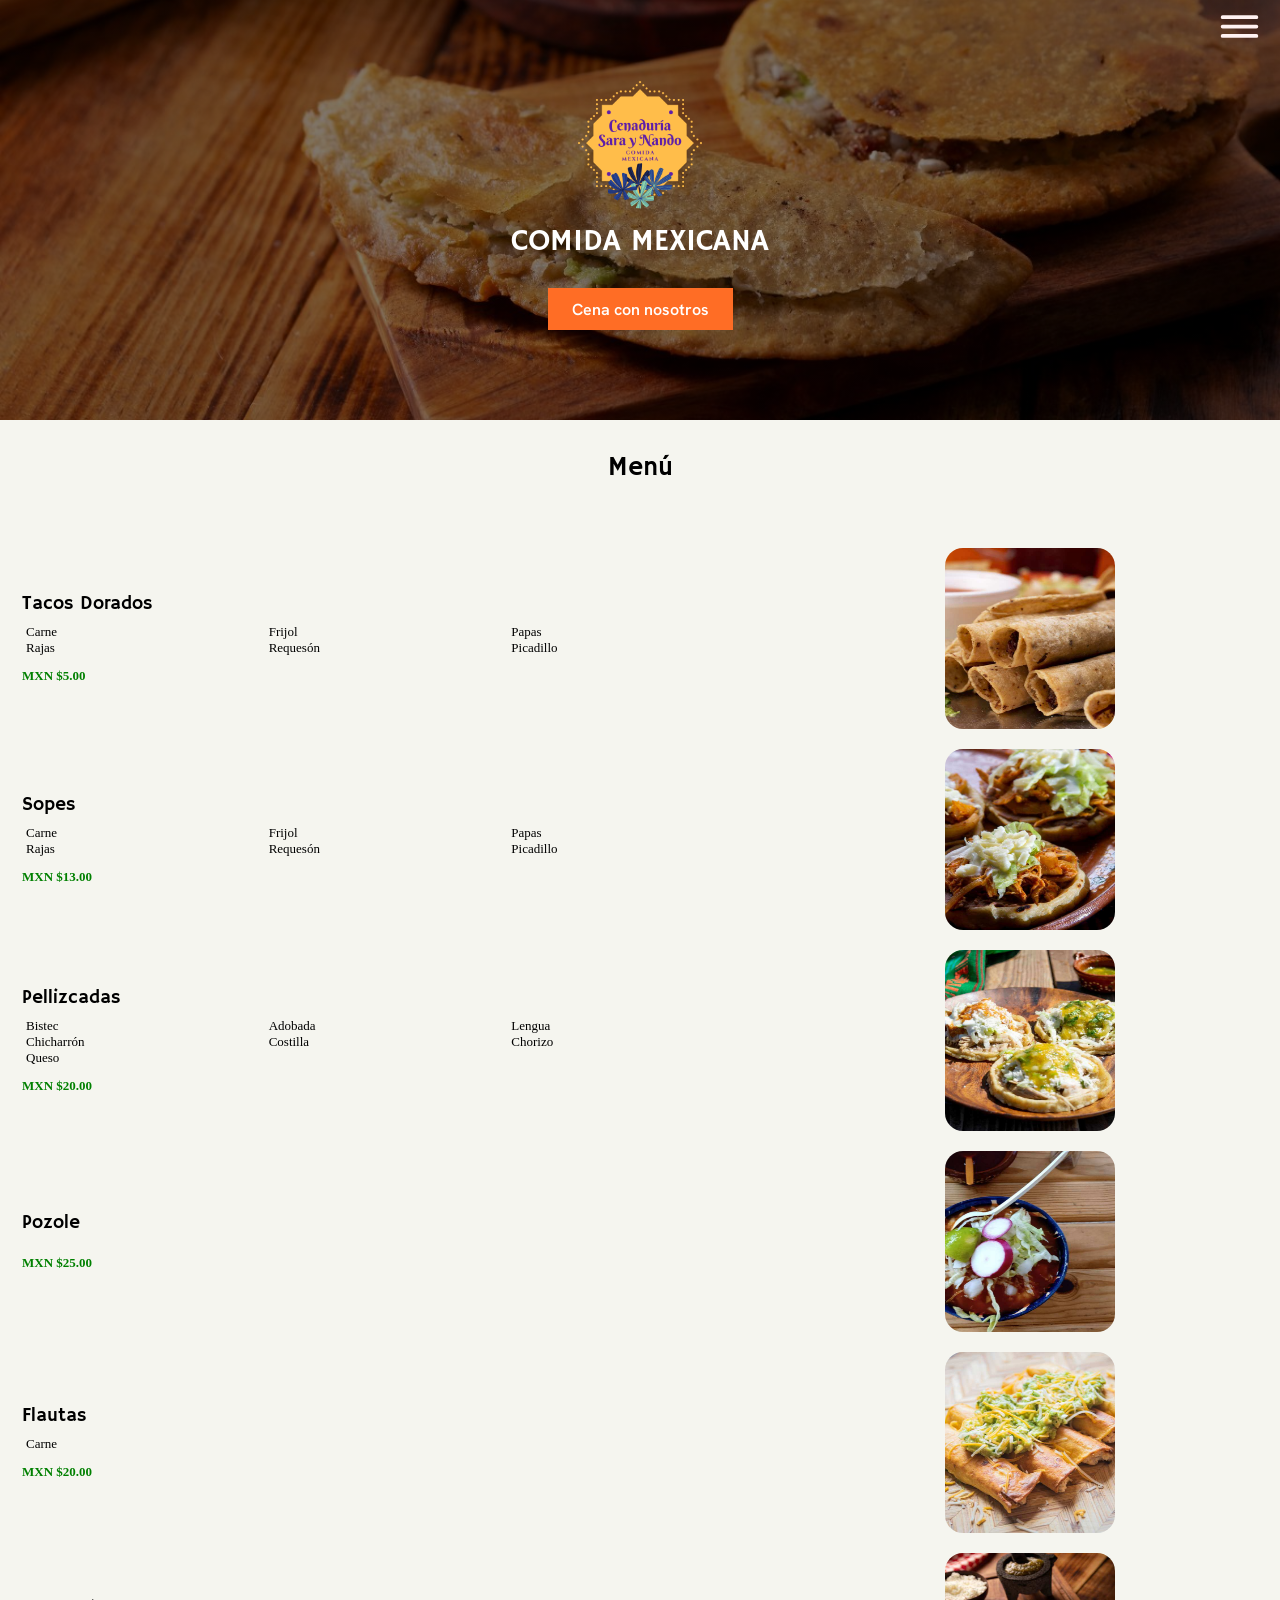
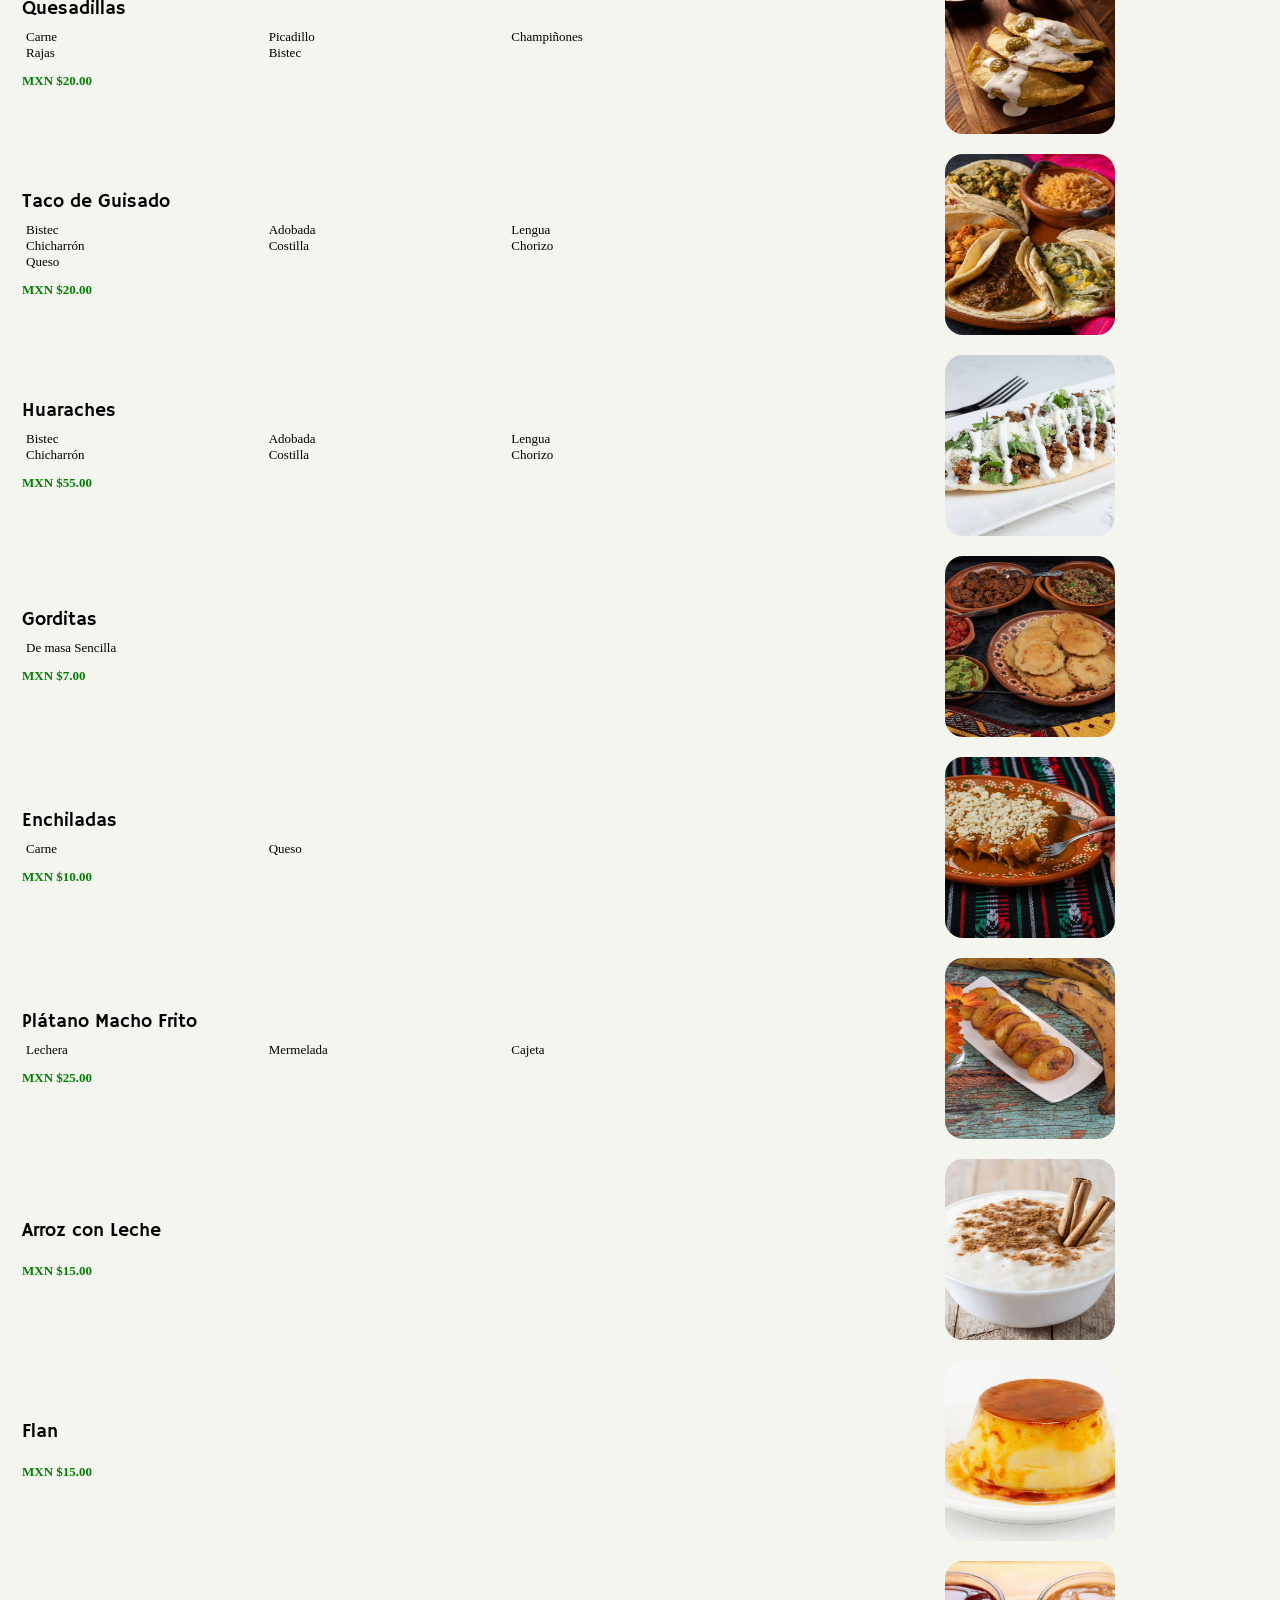
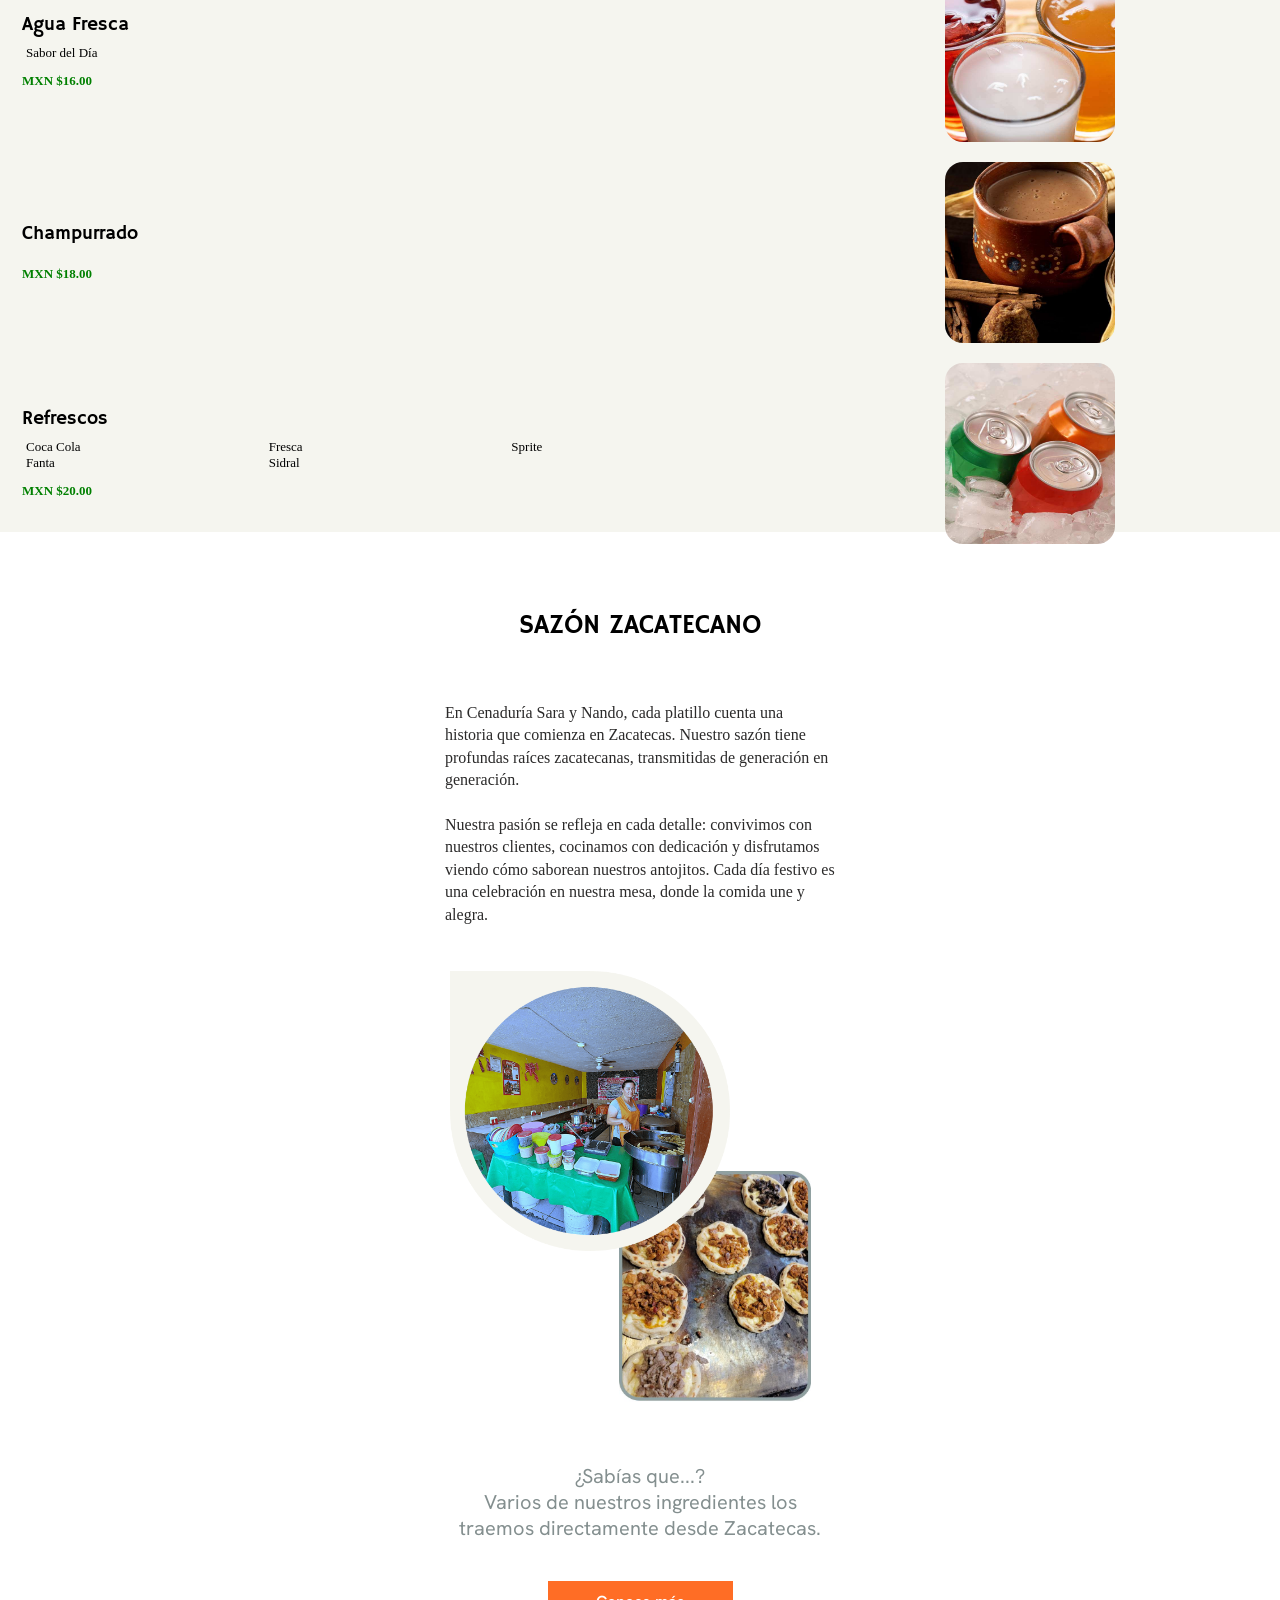
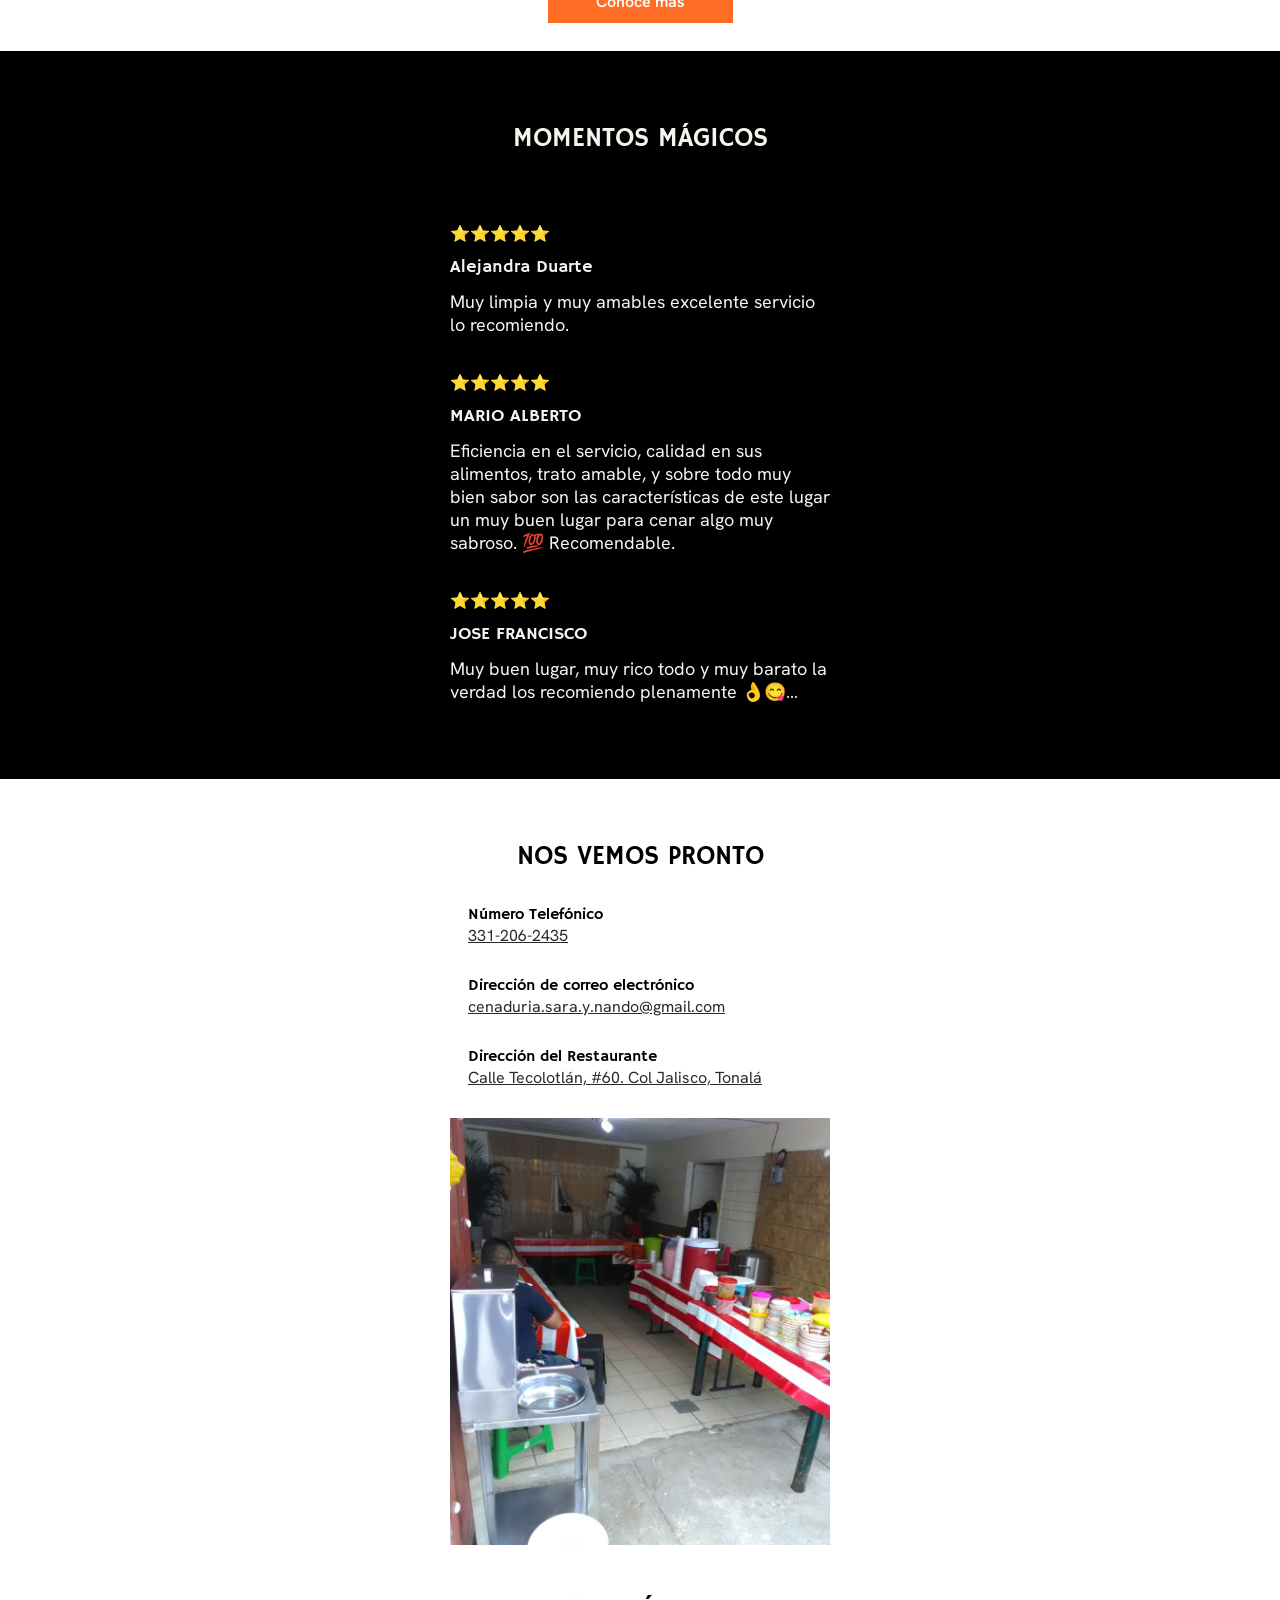
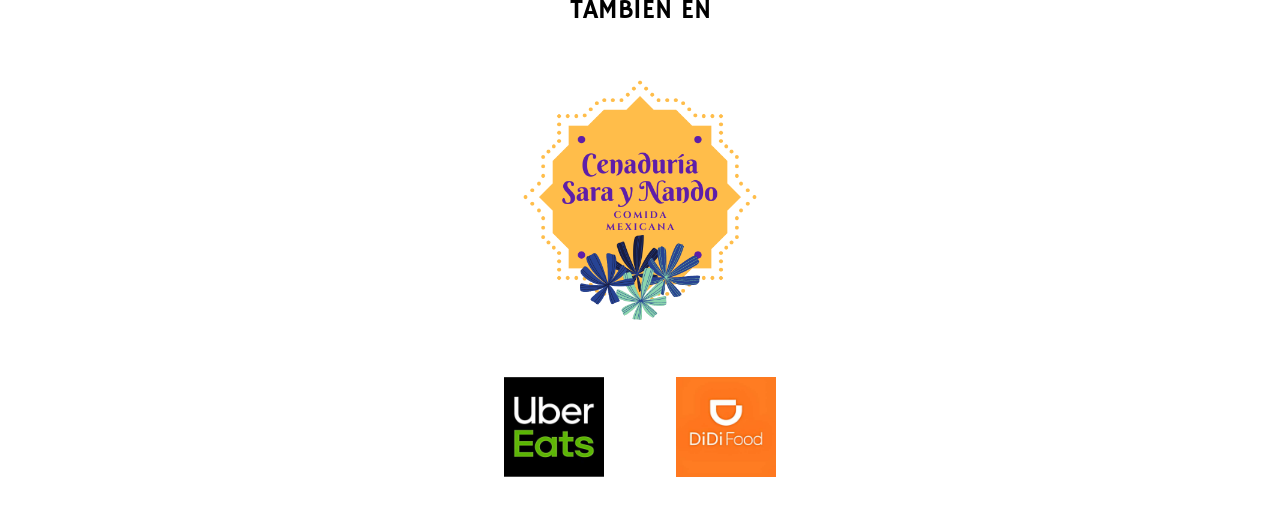
==== index.html @ bc046e80 "seccion de delibery terminada fix del bug de hierbinculos" ====
<!DOCTYPE html>
<html lang="es">
  <head>
    <meta charset="UTF-8" />
    <meta name="viewport" content="width=device-width, initial-scale=1.0" />
    <meta name="description" content="Disfruta de la mejor comida mexicana en Cenaduría Sara y Nando. ¡Haz tu pedido en línea ahora!">
    <title>Cenaduría Sara y Nando</title>
    <link rel="stylesheet" href="./index.css" />
  </head>
  <body>
    <header>
      <nav id="desktop-nav">
        <figure>
          <img id="ham-btn" src="./assets/menu.svg" alt="Menú de navegación" />
        </figure>
      </nav>
      <nav id="mobile-nav">
        <section id="drop-down-menu" class="none-visibility drop-down-menu">
          <figure class="logo">
            <img
              src="./assets/PNG/logo-sin-fondo.png"
              alt="Logo de Cenaduría Sara y Nando"
            />
          </figure>
          <div class="menu-content">
            <div>
              <menu>
                <li><a href="/">Inicio</a></li>
                <li><a href="/">Menú</a></li>
                <li><a href="/">Nuestra historia</a></li>
                <li><a href="/">Opiniones</a></li>
                <li><a href="/">Dirección</a></li>
                <li><a href="/">Has tu pedido</a></li>
              </menu>
            </div>
            <div class="rate-us-container">
              <a href="/">¡Califíquenos! 👍</a>
            </div>
          </div>
        </section>
      </nav>
    </header>
    <main>
      <section class="main-section">
        <div class="main-section-container">
          <img
            class="main-section-img"
            src="./assets/PNG/logo-sin-fondo.png"
            alt="Logo de Cenaduría Sara y Nando"
          />
          <h1 class="main-section-title">COMIDA MEXICANA</h1>
          
          <a href="/" class="button">Cena con nosotros</a>
        </div>
      </section>
      
        <section class="menu-container" id="cards-menu-container">
          <h2>Menú</h2>
        </section>
        <section class="about-us">
          <div class="about-us-text-container">
            <h2 class="about-us-title">SAZÓN ZACATECANO</h2>
            <p>
              En Cenaduría Sara y Nando, cada platillo cuenta una historia que comienza en Zacatecas. Nuestro sazón tiene profundas raíces zacatecanas, transmitidas de generación en generación. <br>

              <br>Nuestra pasión se refleja en cada detalle: convivimos con nuestros clientes, cocinamos con dedicación y disfrutamos viendo cómo saborean nuestros antojitos. Cada día festivo es una celebración en nuestra mesa, donde la comida une y alegra.
            </p>
          </div>
          <div class="images-container">
            <figure >
              <img class="cocinera" src="./assets/PNG/sara-marco.png" alt="imagen de la cocinera del restaurante">
              <img class="comal" src="./assets/JPG/muchas-pellizcadas.jpg" alt="Imagen de un comal lleno de pellizcadas de sabores">
            </figure>
          </div>
          <div class="about-us-know-more">
            <p>¿Sabías que...?<br>
              Varios de nuestros ingredientes los traemos directamente desde Zacatecas.</p>
            <a href="/" class="button">Conoce más</a>
          </div>
        </section>
        <section id="opinions-section">
          <div class="title-container">
            <h2>MOMENTOS MÁGICOS</h2>
          </div>
          <div class="opinions-container">
            <div class="opinion-card">
              <span>⭐⭐⭐⭐⭐</span>
              <p class="opinion-own">
                Alejandra Duarte
              </p>
              <p class="opinion">
                Muy limpia y muy amables excelente servicio lo recomiendo.
              </p>
            </div>
            <div class="opinion-card">
              <span>⭐⭐⭐⭐⭐</span>
              <p class="opinion-own">
                MARIO ALBERTO
              </p>
              <p class="opinion">
                Eficiencia en el servicio, calidad en sus alimentos, trato amable, y sobre todo muy bien sabor son las características de este lugar un muy buen lugar para cenar algo muy sabroso. 💯 Recomendable.
              </p>
            </div>
            <div class="opinion-card">
              <span>⭐⭐⭐⭐⭐</span>
              <p class="opinion-own">
                JOSE FRANCISCO
              </p>
              <p class="opinion">
                Muy buen lugar, muy rico todo y muy barato la verdad los recomiendo plenamente 👌😋…
              </p>
            </div>
          </div>
        </section>
        <section class="seeYouSoon-section">
          <div class="seeYouSoon-content">
            <div class="seeYouSoon-title">
            <h2>NOS VEMOS PRONTO</h2>
            </div>
            <div class="seeYouSoon-data-container">
              <div class="seeYouSoon-content">
                <p>Número Telefónico</p>
                <a href="tel:+523312062435" aria-label="Llamar al número 331-206-2435">331-206-2435</a>
              </div>
              <div class="seeYouSoon-content">
                <p>Dirección de correo electrónico</p>
                <a href="mailto:cenaduria.sara.y.nando@gmail.com" aria-label="Enviar correo a cenaduria.sara.y.nando@gmail.com">cenaduria.sara.y.nando@gmail.com</a>
              </div>
              <div class="seeYouSoon-content">
                <p>Dirección del Restaurante</p>
                <a href="https://maps.app.goo.gl/JztrTj99JqebKVq89" aria-label="Ver la dirección Calle Tecolotlán, #60. Col Jalisco, Tonalá en Google Maps">Calle Tecolotlán, #60. Col Jalisco, Tonalá</a>
              </div>
            </div>
            <figure>
              <img src="./assets/JPG/restaurant.jpg" alt="Imagen de la vista del restaurante por fuera">
            </figure>
          </div>
        </section>
        <section class="delivery-section">
          <h2>TAMBIÉN EN</h2>
          <figure class="delivery-section-logo-container">
              <img src="./assets/PNG/logo-sin-fondo.png" alt="Imagen del logo de Cenaduría Sara y Nando">
          </figure>
          <figure class="delivery-section-apps-container">
              <a href="/"><img src="./assets/JPG/uber.jpg" alt="Imagen del logo de Uber Eats"></a>
              <a href="/"><img src="./assets/JPG/didi.jpg" alt="Imagen del logo de DiDi Food"></a>
          </figure>
      </section>
      </main>
    <script src="./data.js"></script>
    <script src="index.js"></script>
  </body>
</html>
---- index.css ----
@import url('https://fonts.googleapis.com/css2?family=Hammersmith+One&family=Hanken+Grotesk:ital,wght@0,100..900;1,100..900&family=Roboto:ital,wght@0,100;0,300;0,400;0,500;0,700;0,900;1,100;1,300;1,400;1,500;1,700;1,900&family=Vollkorn:ital,wght@0,400..900;1,400..900&display=swap');

:root {
  --orange: #FF6D25;
  --pastel-yellow: #FFBD4A;
  --soft-black: #2B2A2A;
  --just-black: #000000;
  --pastel-pink: #FFF2F2;
  --pastel-green: #F5F5EF;
  --white: #FFFFFF;
  --main-font: "Hammersmith One", sans-serif;
  --secondary-font: font-family: "Roboto", sans-serif;
  --tertiary-font: font-family: "Vollkorn", serif;
  --catenary-font: "Hanken Grotesk", sans-serif;
}

*{
  padding: 0;
  margin: 0;
  box-sizing: border-box;
}
html{
  font-size: 62.5%;
}
.none-visibility{
  display: none;
}
header{
  position: fixed;
  z-index: 1000;
}
#mobile-nav{
  position: absolute;
  display: flex;
  top: 50px;
  flex-direction: column;
  justify-content: end;
  align-items: end;
  width: 100vw;
  height: 95vh;
}
#mobile-nav .drop-down-menu{
  width: 300px;
  height: 95vh;
  font-size: 1.6rem;
  font-family: var(--main-font);
  line-height: 44px;
  background-color: var(--pastel-pink);
}
.drop-down-menu .logo{
  display: flex;
  justify-content: center;
  margin: 8px 0 16px 0;
}
.drop-down-menu img{
  width: 80px;
}
#mobile-nav .drop-down-menu .menu-content{
  display: flex;
  flex-direction: column;
  justify-content: space-between;
  height: 80vh;
}
.drop-down-menu .menu-content menu{
  margin-left: 16px;
}
.drop-down-menu .menu-content li{
  list-style: none;
}
.menu-content li a{
  text-decoration: none;
  color: var(--soft-black);
  cursor: pointer;
}
.rate-us-container{
  width: 100%;
  height: 20px;
  margin-bottom: 85px;
  text-align: center;
}
.rate-us-container a{
  text-decoration: none;
  color: green;
  cursor: pointer;
}
#desktop-nav{
  display: flex;
  justify-content: end;
  width: 100vw;
  height: 10vh;
}
#desktop-nav figure{  
  height: 10vh;
}
#desktop-nav #ham-btn{
  position: relative;
  margin: 4px 18px 0 0;
  width: 45px;
}
main .main-section {
  width: 100vw;
  height: 420px;
  background-image: linear-gradient(rgba(0, 0, 0, 0.5), rgba(0, 0, 0, 0.5)), url("./assets/JPG/fondo-principal.jpg");
  background-size: cover;
  background-position: center;
}
.main-section .main-section-container {
  display: flex;
  flex-direction: column;
  width: 100%;
  height: 100%;
  justify-content: start;
  align-items: center;
}
.main-section-container .main-section-img{
  margin-top: 7vh;
  width: 160px;
}
.main-section-container .main-section-title{
  font-size: 3rem;
  color: var(--white);
  font-weight: 500;
  font-family: var(--main-font);
}
.button{
  display: flex;
  justify-content: center;
  align-items: center;
  margin: 28px 0;
  width: 185px;
  height: 42px;
  color: var(--white);
  background-color: var(--orange);
  font-family: var(--catenary-font);
  font-size: 1.6rem;
  font-weight: 600;
  text-decoration: none;
  cursor: pointer;
  z-index: 1001;
}

/* Menú cards section */
.menu-container{
  display: flex;
  flex-direction: column;
  width: 100Vw;
  height: 100%;
  justify-content: center;
  align-items: center;
  background-color: var(--pastel-green);
}
h2{
  margin: 32px 0;
  text-align: center;
  font-family: var(--main-font);
  font-size: 2.6rem;
  font-weight: 400;
}
.card{
  display: grid;
  grid-template-columns: 3fr 2fr;
  margin: 16px 0 0 12px;
  width: 100%;
  height: 185px;
}
.card .card-left-side{
  display: flex;
  flex-direction: column;
  justify-content: center;
  margin: 0 16px;
}
.card .card-left-side p{
  font-family: var(--main-font);
  font-size: 1.9rem;
  font-weight: 500;;
}
.card .card-left-side ul{
  margin: 4px 4px;
  padding: 4px 0;
  display: grid;
  grid-template-columns: 1fr 1fr 1fr;

}
.card .card-left-side li{
  font-size: 1.3rem;
  text-decoration: none;
  list-style: none;
}
.card .card-left-side span{
  margin-top: 4px;
  font-size: 1.3rem;
  font-weight: 600;
  color: green;
}
.card .card-right-side{
  display: flex;
  justify-content: center;
  align-items: center;
}
.card .card-right-side img{
  width: 80%;
  max-width: 170px;
  height: 85%;
  border-radius: 18px;
}

/* about us section */

.about-us{
  margin-top: 36px;
  width: 100%;
  
}
.about-us .images-container{
  display: flex;
  justify-content: center;
  width: 100%;
}
.about-us figure {
 
  margin: 45px 0 80px 0;
  width: 100%;
  max-width: 500px;
  height: 400px;
  position: relative;
}

.about-us figure .cocinera {
  width: 70%;
  height:70%;
  right: 25%;
  position: absolute;
  object-fit: contain;
  z-index: 2;
}

.about-us figure .comal {
  width: 60%;
  height: 60%;
  top: 50%;
  left: 35%;
  position: absolute;
  object-fit:contain;
  z-index: 1;
}
.about-us .about-us-text-container{
  width: 100%;
  height: 100%;
  display: flex;
  flex-direction: column;
  align-items: center;
}
.about-us-text-container h2{
  padding: 10px 8px 28px 8px;
  font-family: var(--main-font);
  font-size: 2.6rem;
  font-weight: 400;
}
.about-us-text-container p{
  max-width: 390px;
  margin: 0 10px 0 10px;
  font-family: var(--tertiary-font);
  font-size: 1.6rem;
  line-height: 1.4;
  color: var(--soft-black);
}

.about-us-know-more{
  display: flex;
  flex-direction: column;
  align-items: center;
  width: 100%;
}
.about-us-know-more p{
  max-width: 390px;
  padding: 12px;
  text-align: center;
  color: #848f8f;
  font-family: var(--catenary-font);
  font-size: 2rem;
}

/* Opinions section */

#opinions-section{
  display: flex;
  flex-direction: column;
  justify-content: center;
  align-items: center;
  padding: 40px 18px;
  width: 100%;
  height: 100%;
  color: var(--pastel-green);
  background-color: var(--just-black);
}

.opinion-card{
  max-width: 380px;
  height: 100%;
  margin: 36px 20px;
  font-size: 1.8rem;
}
.opinion-card span{
  font-size: 1.6rem;
}
.opinion-own{
  margin: 12px 0;
  font-family: var(--main-font);
  font-weight: 500;
}
.opinion{
  font-family: var(--catenary-font);
}

/* Nos vemos pronto section */

.seeYouSoon-section{
  display: flex;
  flex-direction: column;
  align-items: center;
  width: 100%;
  height: 100%;
}

.seeYouSoon-title{
  text-align: center;
}
.seeYouSoon-content{
  max-width: 380px;
  margin: 30px 18px;
  font-size: 1.6rem;
}
.seeYouSoon-content p {
  font-family: var(--main-font);
}
.seeYouSoon-content a{
  position: relative;
  color: var(--soft-black);
  font-family: var(--catenary-font);
  z-index: 1010;
  cursor: pointer;
}
.seeYouSoon-section figure{
  display: flex;
  justify-content: center;
  max-width: 385px;
}
.seeYouSoon-section figure img{
  width: 100%;
}

/* Delivery section */

.delivery-section {
  width: 100%;
  height: 100%;
  display: flex;
  flex-direction: column;
  justify-content: center;
}
.delivery-section h2 {
  margin: 20px 0;
}
.delivery-section-logo-container {
  display: flex;
  justify-content: center;
  width: 100%;
  margin-bottom: 18px;
}
.delivery-section-logo-container img {
  max-width: 300px;
}
.delivery-section-apps-container {
  display: flex;
  justify-content: center;
  width: 100%;
  margin-bottom: 18px;
}
.delivery-section-apps-container img {
  max-width: 100px;
  margin: 12px 36px;
}
.delivery-section-apps-container a {
  cursor: pointer;
  z-index: 1003;
}
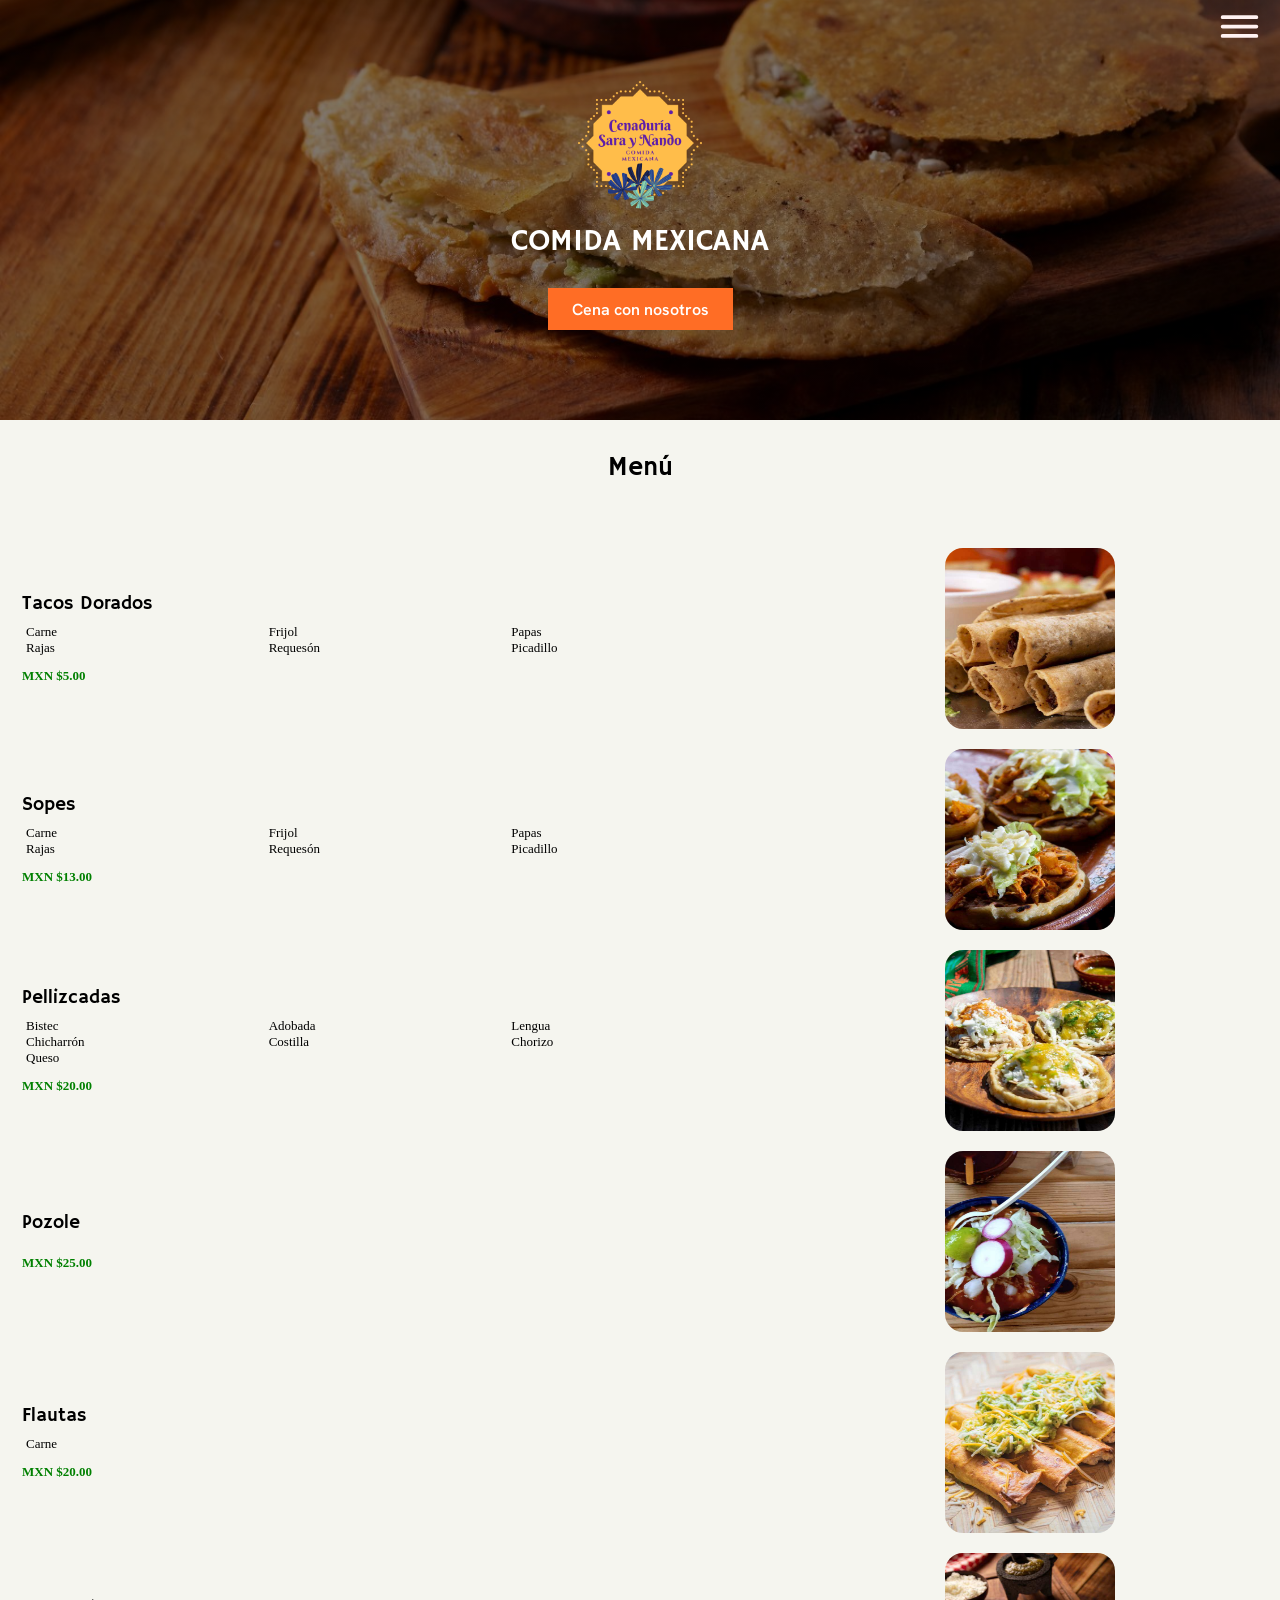
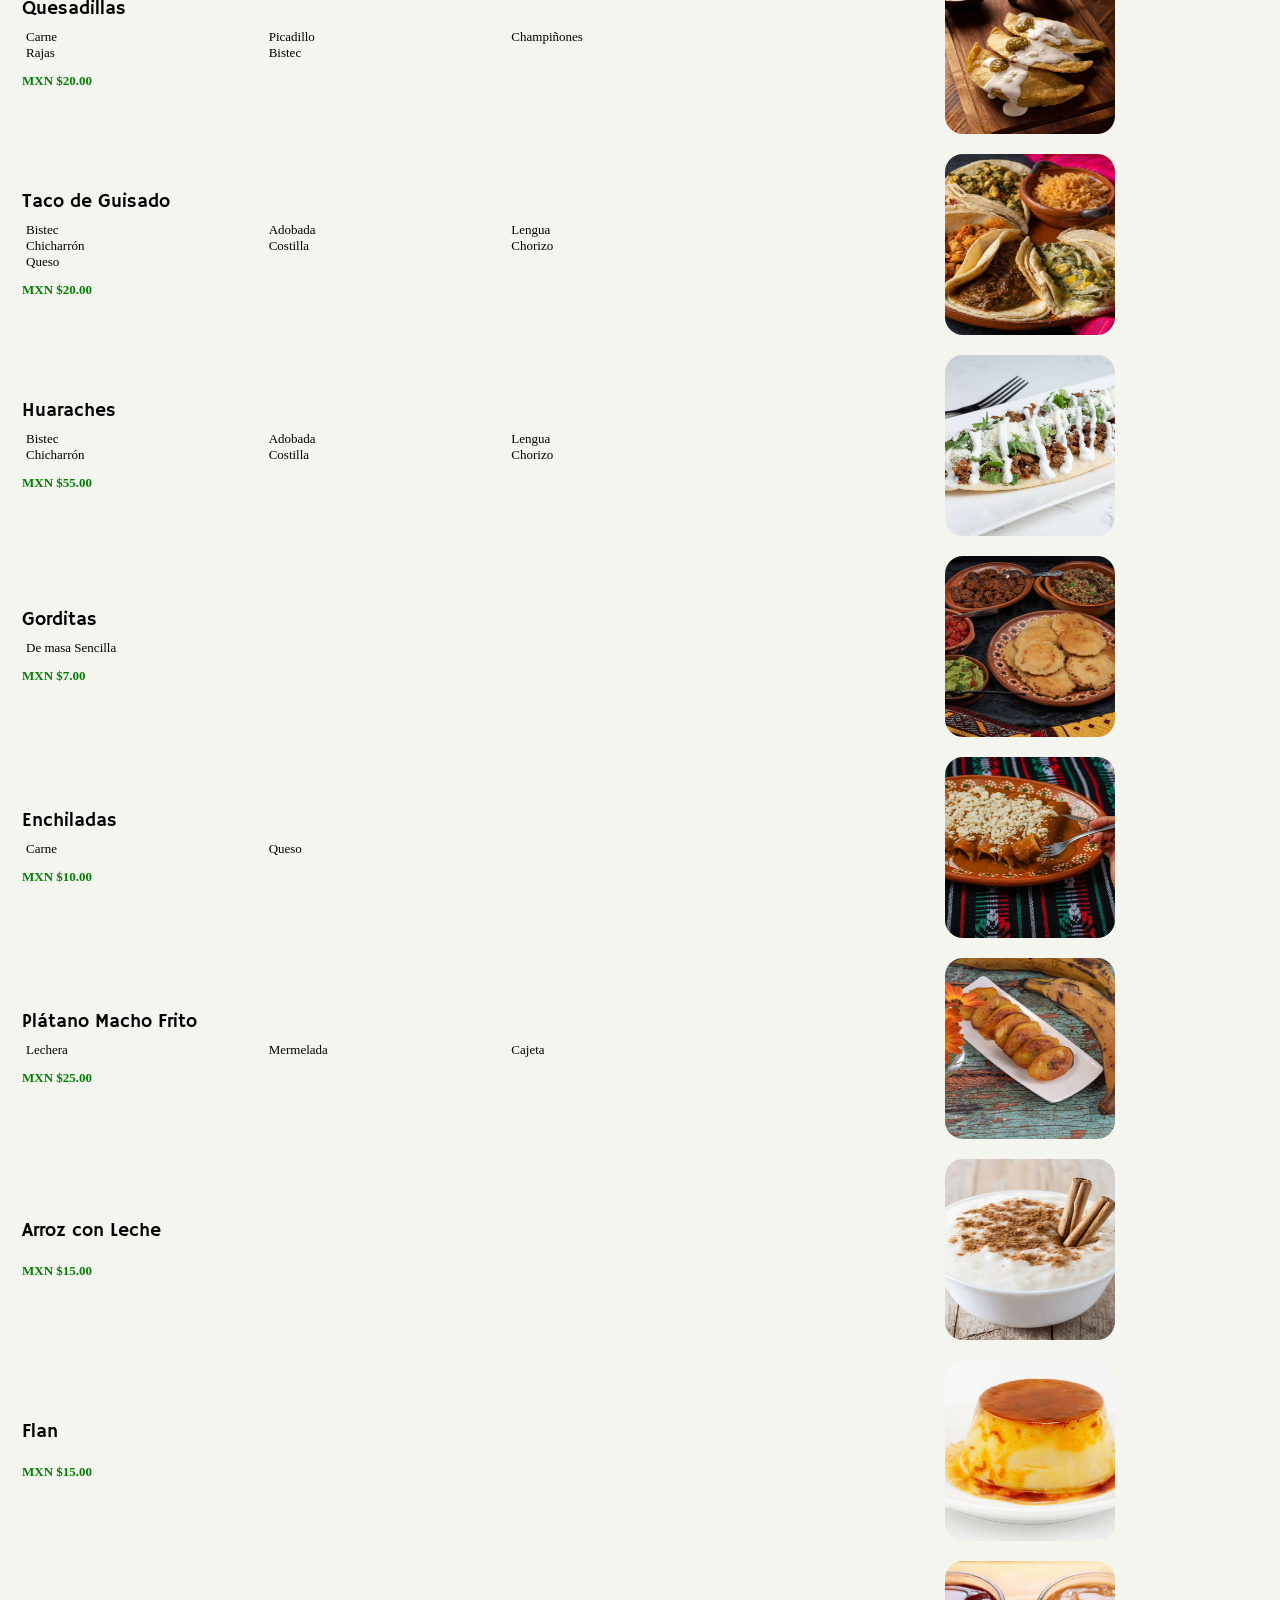
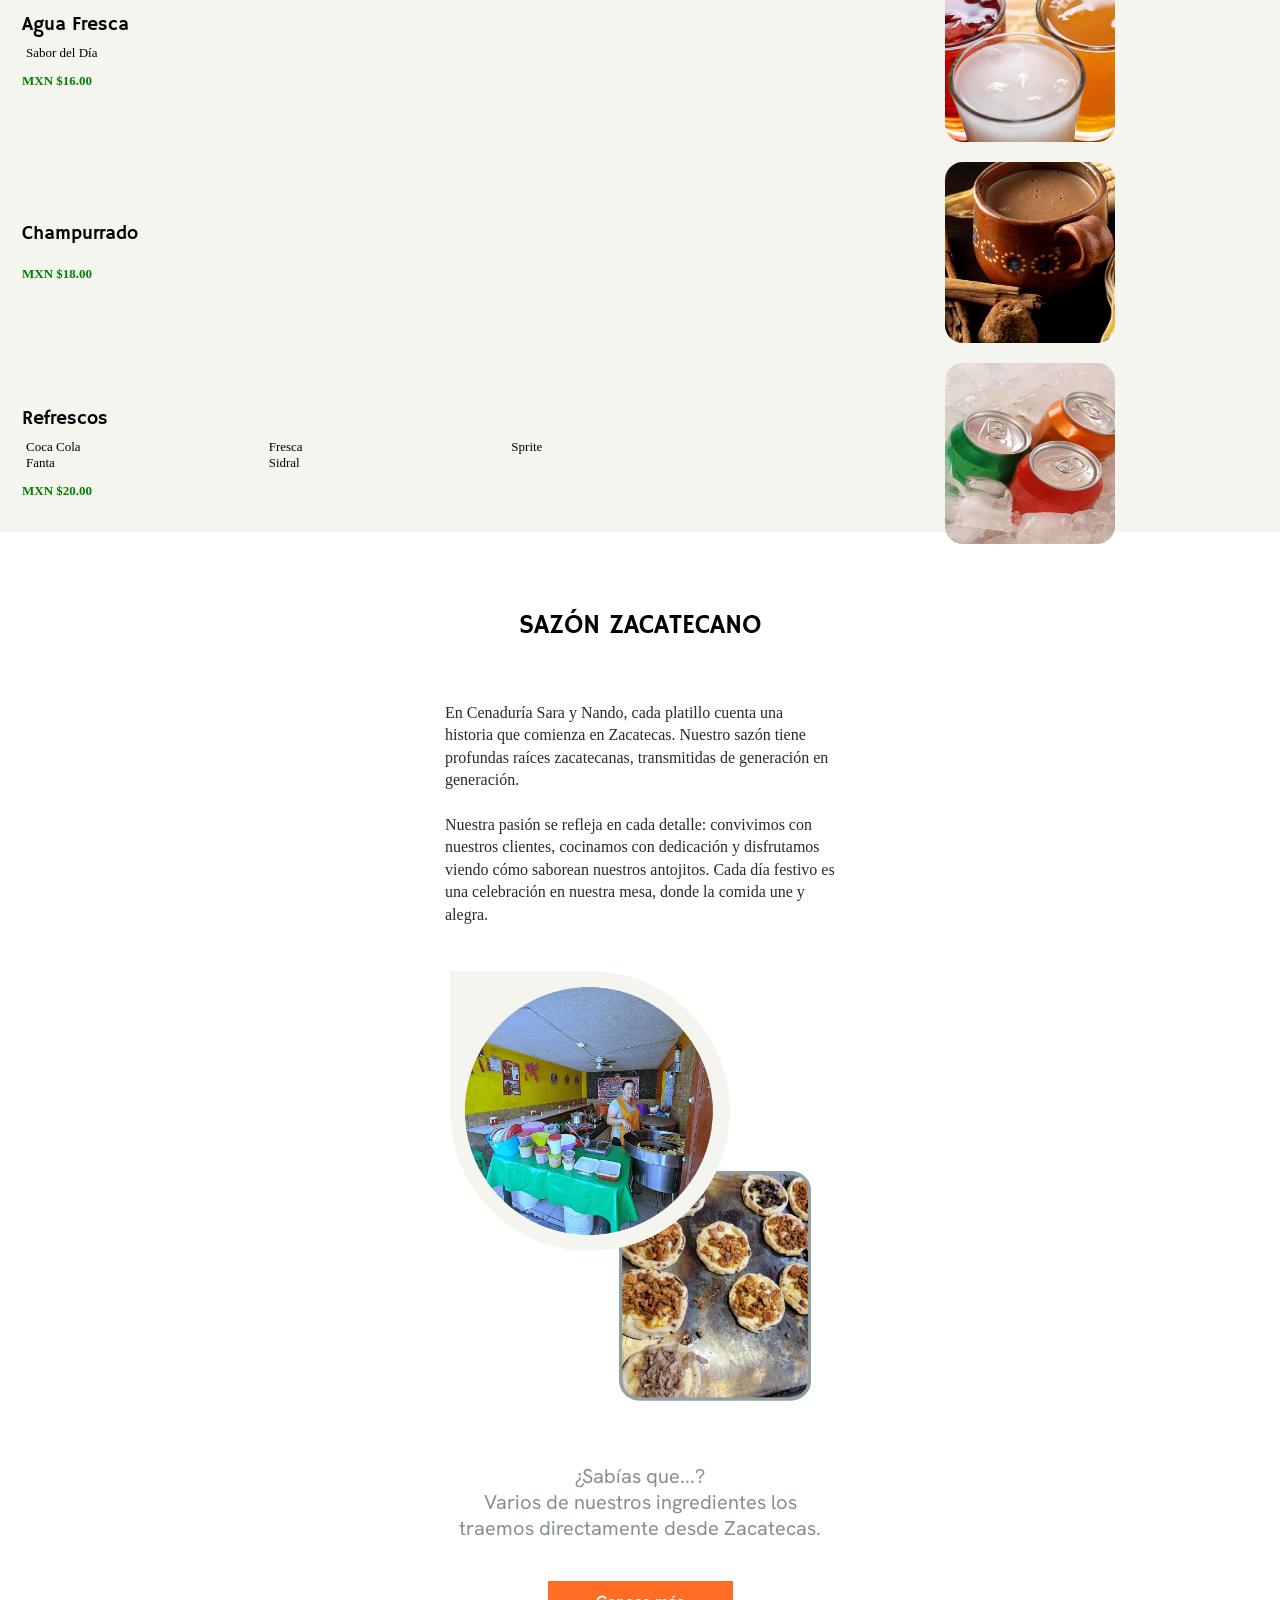
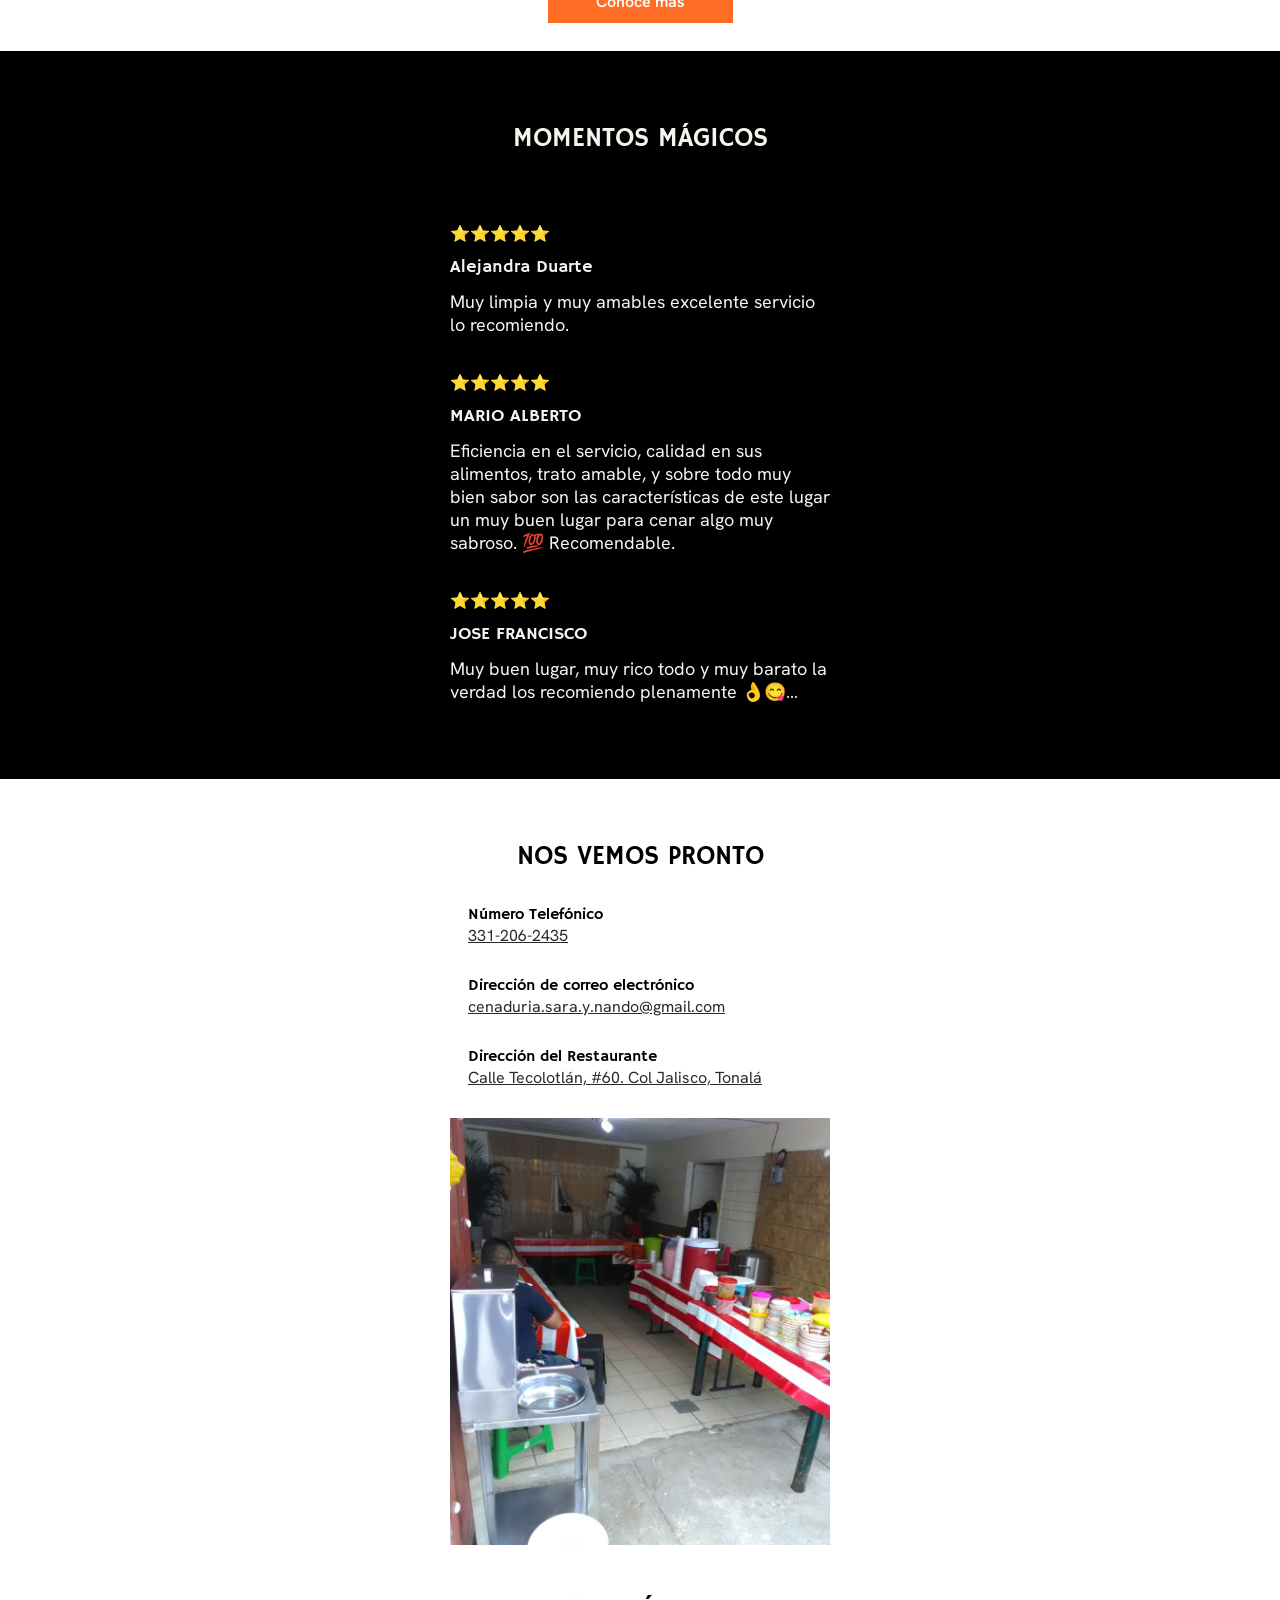
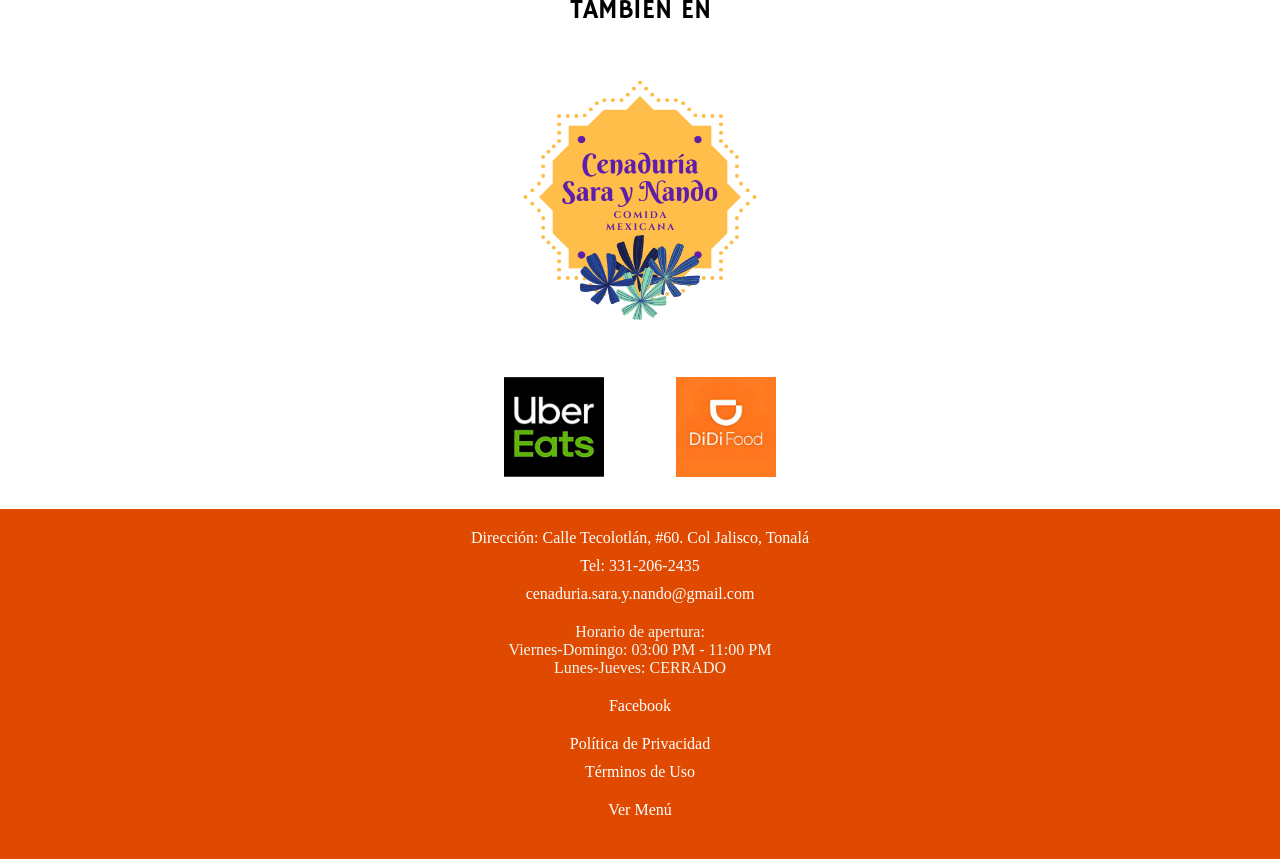
==== commit fc7ad233: "footer terminado" ====
--- a/index.html
+++ b/index.html
@@ -25,23 +25,23 @@
           <div class="menu-content">
             <div>
               <menu>
-                <li><a href="/">Inicio</a></li>
-                <li><a href="/">Menú</a></li>
-                <li><a href="/">Nuestra historia</a></li>
-                <li><a href="/">Opiniones</a></li>
-                <li><a href="/">Dirección</a></li>
-                <li><a href="/">Has tu pedido</a></li>
+                <li><a href="#main">Inicio</a></li>
+                <li><a href="#cards-menu-container">Menú</a></li>
+                <li><a href="#about-us-section">Nuestra historia</a></li>
+                <li><a href="#opinions-section">Opiniones</a></li>
+                <li><a href="#seeYouSoon-section-id">Dirección</a></li>
+                <li><a href="#delivery-section-id">Has tu pedido</a></li>
               </menu>
             </div>
             <div class="rate-us-container">
-              <a href="/">¡Califíquenos! 👍</a>
+              <a href="https://www.bing.com/maps?q=cenaduria+sara+y+nando&FORM=HDRSC6&cp=20.680532%7E-103.257592&lvl=15.3" target="_blank">¡Califíquenos! 👍</a>
             </div>
           </div>
         </section>
       </nav>
     </header>
     <main>
-      <section class="main-section">
+      <section id="main" class="main-section">
         <div class="main-section-container">
           <img
             class="main-section-img"
@@ -50,14 +50,14 @@
           />
           <h1 class="main-section-title">COMIDA MEXICANA</h1>
           
-          <a href="/" class="button">Cena con nosotros</a>
+          <a href="https://www.ubereats.com/store/cenaduria-sara-y-nando/OI2ti3tSSXq_OIJmreAa1A?diningMode=DELIVERY&pl=[base64]&utm_source=instagram" class="button">Cena con nosotros</a>
         </div>
       </section>
       
         <section class="menu-container" id="cards-menu-container">
           <h2>Menú</h2>
         </section>
-        <section class="about-us">
+        <section id="about-us-section" class="about-us">
           <div class="about-us-text-container">
             <h2 class="about-us-title">SAZÓN ZACATECANO</h2>
             <p>
@@ -75,7 +75,7 @@
           <div class="about-us-know-more">
             <p>¿Sabías que...?<br>
               Varios de nuestros ingredientes los traemos directamente desde Zacatecas.</p>
-            <a href="/" class="button">Conoce más</a>
+            <a href="./ourStory.html" class="button">Conoce más</a>
           </div>
         </section>
         <section id="opinions-section">
@@ -112,7 +112,7 @@
             </div>
           </div>
         </section>
-        <section class="seeYouSoon-section">
+        <section id="seeYouSoon-section-id" class="seeYouSoon-section">
           <div class="seeYouSoon-content">
             <div class="seeYouSoon-title">
             <h2>NOS VEMOS PRONTO</h2>
@@ -136,17 +136,38 @@
             </figure>
           </div>
         </section>
-        <section class="delivery-section">
+        <section id="delivery-section-id" class="delivery-section">
           <h2>TAMBIÉN EN</h2>
           <figure class="delivery-section-logo-container">
               <img src="./assets/PNG/logo-sin-fondo.png" alt="Imagen del logo de Cenaduría Sara y Nando">
           </figure>
           <figure class="delivery-section-apps-container">
-              <a href="/"><img src="./assets/JPG/uber.jpg" alt="Imagen del logo de Uber Eats"></a>
+              <a href="https://www.ubereats.com/store/cenaduria-sara-y-nando/OI2ti3tSSXq_OIJmreAa1A?diningMode=DELIVERY&pl=[base64]&utm_source=instagram"><img src="./assets/JPG/uber.jpg" alt="Imagen del logo de Uber Eats"></a>
               <a href="/"><img src="./assets/JPG/didi.jpg" alt="Imagen del logo de DiDi Food"></a>
           </figure>
       </section>
       </main>
+      <footer>
+        <div class="footer-contacto">
+          <a href="https://maps.app.goo.gl/JztrTj99JqebKVq89" aria-label="Ver la dirección Calle Tecolotlán, #60. Col Jalisco, Tonalá en Google Maps">Dirección: Calle Tecolotlán, #60. Col Jalisco, Tonalá</a>
+          <a href="tel:+523312062435" aria-label="Llamar al número 331-206-2435">Tel: 331-206-2435</a>
+          <a href="mailto:cenaduria.sara.y.nando@gmail.com" aria-label="Enviar correo a cenaduria.sara.y.nando@gmail.com">cenaduria.sara.y.nando@gmail.com</a>
+        </div>
+        <div class="footer-horario">
+          <p>Horario de apertura:</p>
+          <p>Viernes-Domingo: 03:00 PM - 11:00 PM</p>
+          <p>Lunes-Jueves: CERRADO</p>
+        </div>
+        <div class="footer-redes">
+          <a href="https://www.facebook.com/cenaduriasaraynando" target="_blank">Facebook</a>
+        </div>
+        <div class="footer-legales">
+          <a href="/politica-de-privacidad">Política de Privacidad</a>
+          <a href="/terminos-de-uso">Términos de Uso</a>
+        </div>
+        <div class="footer-menu">
+          <a href="#cards-menu-container">Ver Menú</a>
+        </div>
     <script src="./data.js"></script>
     <script src="index.js"></script>
   </body>
--- a/index.css
+++ b/index.css
@@ -24,10 +24,11 @@
 }
 .none-visibility{
   display: none;
+  z-index: 900;
 }
 header{
   position: fixed;
-  z-index: 1000;
+  
 }
 #mobile-nav{
   position: absolute;
@@ -38,6 +39,7 @@
   align-items: end;
   width: 100vw;
   height: 95vh;
+ 
 }
 #mobile-nav .drop-down-menu{
   width: 300px;
@@ -136,7 +138,7 @@
   font-weight: 600;
   text-decoration: none;
   cursor: pointer;
-  z-index: 1001;
+  z-index: 1000;
 }
 
 /* Menú cards section */
@@ -383,4 +385,35 @@
 .delivery-section-apps-container a {
   cursor: pointer;
   z-index: 1003;
+}
+
+/* footer */
+footer {
+  position: relative;
+  background-color: #df4a00;
+  color: var(--pastel-green);
+  padding: 20px;
+  text-align: center;
+  font-size: 1.6rem;
+  font-family: var(--secondary-font);
+  font-weight: 400;
+  z-index: 1010;
+}
+footer a{
+  cursor: pointer;
+  
+}
+.footer-contacto, .footer-horario, .footer-redes, .footer-legales, .footer-menu {
+  margin-bottom: 20px;
+}
+
+.footer-contacto a, .footer-redes a, .footer-legales a, .footer-menu a {
+  color: #fff;
+  text-decoration: none;
+  display: block;
+  margin-bottom: 10px;
+}
+
+.footer-contacto a:hover, .footer-redes a:hover, .footer-legales a:hover, .footer-menu a:hover {
+  text-decoration: underline;
 }
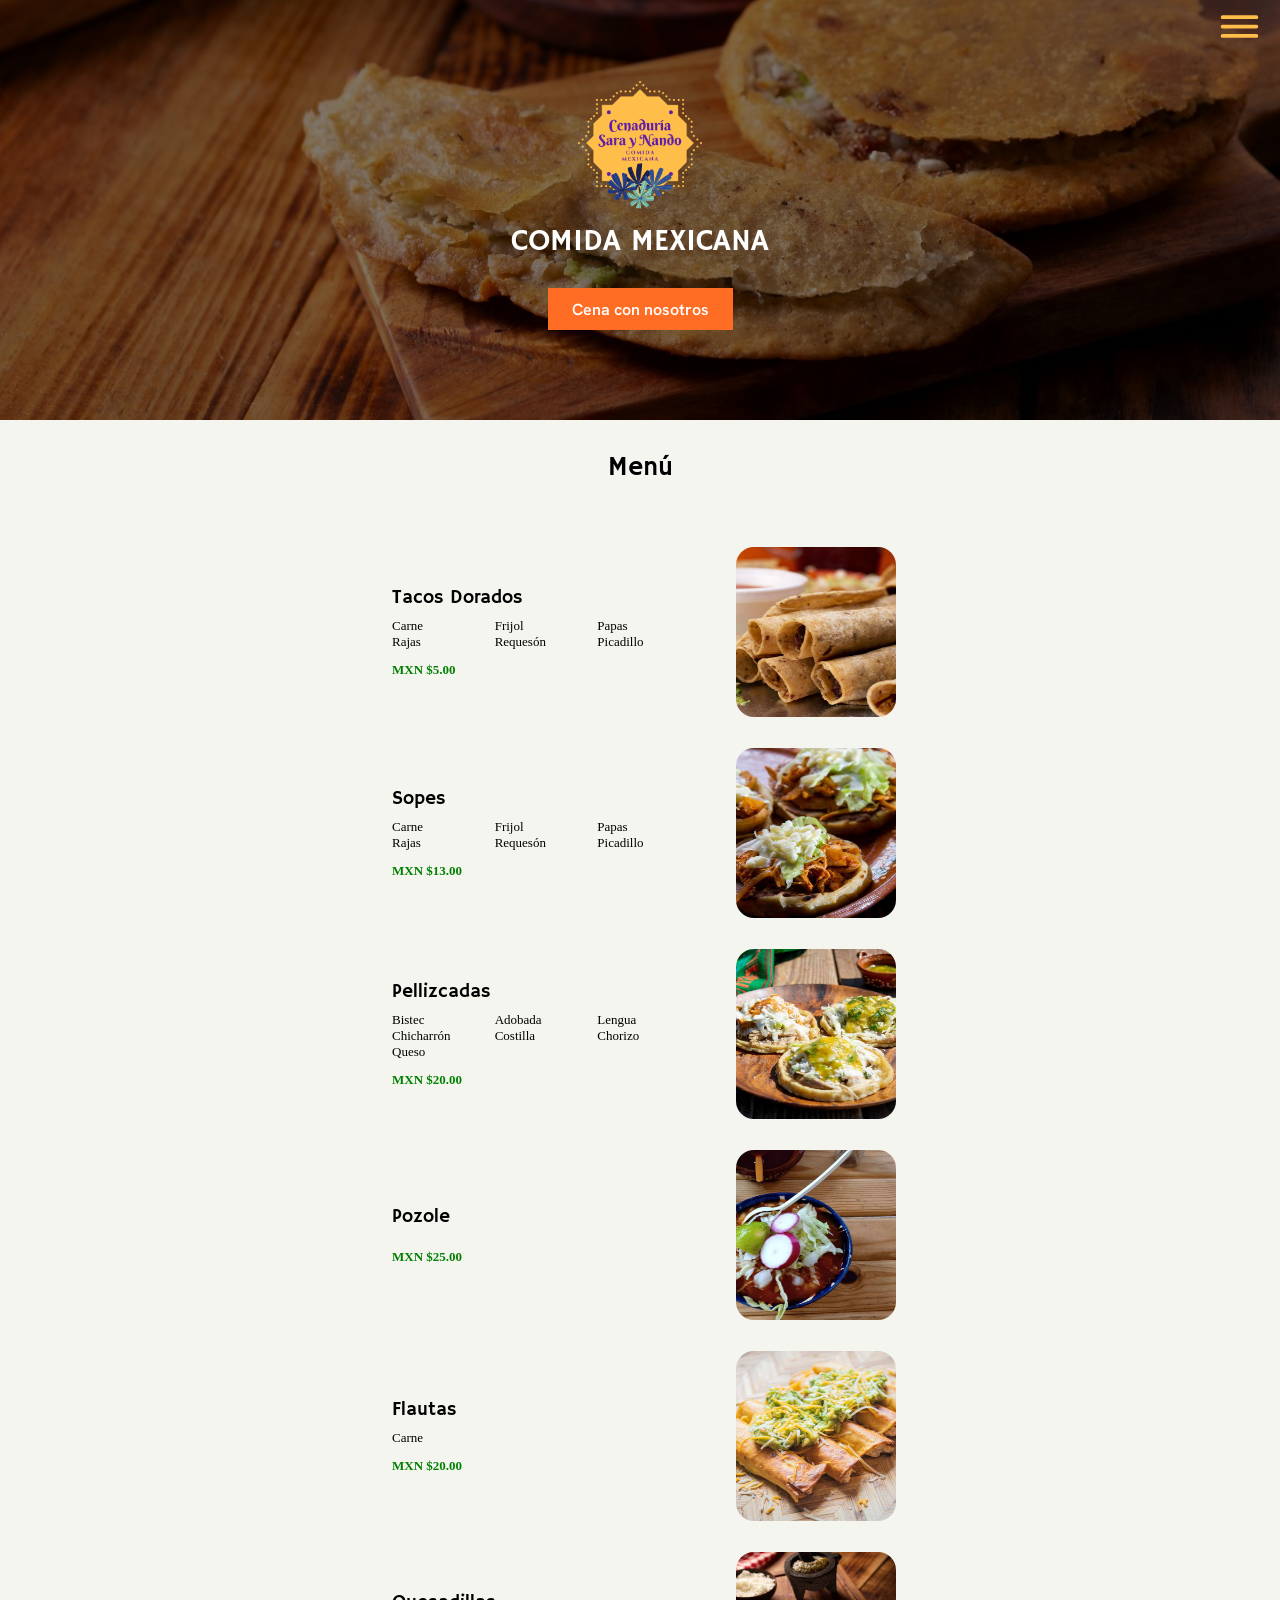
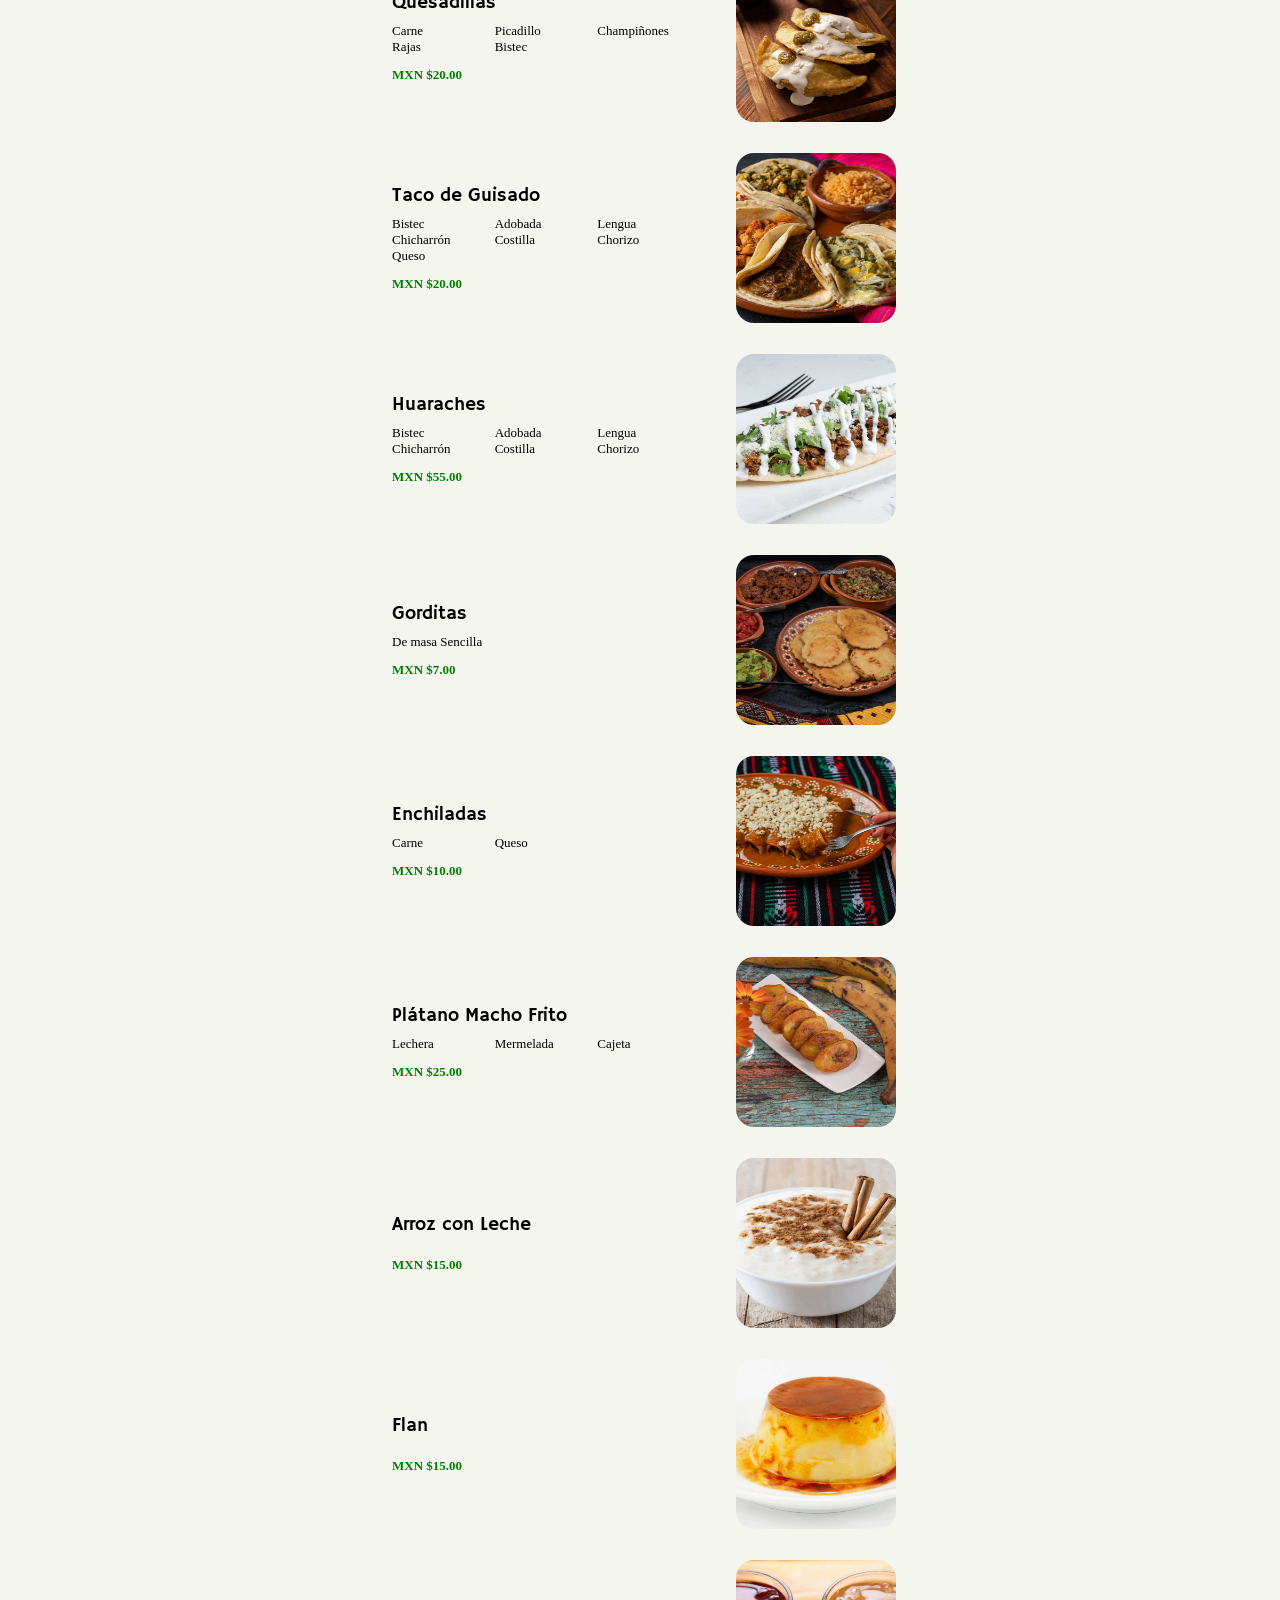
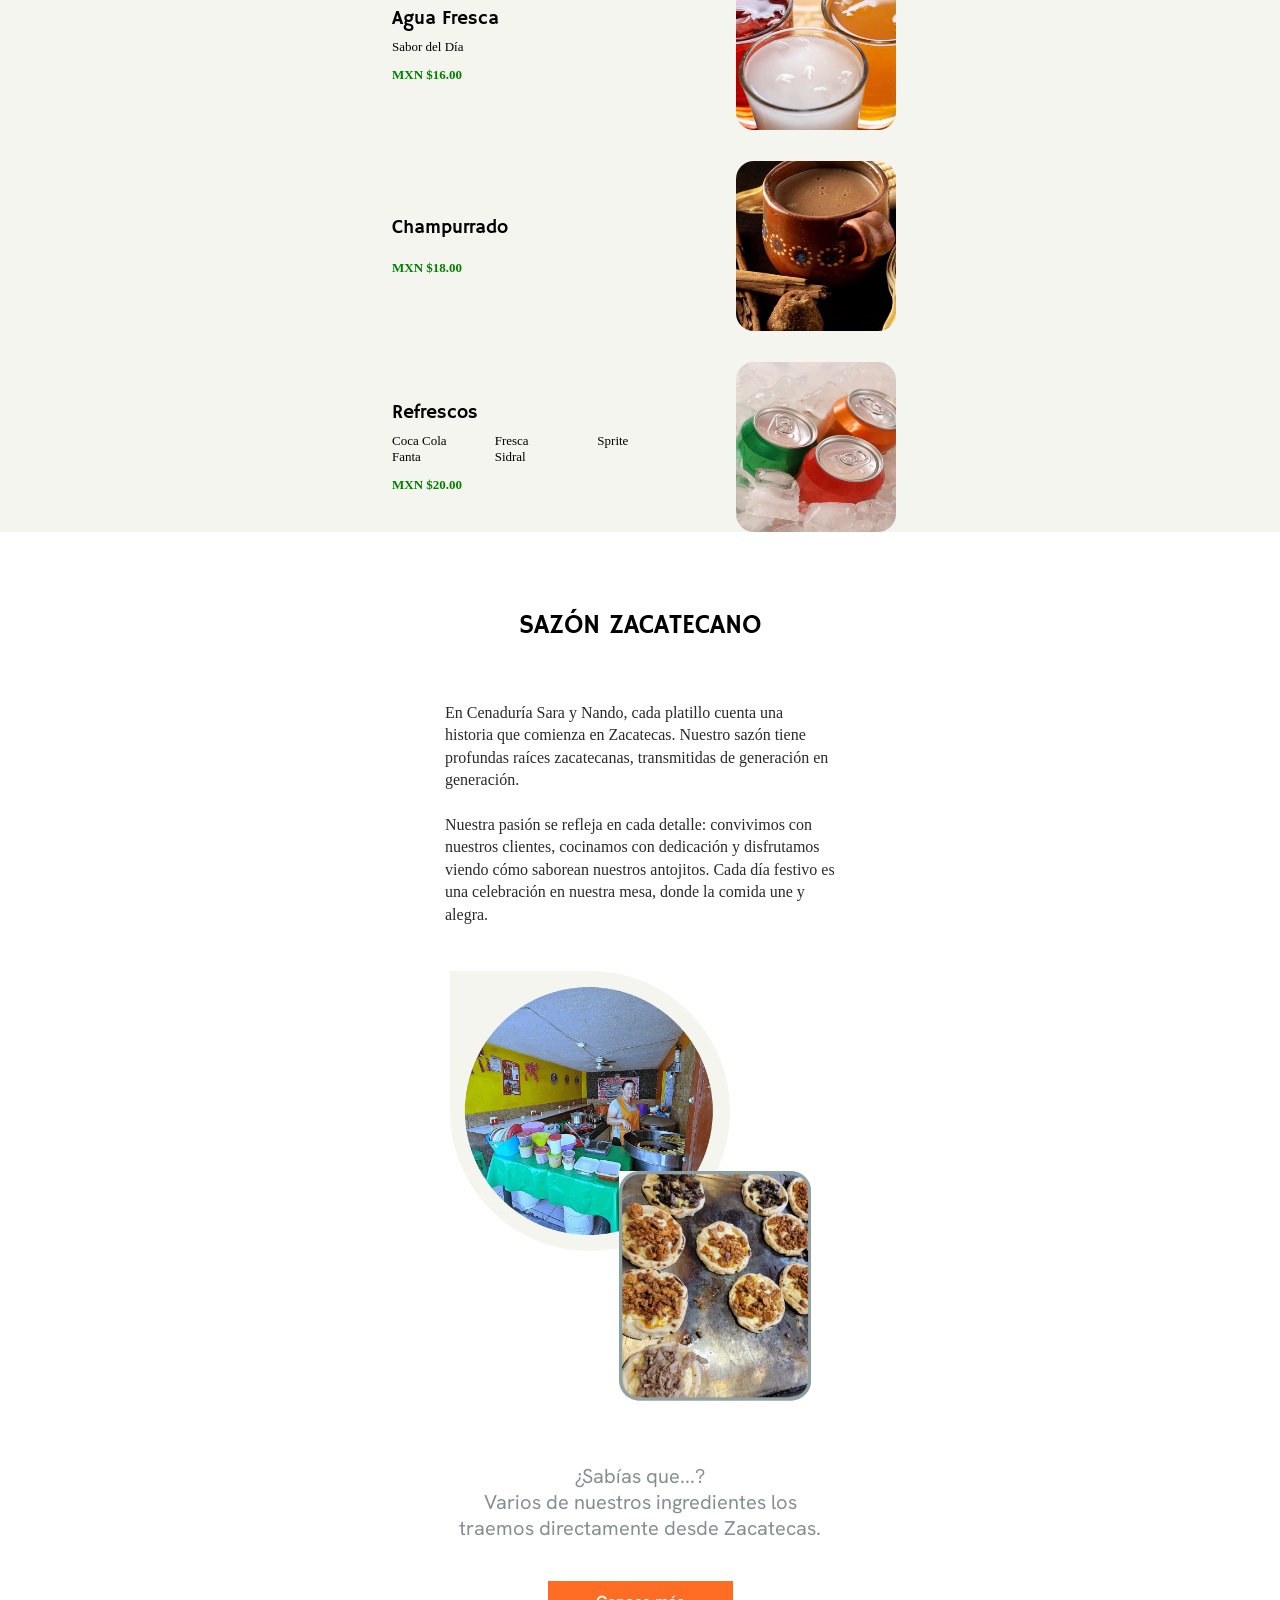
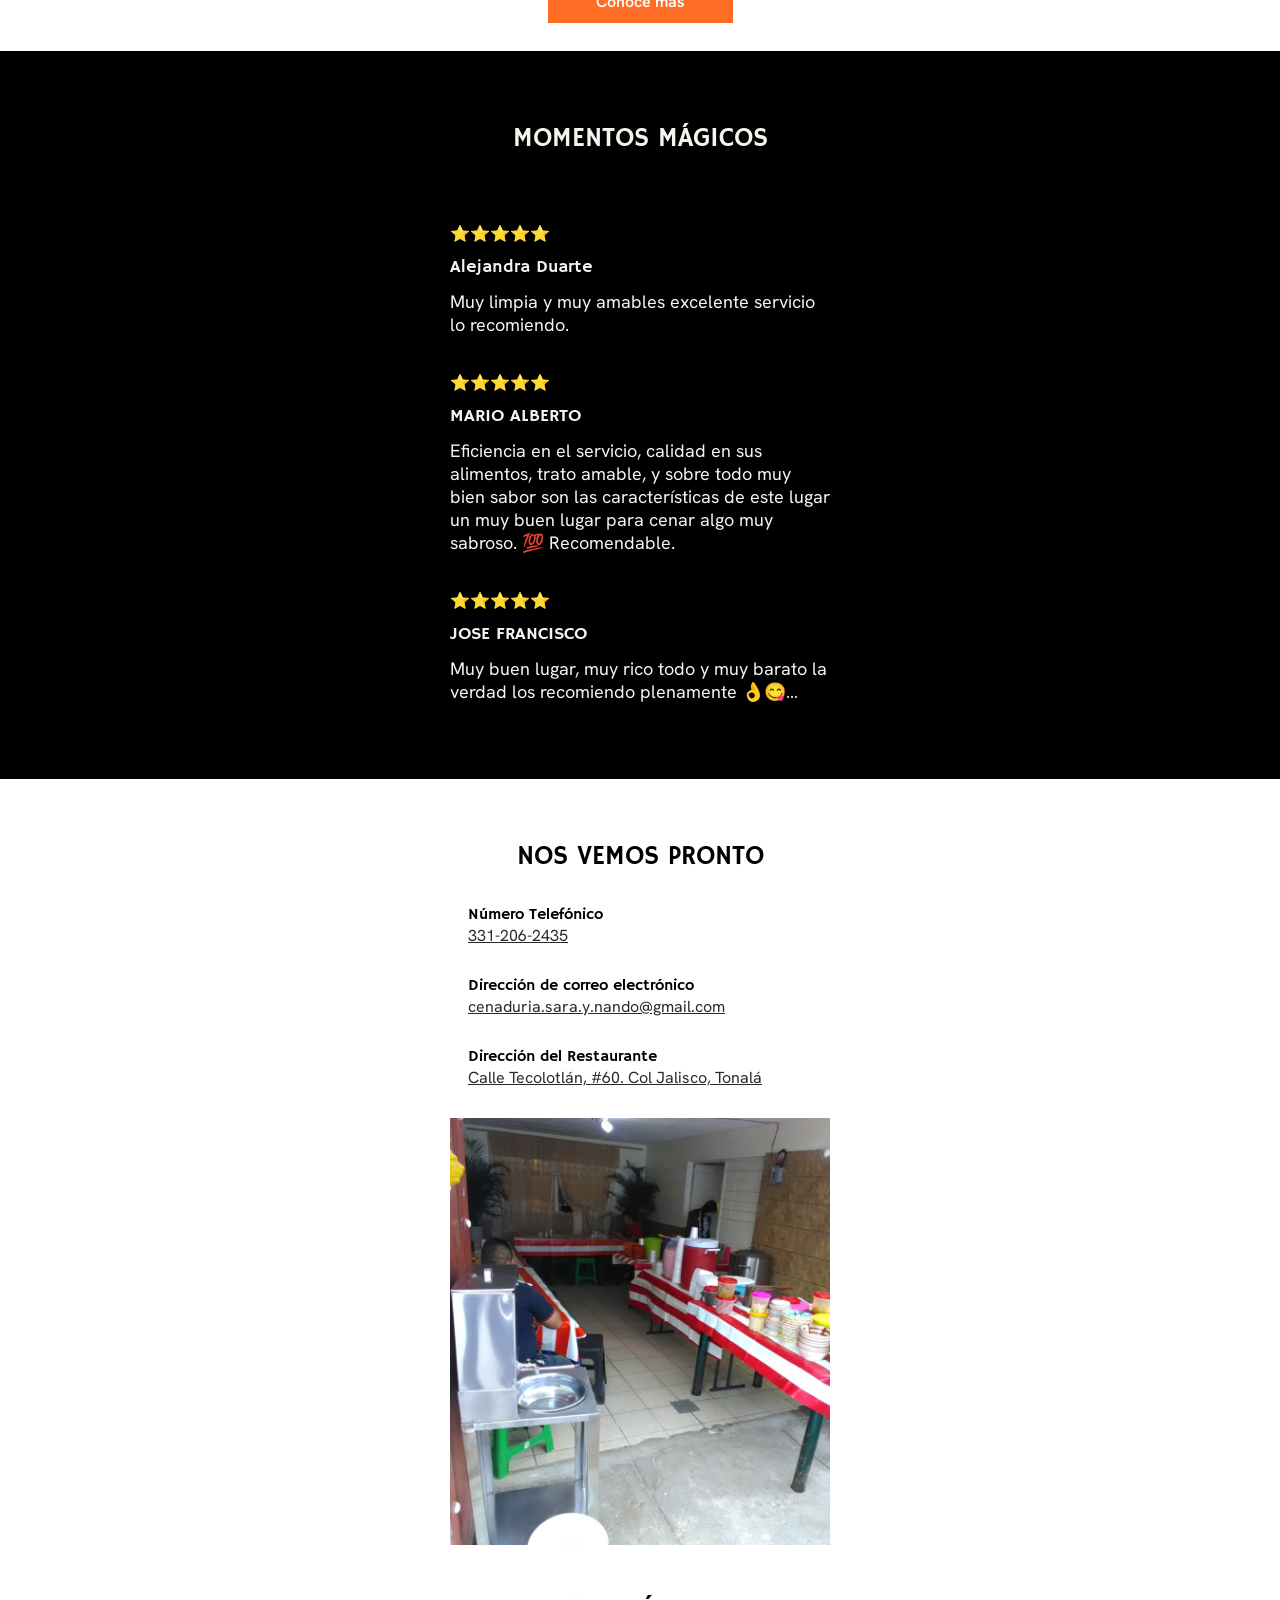
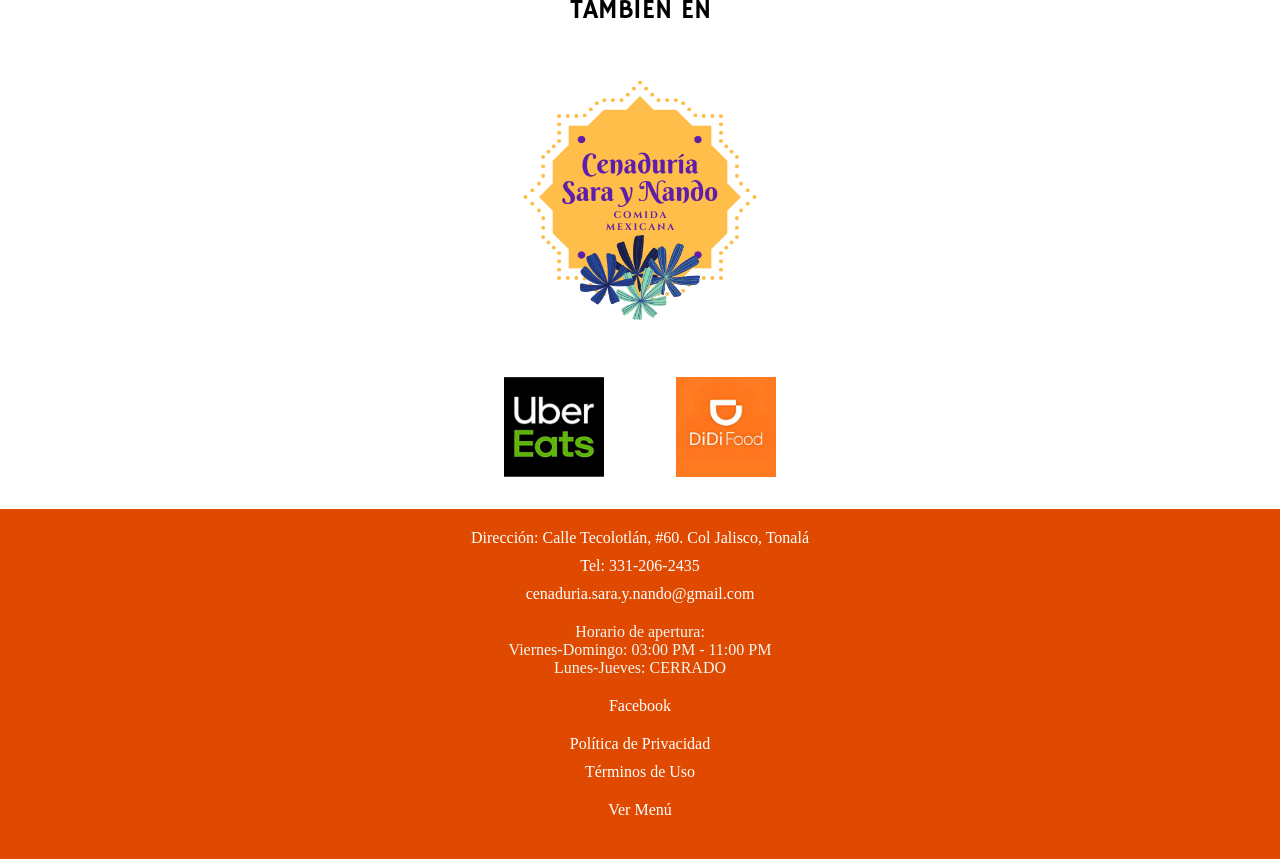
==== commit 605ef0e3: "add: funcion de desaparecer menu desplegable clickando fuera de este, fix: estilos en: cards y ham-b" ====
--- a/index.html
+++ b/index.html
@@ -15,7 +15,7 @@
         </figure>
       </nav>
       <nav id="mobile-nav">
-        <section id="drop-down-menu" class="none-visibility drop-down-menu">
+        <section id="drop-down-menu" class="inactive drop-down-menu">
           <figure class="logo">
             <img
               src="./assets/PNG/logo-sin-fondo.png"
--- a/index.css
+++ b/index.css
@@ -22,9 +22,8 @@
 html{
   font-size: 62.5%;
 }
-.none-visibility{
+.inactive{
   display: none;
-  z-index: 900;
 }
 header{
   position: fixed;
@@ -39,7 +38,6 @@
   align-items: end;
   width: 100vw;
   height: 95vh;
- 
 }
 #mobile-nav .drop-down-menu{
   width: 300px;
@@ -105,6 +103,7 @@
   background-image: linear-gradient(rgba(0, 0, 0, 0.5), rgba(0, 0, 0, 0.5)), url("./assets/JPG/fondo-principal.jpg");
   background-size: cover;
   background-position: center;
+  
 }
 .main-section .main-section-container {
   display: flex;
@@ -138,7 +137,7 @@
   font-weight: 600;
   text-decoration: none;
   cursor: pointer;
-  z-index: 1000;
+  z-index: 10;
 }
 
 /* Menú cards section */
@@ -160,9 +159,8 @@
 }
 .card{
   display: grid;
-  grid-template-columns: 3fr 2fr;
+  grid-template-columns: minmax(220px, 340px) minmax(130px,200px);
   margin: 16px 0 0 12px;
-  width: 100%;
   height: 185px;
 }
 .card .card-left-side{
@@ -177,7 +175,7 @@
   font-weight: 500;;
 }
 .card .card-left-side ul{
-  margin: 4px 4px;
+  margin: 4px 0px;
   padding: 4px 0;
   display: grid;
   grid-template-columns: 1fr 1fr 1fr;
@@ -211,7 +209,6 @@
 .about-us{
   margin-top: 36px;
   width: 100%;
-  
 }
 .about-us .images-container{
   display: flex;
@@ -219,7 +216,6 @@
   width: 100%;
 }
 .about-us figure {
- 
   margin: 45px 0 80px 0;
   width: 100%;
   max-width: 500px;
@@ -233,7 +229,6 @@
   right: 25%;
   position: absolute;
   object-fit: contain;
-  z-index: 2;
 }
 
 .about-us figure .comal {
@@ -243,7 +238,6 @@
   left: 35%;
   position: absolute;
   object-fit:contain;
-  z-index: 1;
 }
 .about-us .about-us-text-container{
   width: 100%;
@@ -339,8 +333,8 @@
   position: relative;
   color: var(--soft-black);
   font-family: var(--catenary-font);
-  z-index: 1010;
-  cursor: pointer;
+  cursor: pointer;
+  z-index: 10;
 }
 .seeYouSoon-section figure{
   display: flex;
@@ -384,7 +378,7 @@
 }
 .delivery-section-apps-container a {
   cursor: pointer;
-  z-index: 1003;
+  z-index: 10;
 }
 
 /* footer */
@@ -397,10 +391,10 @@
   font-size: 1.6rem;
   font-family: var(--secondary-font);
   font-weight: 400;
-  z-index: 1010;
 }
 footer a{
   cursor: pointer;
+  z-index: 10;
   
 }
 .footer-contacto, .footer-horario, .footer-redes, .footer-legales, .footer-menu {
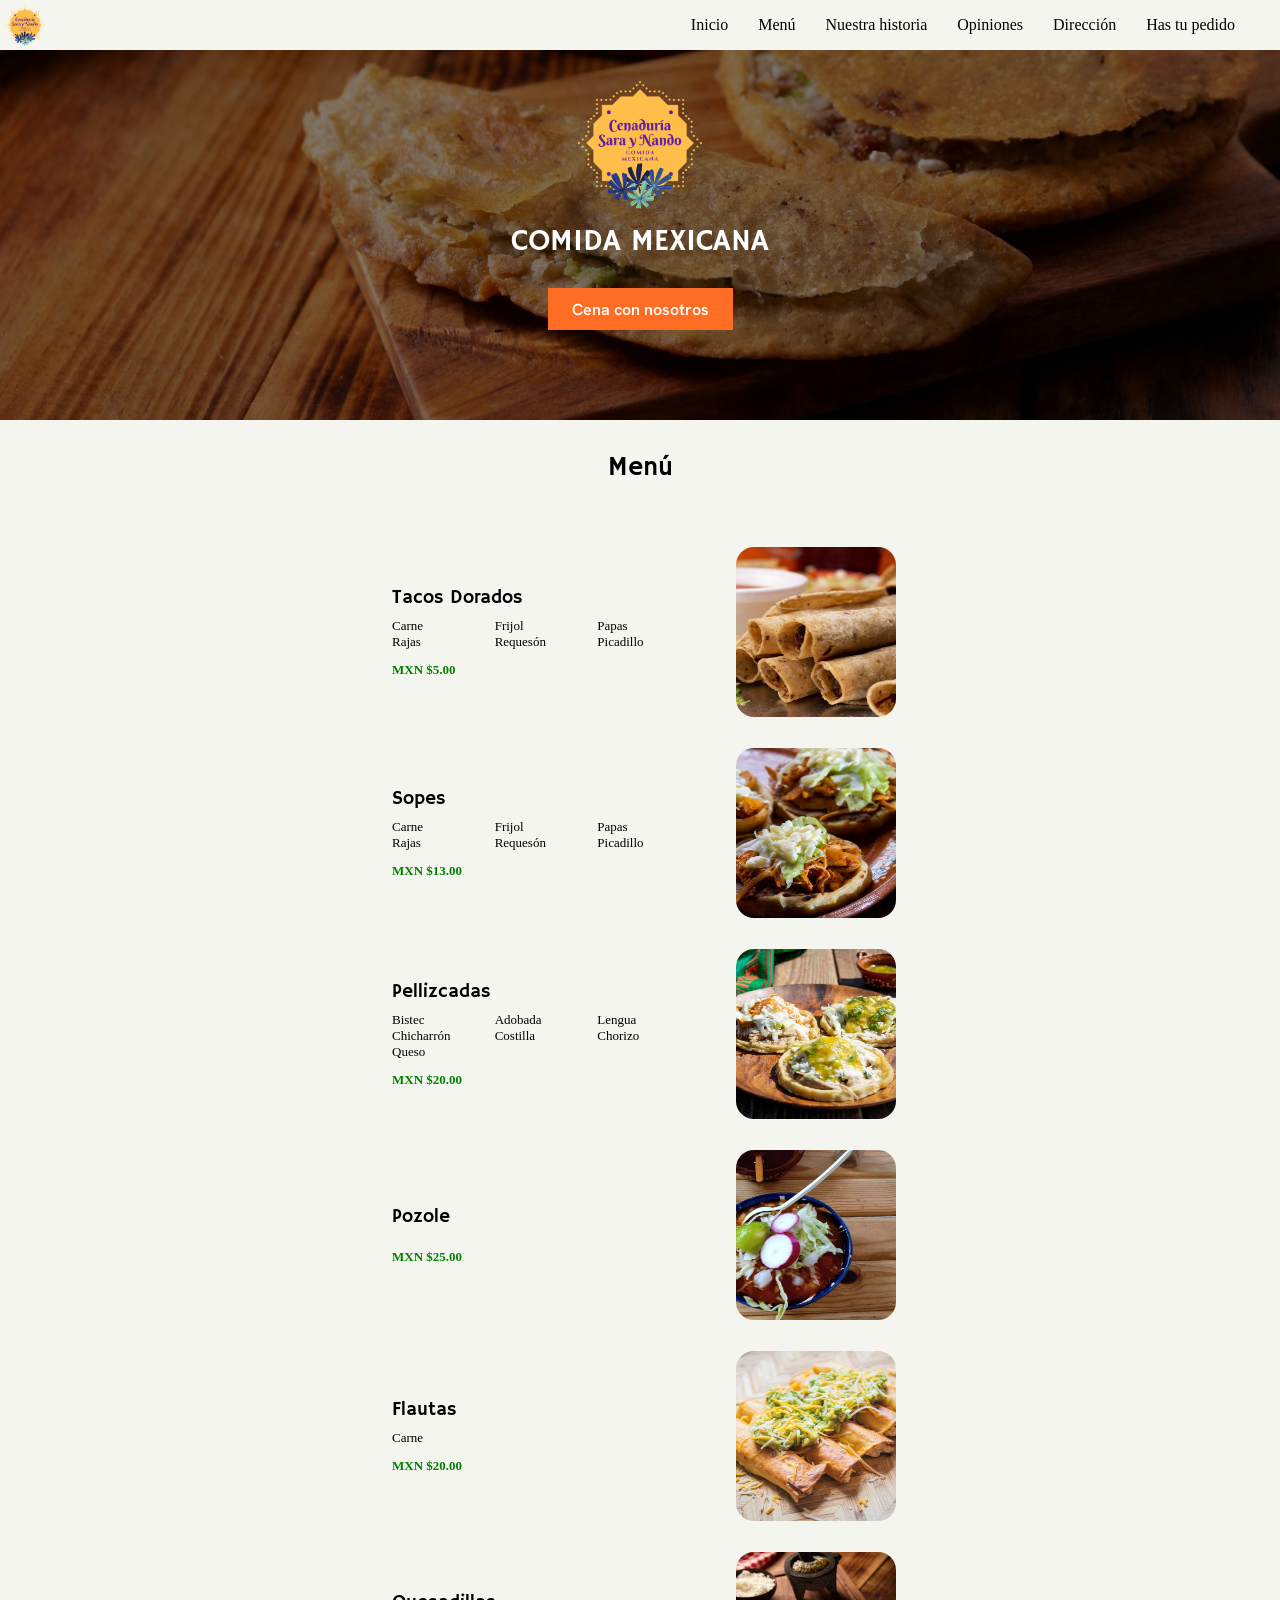
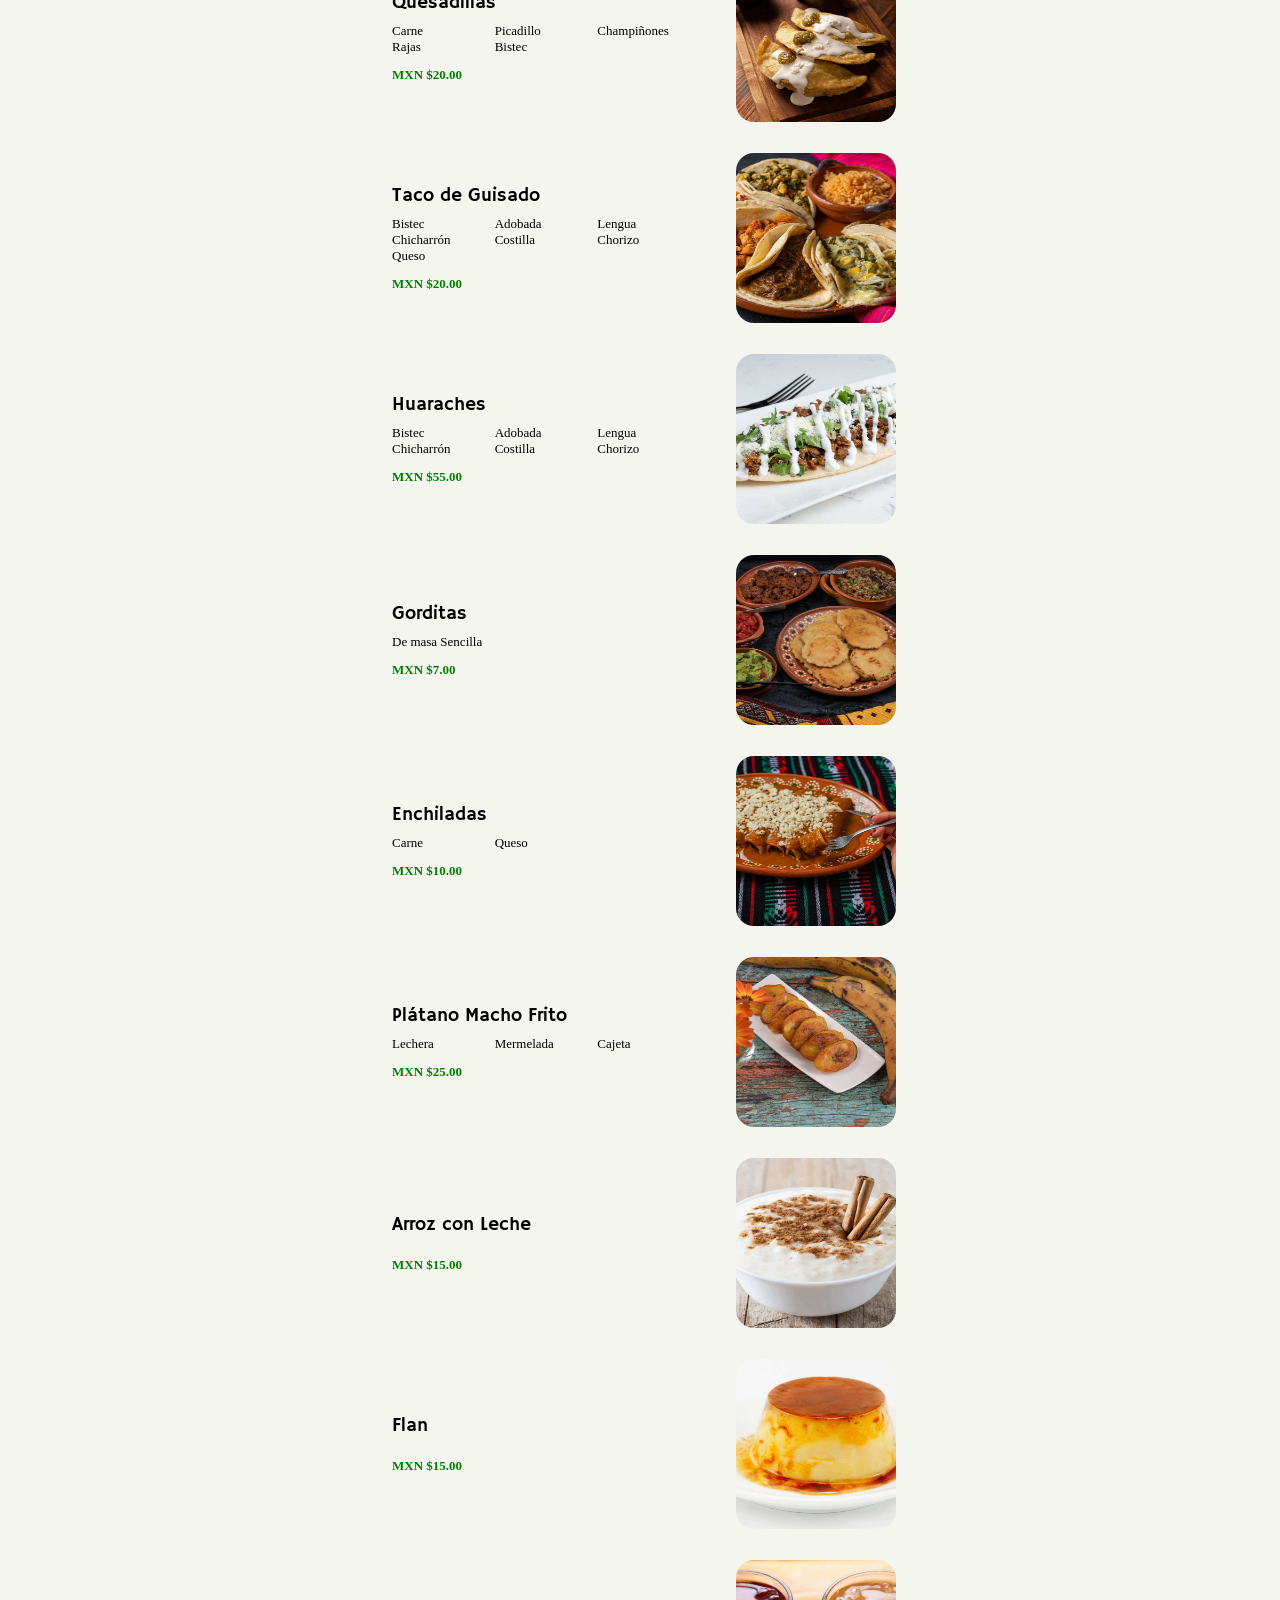
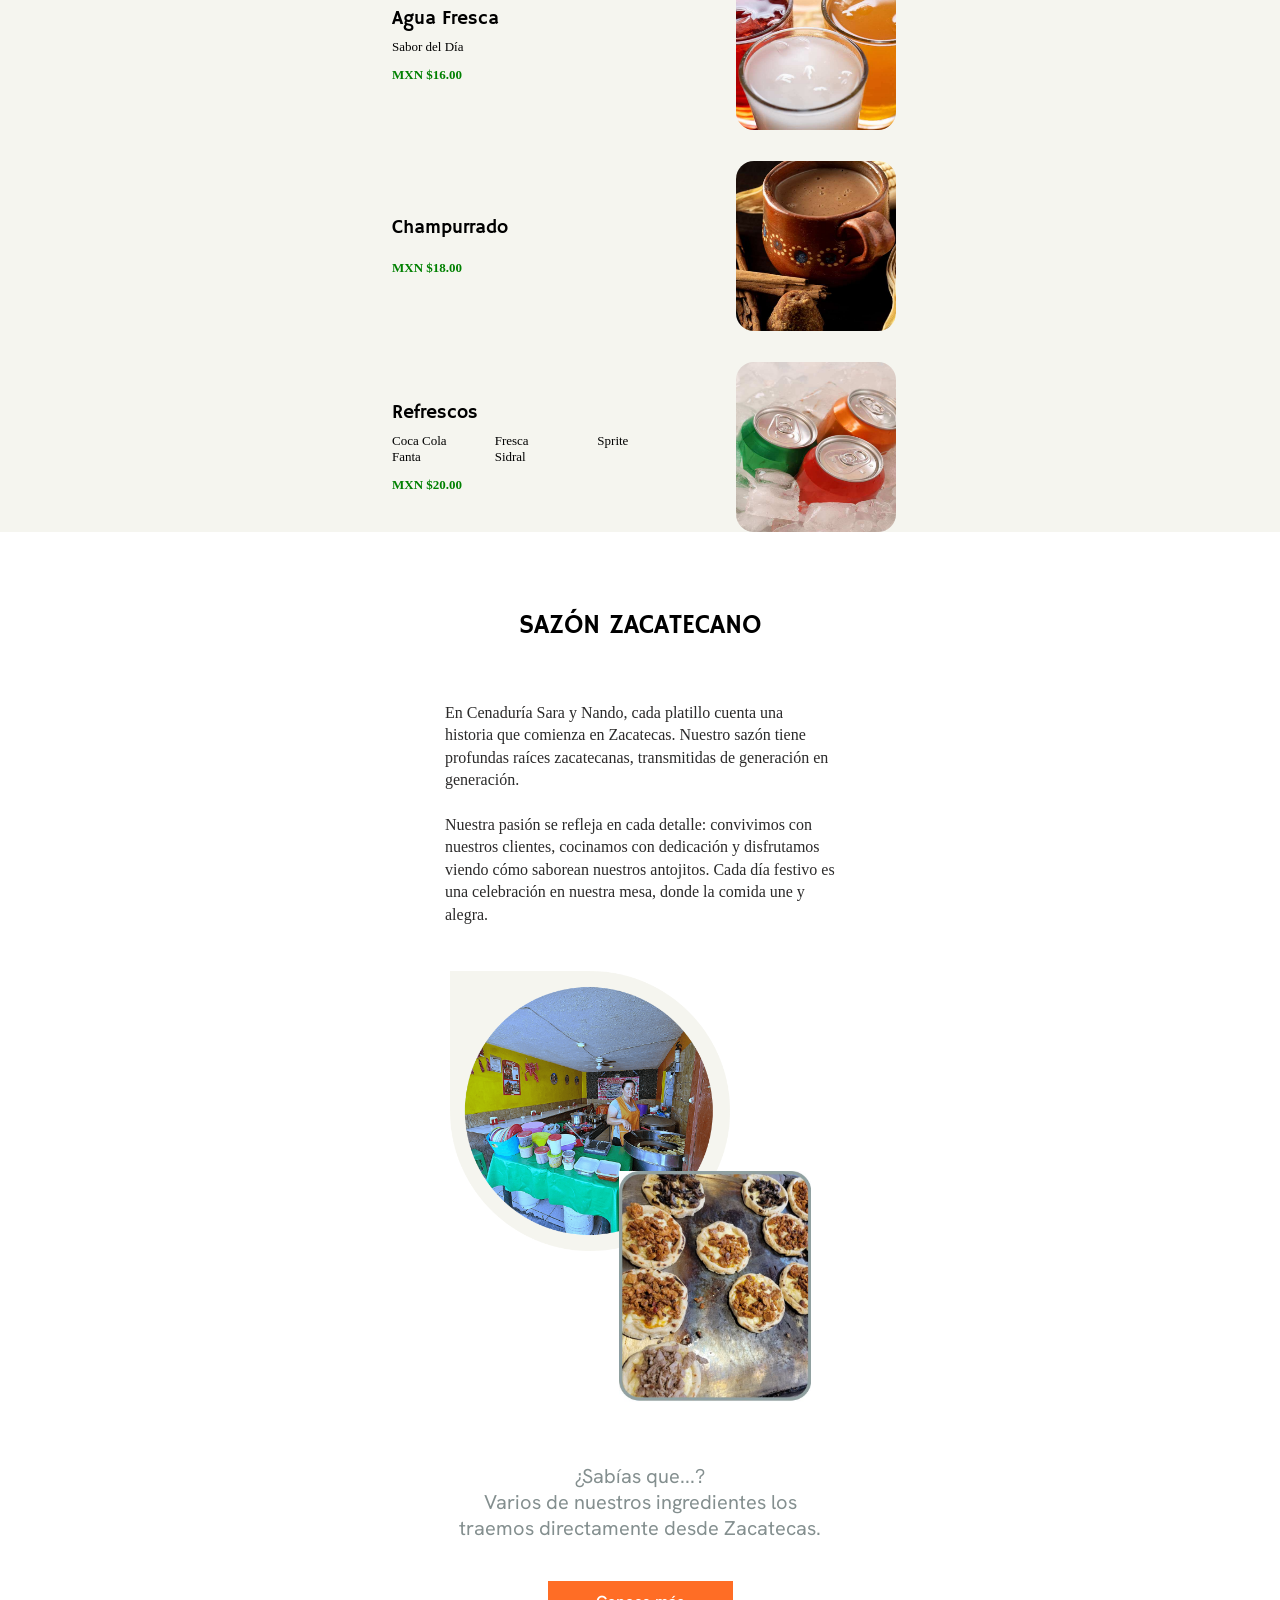
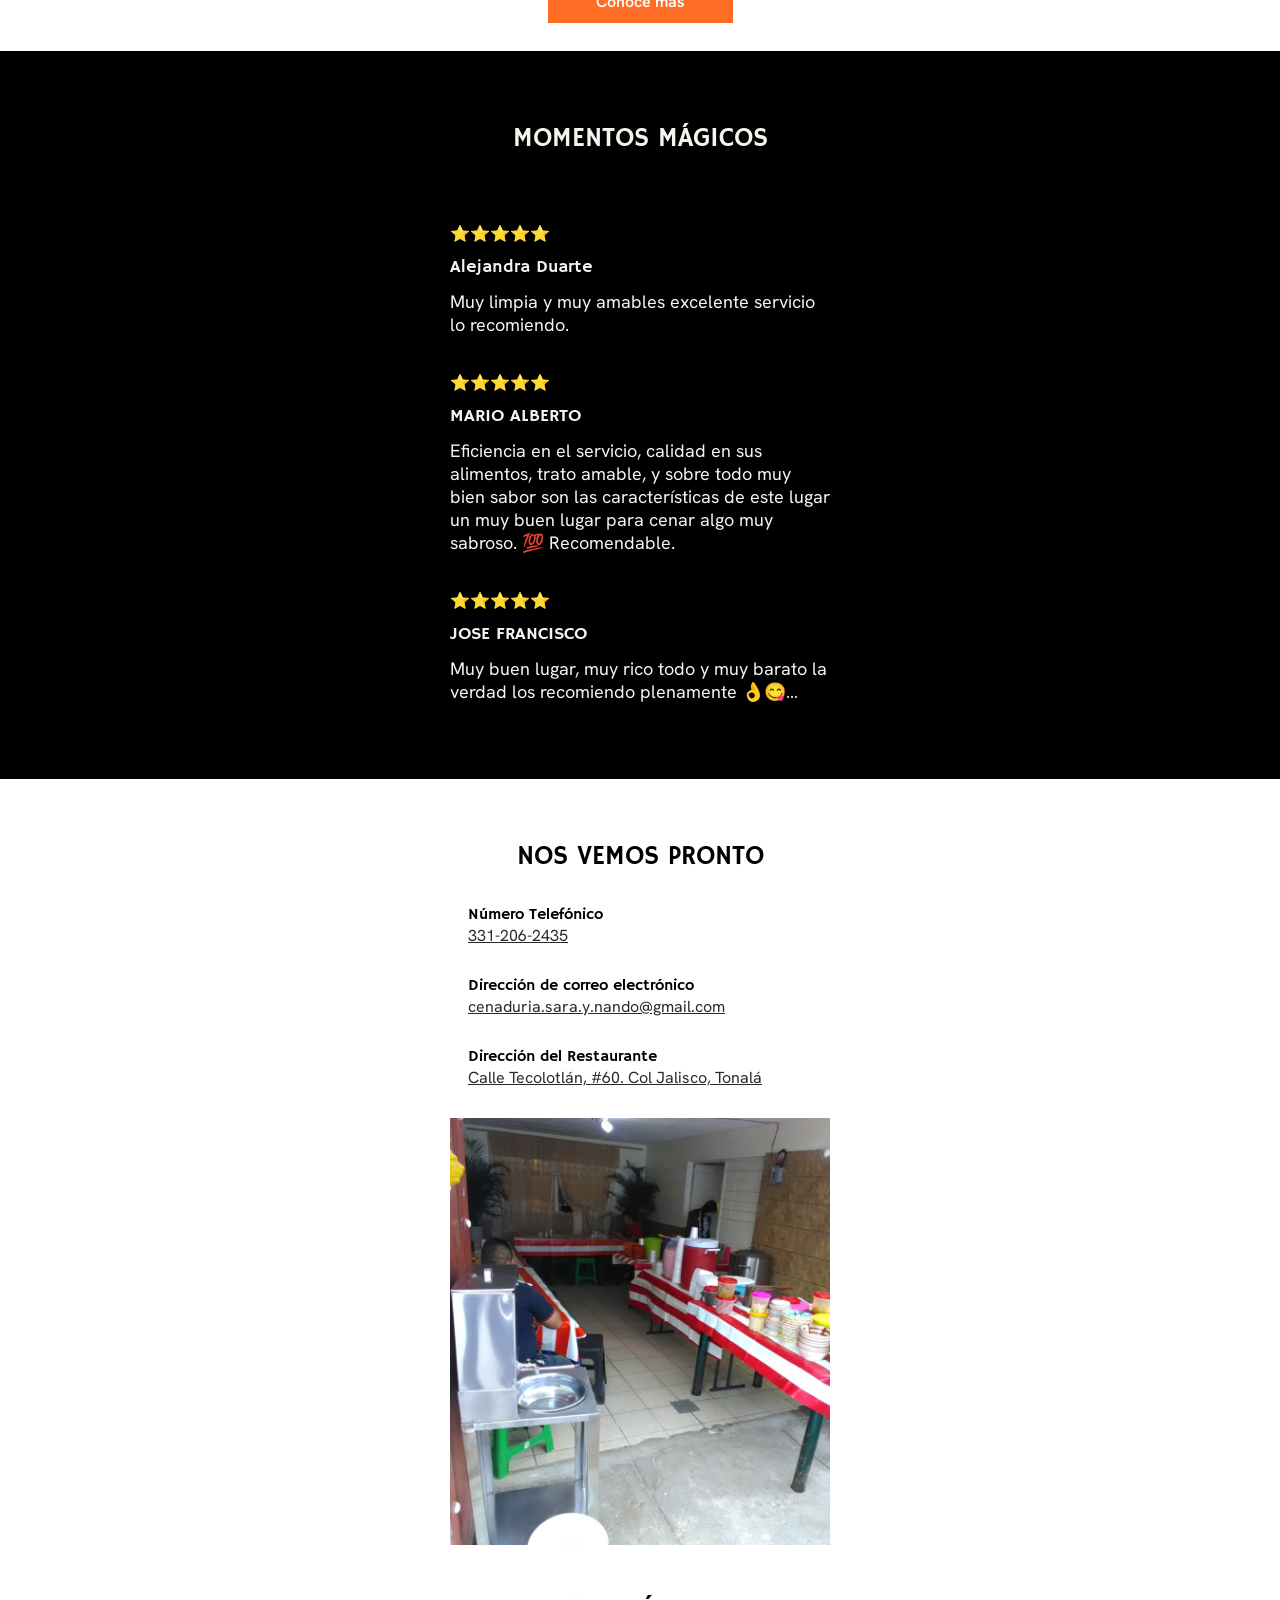
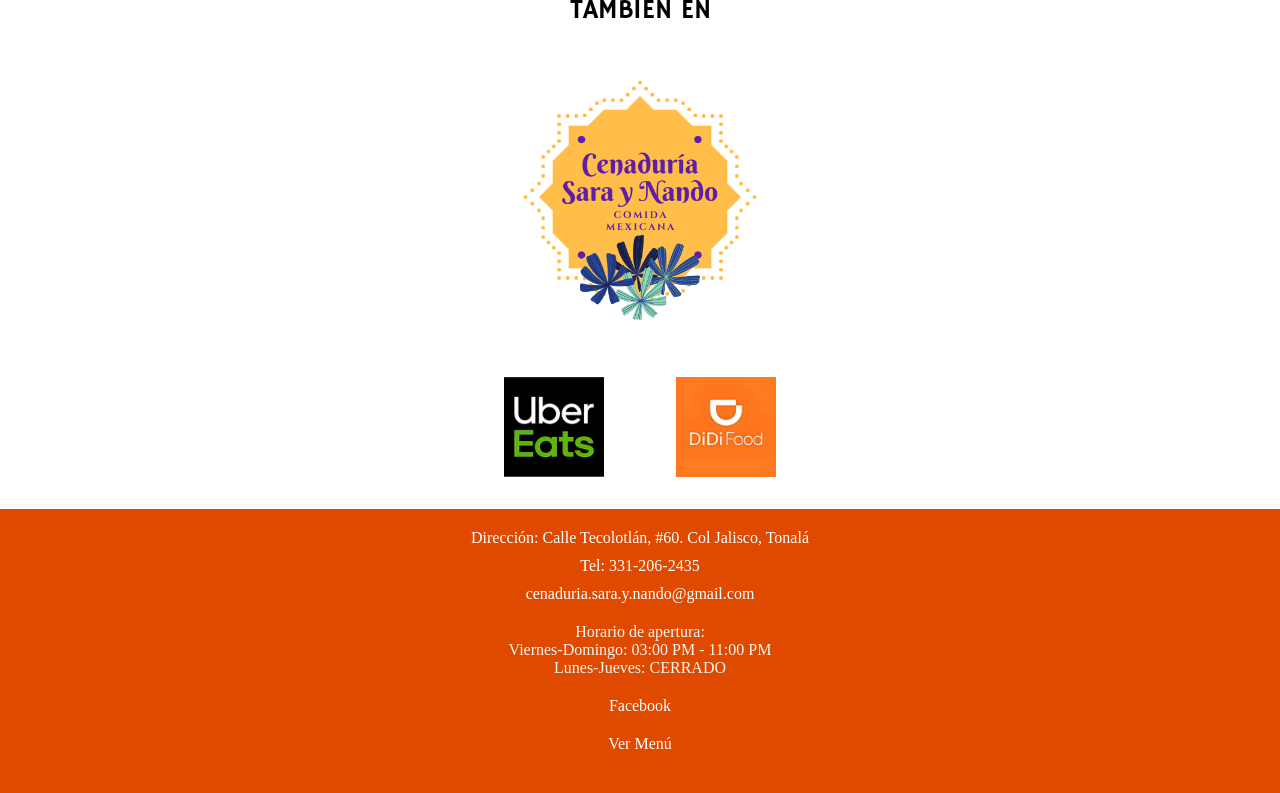
==== commit 459eed07: "add: nav del menu desktop" ====
--- a/index.html
+++ b/index.html
@@ -1,11 +1,15 @@
 <!DOCTYPE html>
-<html lang="es">
+<html lang="es-MX">
   <head>
     <meta charset="UTF-8" />
     <meta name="viewport" content="width=device-width, initial-scale=1.0" />
     <meta name="description" content="Disfruta de la mejor comida mexicana en Cenaduría Sara y Nando. ¡Haz tu pedido en línea ahora!">
     <title>Cenaduría Sara y Nando</title>
+    <link rel="icon" href="./assets/logo-sin-fondo.ico" type="image/x-icon">
+</head>
     <link rel="stylesheet" href="./index.css" />
+  <link rel="stylesheet" href="large-screen.css" media="screen and (min-width: 701px)">
+
   </head>
   <body>
     <header>
@@ -13,6 +17,21 @@
         <figure>
           <img id="ham-btn" src="./assets/menu.svg" alt="Menú de navegación" />
         </figure>
+        <section id="desktop-nav-container">
+          <figure class="logo-desktop">
+            <a href="#main"><img src="./assets/PNG/logo-sin-fondo.png" alt="Logo de Cenaduría Sara y Nando"/></a>
+          </figure>
+          <div class="menu-desktop-container">
+            <menu>
+              <li><a href="#main">Inicio</a></li>
+              <li><a href="#cards-menu-container">Menú</a></li>
+              <li><a href="#about-us-section">Nuestra historia</a></li>
+              <li><a href="#opinions-section">Opiniones</a></li>
+              <li><a href="#seeYouSoon-section-id">Dirección</a></li>
+              <li><a href="#delivery-section-id">Has tu pedido</a></li>
+            </menu>
+          </div>
+        </section>
       </nav>
       <nav id="mobile-nav">
         <section id="drop-down-menu" class="inactive drop-down-menu">
@@ -50,7 +69,7 @@
           />
           <h1 class="main-section-title">COMIDA MEXICANA</h1>
           
-          <a href="https://www.ubereats.com/store/cenaduria-sara-y-nando/OI2ti3tSSXq_OIJmreAa1A?diningMode=DELIVERY&pl=[base64]&utm_source=instagram" class="button">Cena con nosotros</a>
+          <a href="https://www.ubereats.com/store/cenaduria-sara-y-nando/OI2ti3tSSXq_OIJmreAa1A?diningMode=DELIVERY&pl=[base64]&utm_source=instagram" target="_blank" class="button">Cena con nosotros</a>
         </div>
       </section>
       
@@ -128,7 +147,7 @@
               </div>
               <div class="seeYouSoon-content">
                 <p>Dirección del Restaurante</p>
-                <a href="https://maps.app.goo.gl/JztrTj99JqebKVq89" aria-label="Ver la dirección Calle Tecolotlán, #60. Col Jalisco, Tonalá en Google Maps">Calle Tecolotlán, #60. Col Jalisco, Tonalá</a>
+                <a href="https://maps.app.goo.gl/JztrTj99JqebKVq89"    target="_blank" aria-label="Ver la dirección Calle Tecolotlán, #60. Col Jalisco, Tonalá en Google Maps">Calle Tecolotlán, #60. Col Jalisco, Tonalá</a>
               </div>
             </div>
             <figure>
@@ -142,8 +161,8 @@
               <img src="./assets/PNG/logo-sin-fondo.png" alt="Imagen del logo de Cenaduría Sara y Nando">
           </figure>
           <figure class="delivery-section-apps-container">
-              <a href="https://www.ubereats.com/store/cenaduria-sara-y-nando/OI2ti3tSSXq_OIJmreAa1A?diningMode=DELIVERY&pl=[base64]&utm_source=instagram"><img src="./assets/JPG/uber.jpg" alt="Imagen del logo de Uber Eats"></a>
-              <a href="/"><img src="./assets/JPG/didi.jpg" alt="Imagen del logo de DiDi Food"></a>
+              <a href="https://www.ubereats.com/store/cenaduria-sara-y-nando/OI2ti3tSSXq_OIJmreAa1A?diningMode=DELIVERY&pl=[base64]&utm_source=instagram" target="_blank"><img src="./assets/JPG/uber.jpg" alt="Imagen del logo de Uber Eats"></a>
+              <a href="https://www.didi-food.com/es-MX/food/store/5764607688089272405/Cenadur%C3%ADa-Sara-y-Nando/?pl=[base64]%3D#" target="_blank"><img src="./assets/JPG/didi.jpg" alt="Imagen del logo de DiDi Food"></a>
           </figure>
       </section>
       </main>
@@ -151,7 +170,7 @@
         <div class="footer-contacto">
           <a href="https://maps.app.goo.gl/JztrTj99JqebKVq89" aria-label="Ver la dirección Calle Tecolotlán, #60. Col Jalisco, Tonalá en Google Maps">Dirección: Calle Tecolotlán, #60. Col Jalisco, Tonalá</a>
           <a href="tel:+523312062435" aria-label="Llamar al número 331-206-2435">Tel: 331-206-2435</a>
-          <a href="mailto:cenaduria.sara.y.nando@gmail.com" aria-label="Enviar correo a cenaduria.sara.y.nando@gmail.com">cenaduria.sara.y.nando@gmail.com</a>
+          <a href="mailto:cenaduria.sara.y.nando@gmail.com" target="_blank" aria-label="Enviar correo a cenaduria.sara.y.nando@gmail.com">cenaduria.sara.y.nando@gmail.com</a>
         </div>
         <div class="footer-horario">
           <p>Horario de apertura:</p>
@@ -161,10 +180,6 @@
         <div class="footer-redes">
           <a href="https://www.facebook.com/cenaduriasaraynando" target="_blank">Facebook</a>
         </div>
-        <div class="footer-legales">
-          <a href="/politica-de-privacidad">Política de Privacidad</a>
-          <a href="/terminos-de-uso">Términos de Uso</a>
-        </div>
         <div class="footer-menu">
           <a href="#cards-menu-container">Ver Menú</a>
         </div>
--- a/index.css
+++ b/index.css
@@ -25,6 +25,9 @@
 .inactive{
   display: none;
 }
+#desktop-nav-container{
+  display: none;
+}
 header{
   position: fixed;
   
@@ -33,10 +36,8 @@
   position: absolute;
   display: flex;
   top: 50px;
-  flex-direction: column;
-  justify-content: end;
-  align-items: end;
-  width: 100vw;
+  left: calc(100vw - 300px);
+  width: 300px;
   height: 95vh;
 }
 #mobile-nav .drop-down-menu{
@@ -137,7 +138,7 @@
   font-weight: 600;
   text-decoration: none;
   cursor: pointer;
-  z-index: 10;
+  z-index: 0;
 }
 
 /* Menú cards section */
--- a/large-screen.css
+++ b/large-screen.css
@@ -0,0 +1,59 @@
+@import url('https://fonts.googleapis.com/css2?family=Hammersmith+One&family=Hanken+Grotesk:ital,wght@0,100..900;1,100..900&family=Roboto:ital,wght@0,100;0,300;0,400;0,500;0,700;0,900;1,100;1,300;1,400;1,500;1,700;1,900&family=Vollkorn:ital,wght@0,400..900;1,400..900&display=swap');
+
+:root {
+  --orange: #FF6D25;
+  --pastel-yellow: #FFBD4A;
+  --soft-black: #2B2A2A;
+  --just-black: #000000;
+  --pastel-pink: #FFF2F2;
+  --pastel-green: #F5F5EF;
+  --white: #FFFFFF;
+  --main-font: "Hammersmith One", sans-serif;
+  --secondary-font: font-family: "Roboto", sans-serif;
+  --tertiary-font: font-family: "Vollkorn", serif;
+  --catenary-font: "Hanken Grotesk", sans-serif;
+}
+
+header #ham-btn{
+  display: none;
+}
+header #mobile-nav{
+  display: none;
+}
+
+/* desktop nav */
+header{
+  z-index: 1000;
+}
+header #desktop-nav-container{
+  display: flex;
+  flex-direction: row;
+  justify-content: space-between;
+  width: 100%;
+  height: 50px;
+  background-color: var(--pastel-green);
+
+}
+header .logo-desktop{
+  justify-content: flex-start;
+}
+header .logo-desktop img{
+  width: 50px;
+}
+
+menu{ 
+  display: flex;
+  align-items: center;
+  height: 50px;
+  padding-right: 30px;
+}
+menu li{
+  padding: 0 15px;
+  font-size: 1.6rem;
+  list-style: none;
+}
+menu li a{
+  color: var(--just-black);
+  cursor: pointer;
+  text-decoration: none;
+}
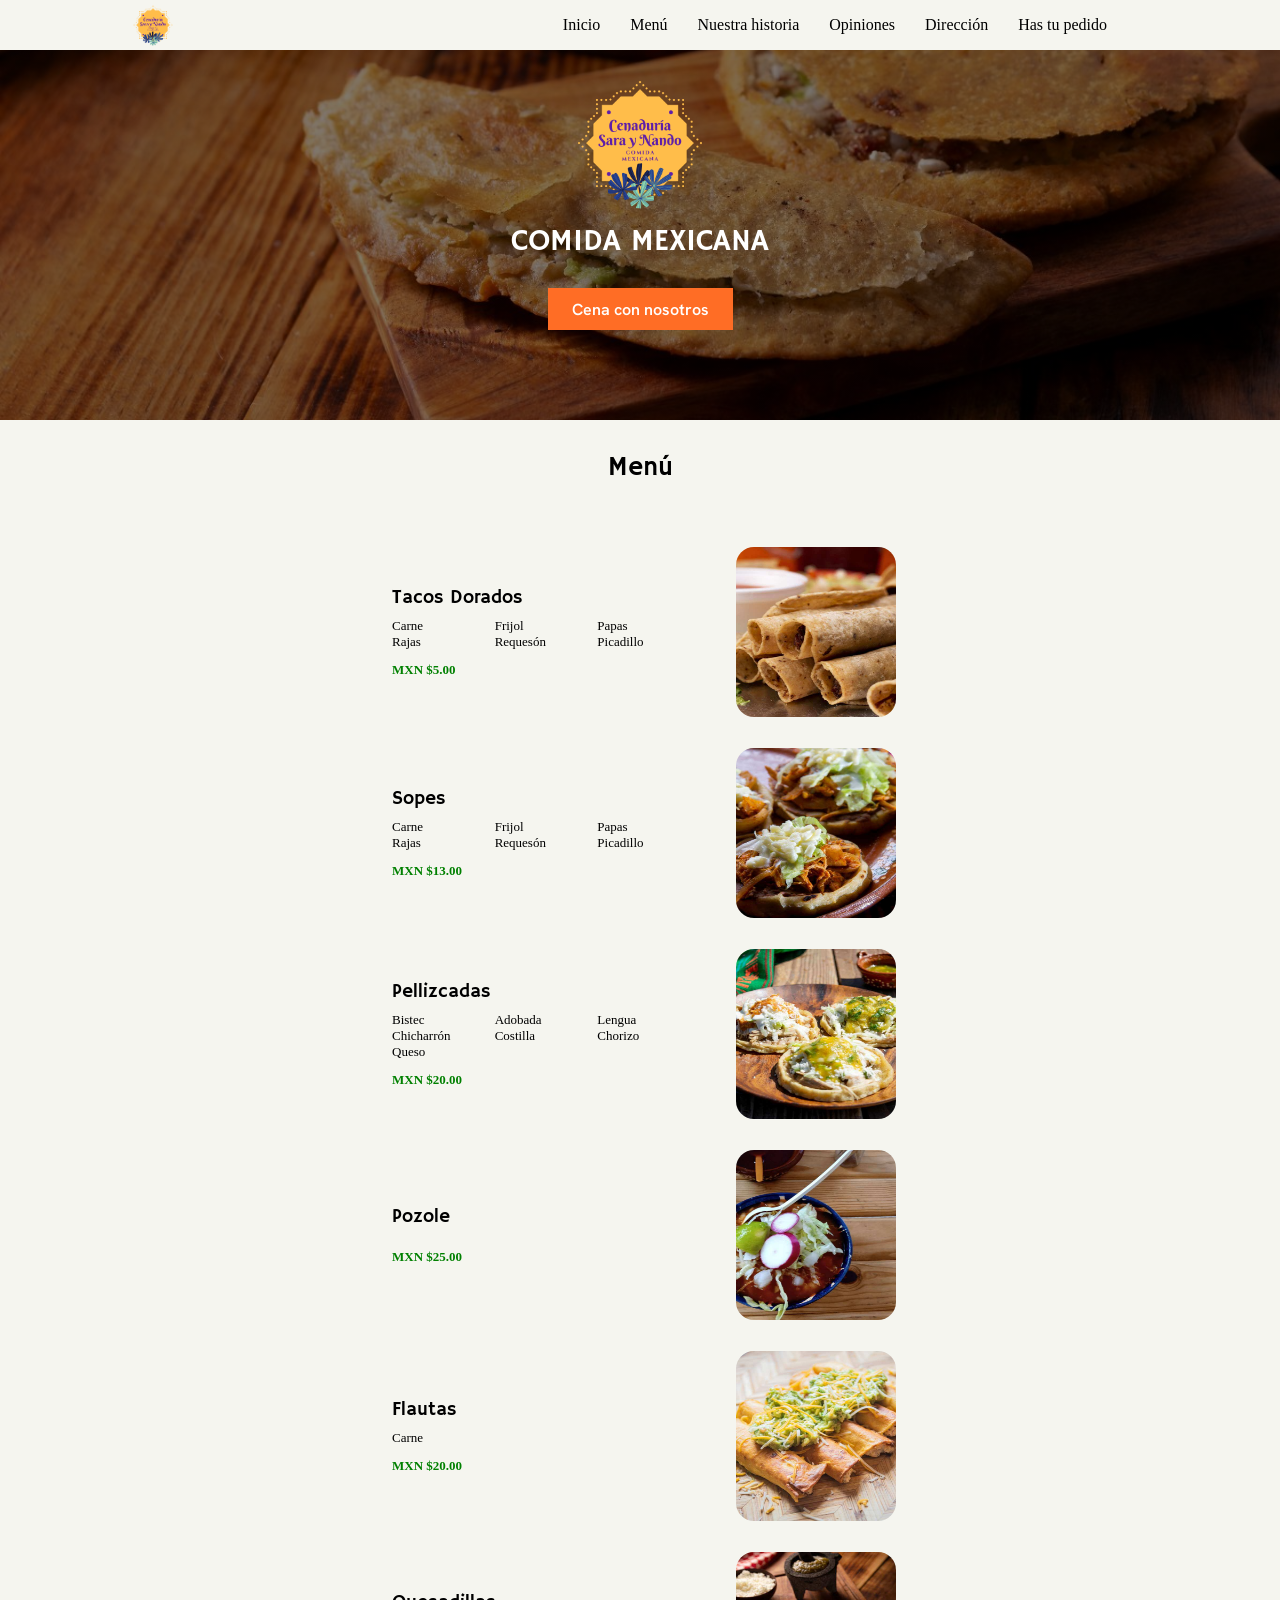
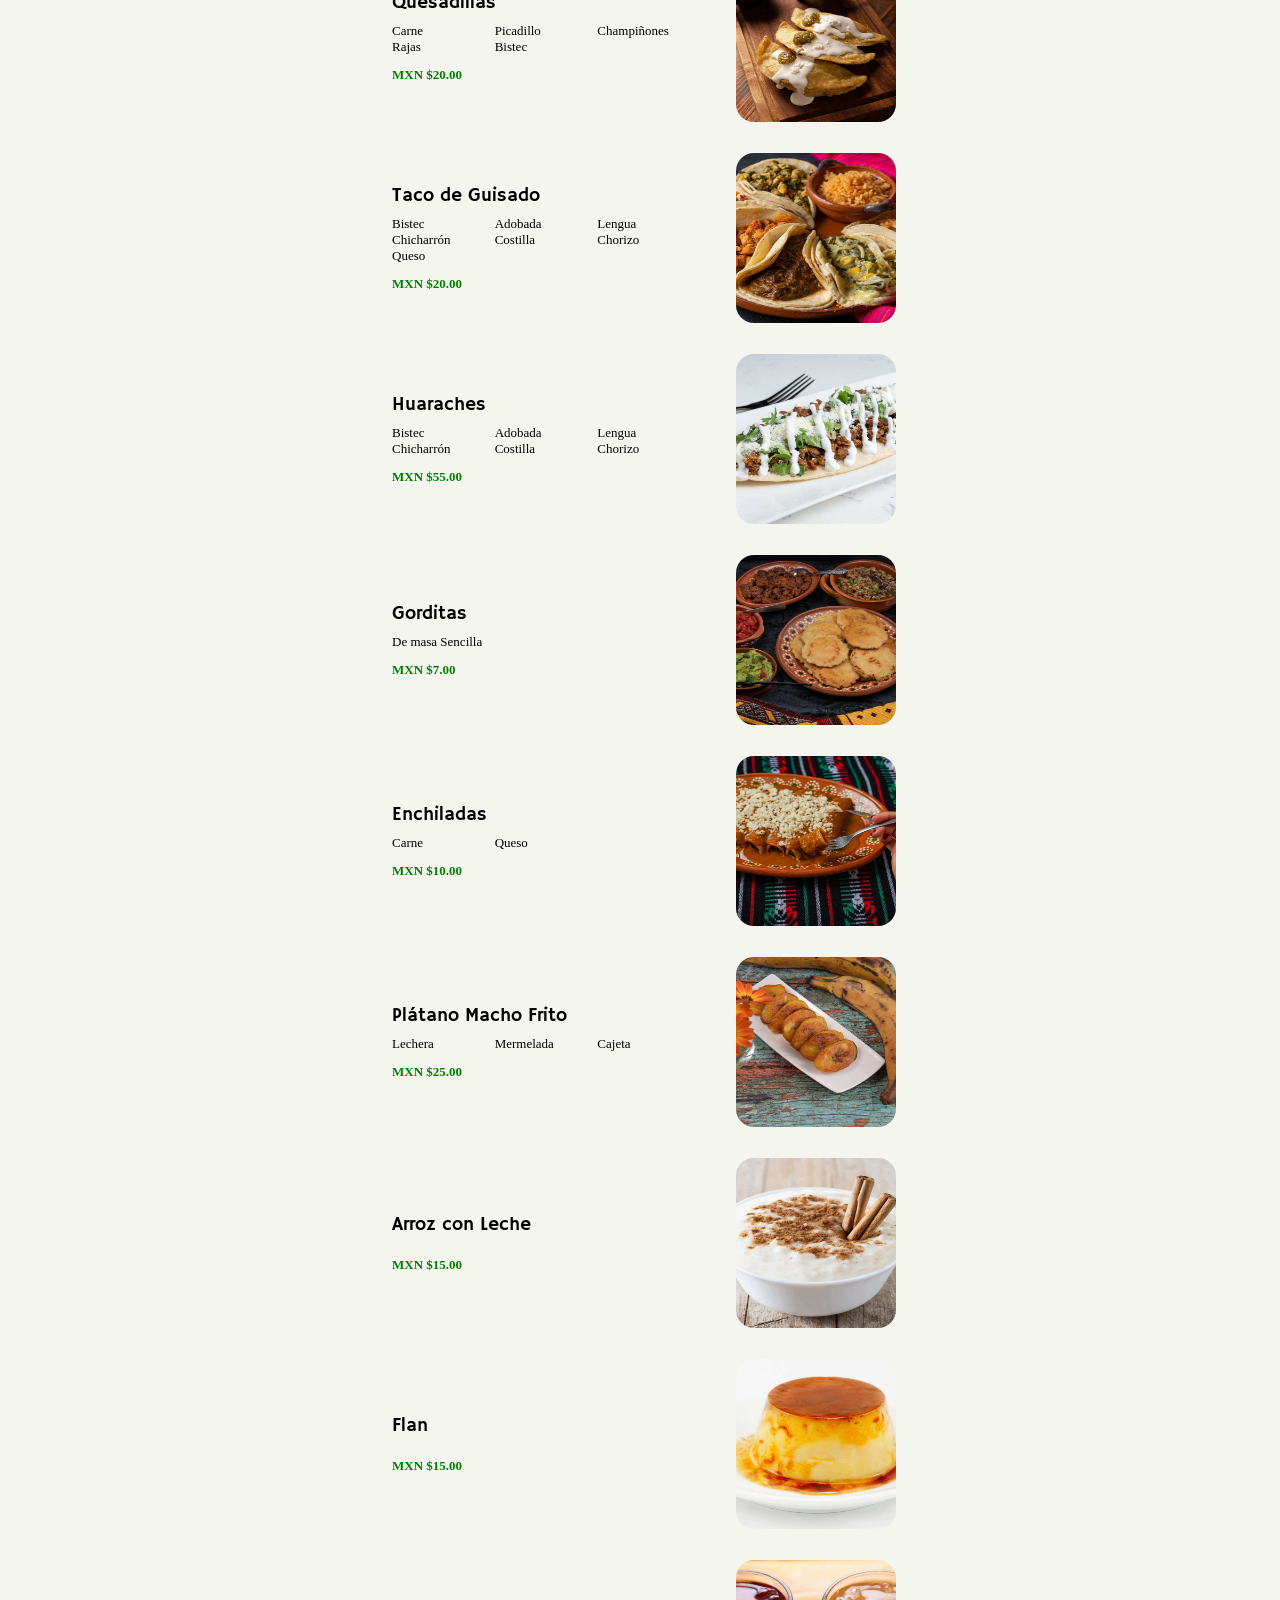
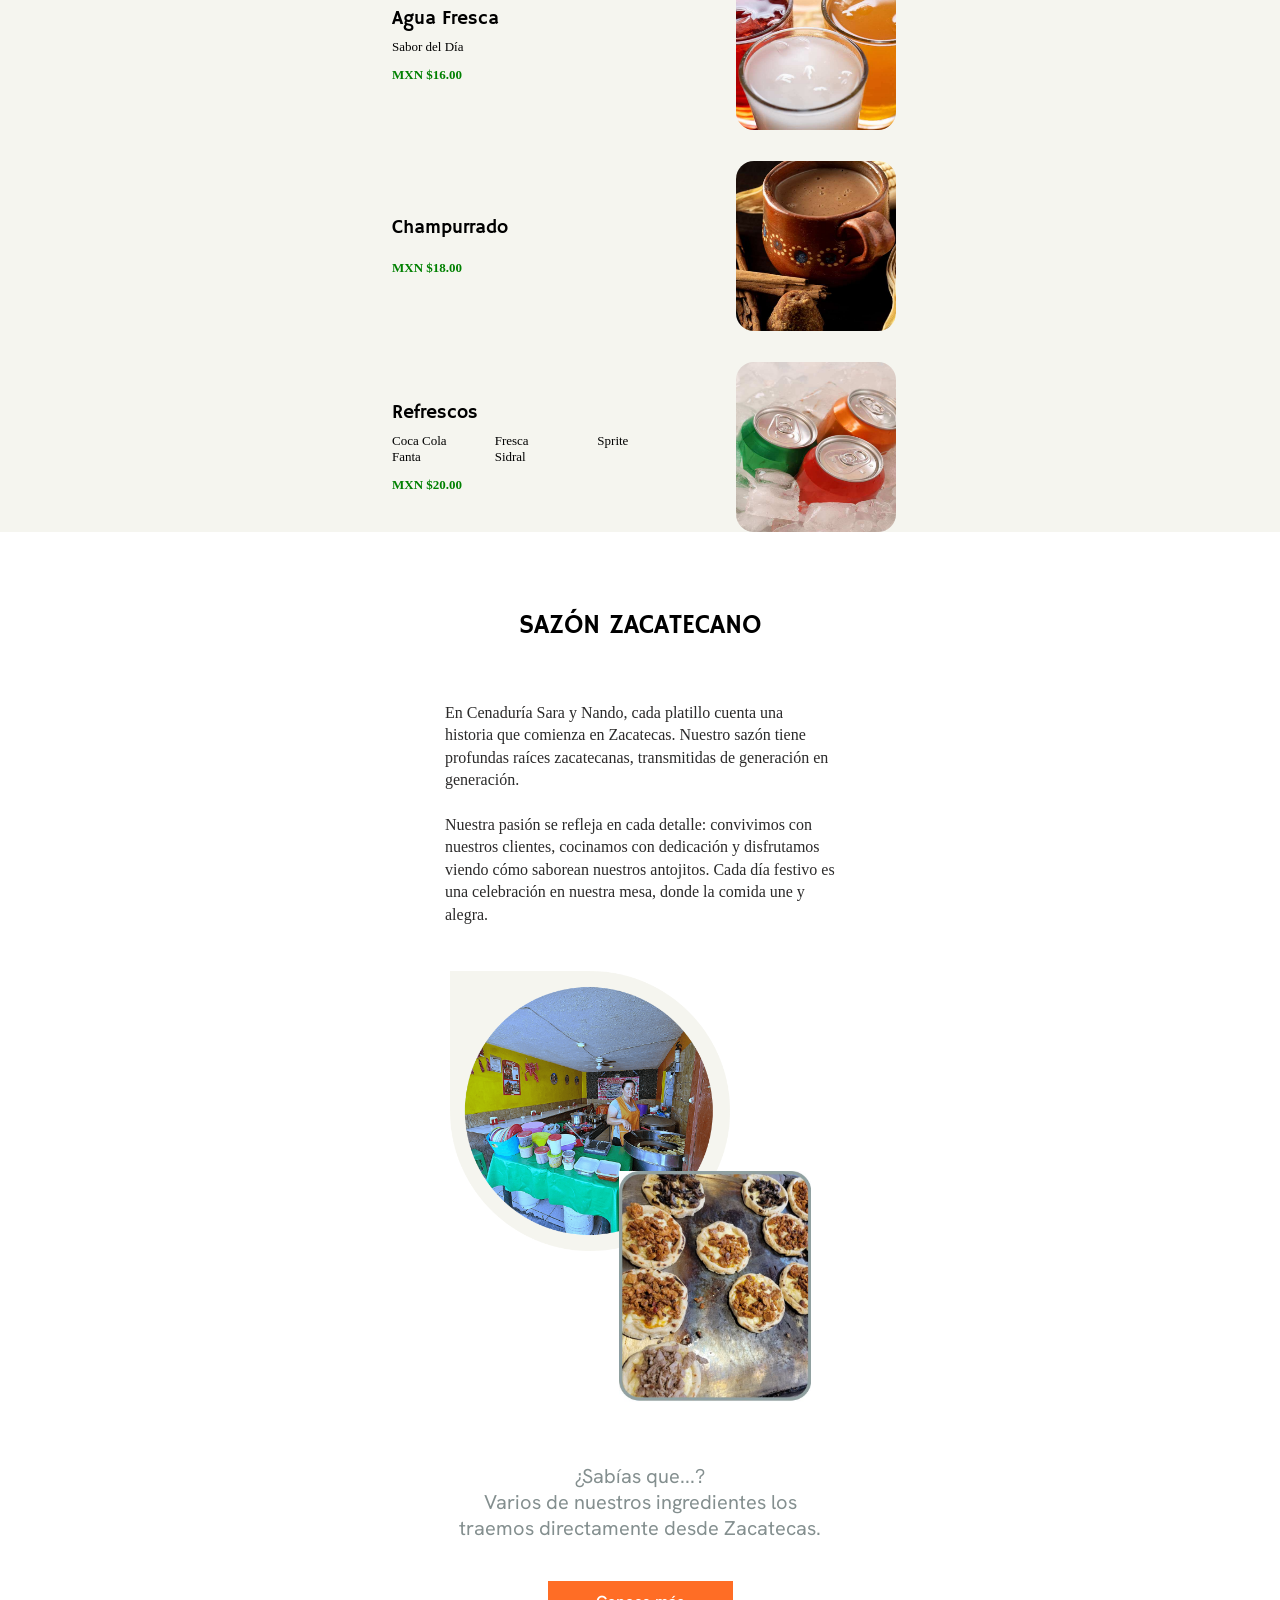
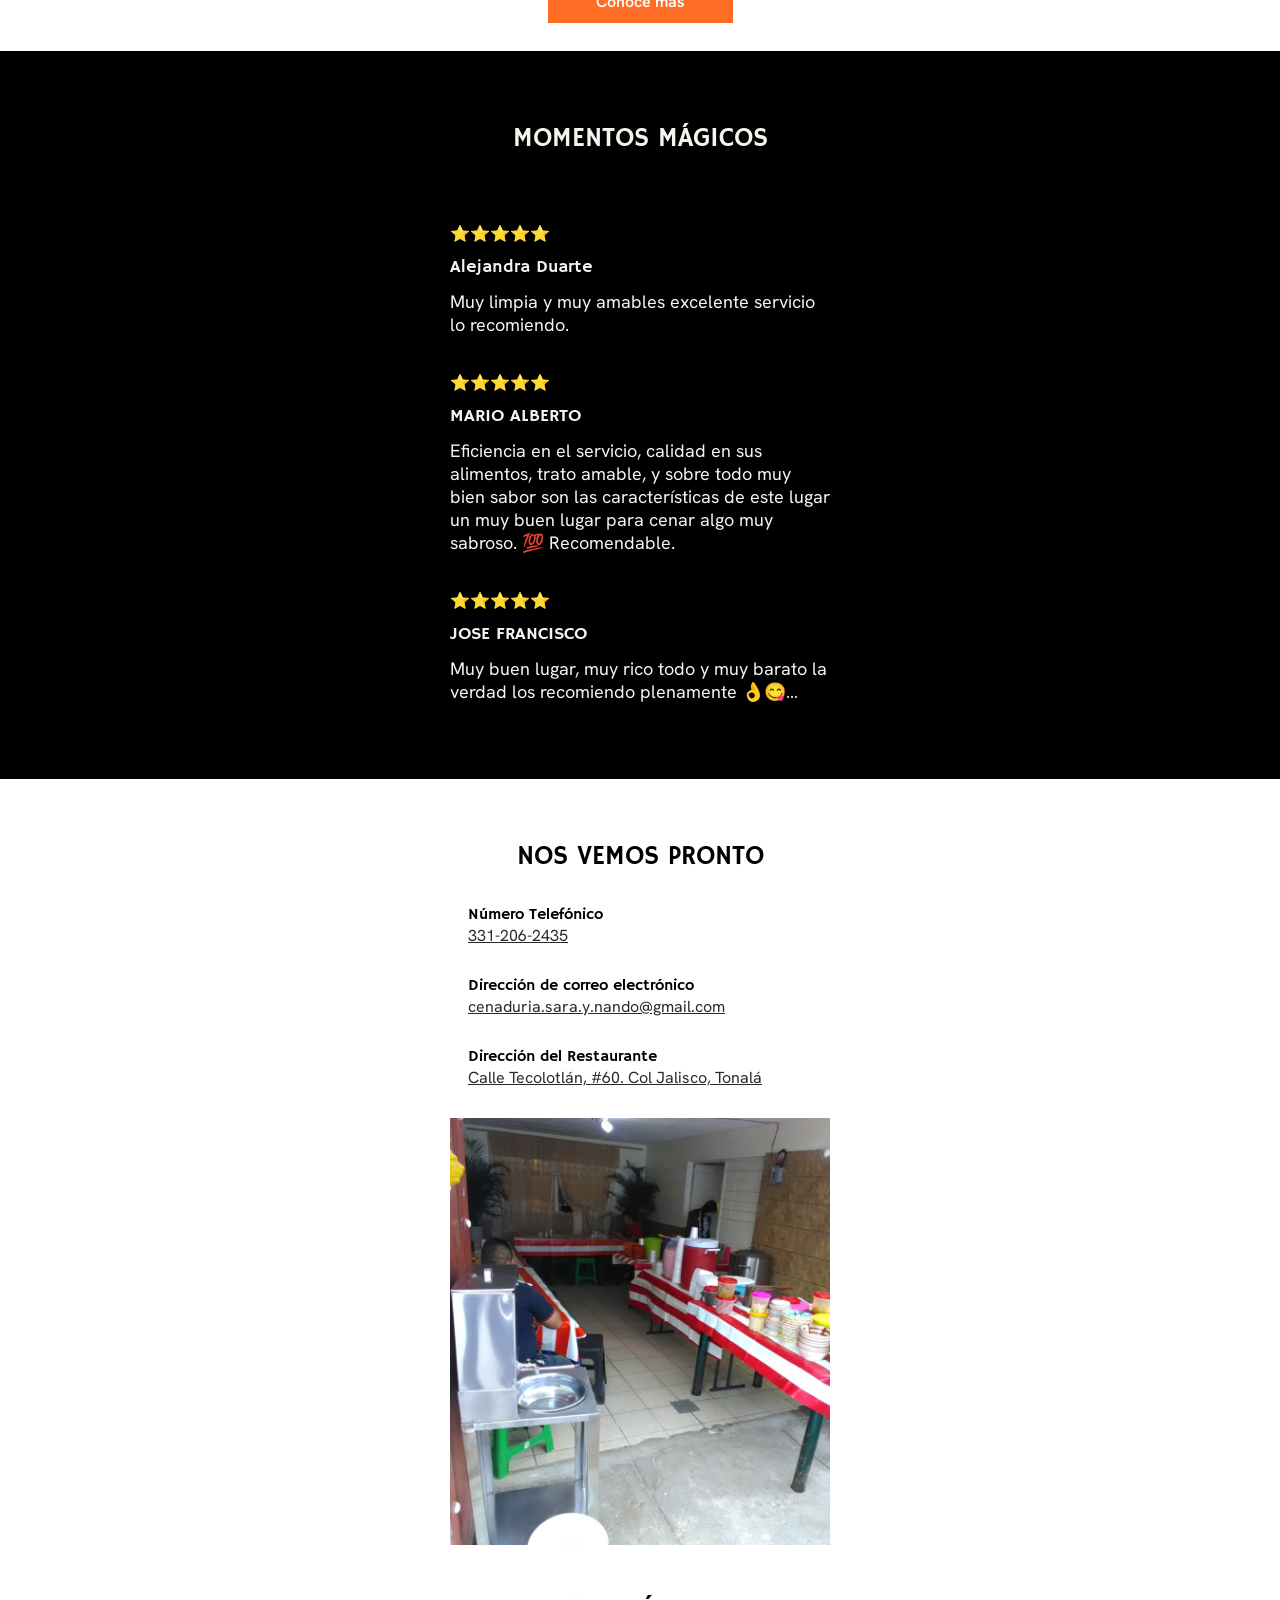
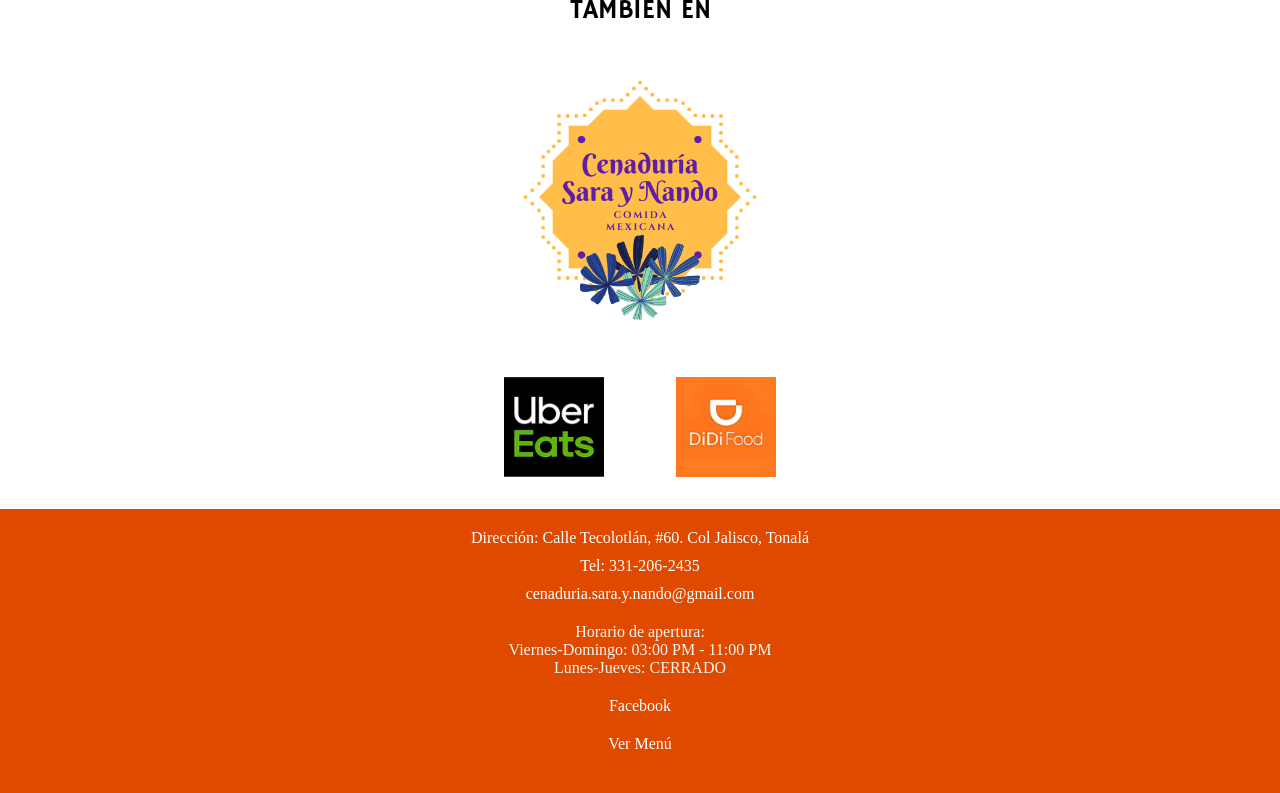
==== commit 3f854f7d: "add: página nuestra historia terminada, nav en desktop terminada, fix: enlaces menu desplegable; aho" ====
--- a/index.html
+++ b/index.html
@@ -32,6 +32,7 @@
             </menu>
           </div>
         </section>
+      
       </nav>
       <nav id="mobile-nav">
         <section id="drop-down-menu" class="inactive drop-down-menu">
@@ -44,12 +45,12 @@
           <div class="menu-content">
             <div>
               <menu>
-                <li><a href="#main">Inicio</a></li>
-                <li><a href="#cards-menu-container">Menú</a></li>
-                <li><a href="#about-us-section">Nuestra historia</a></li>
-                <li><a href="#opinions-section">Opiniones</a></li>
-                <li><a href="#seeYouSoon-section-id">Dirección</a></li>
-                <li><a href="#delivery-section-id">Has tu pedido</a></li>
+                <li><a id="link-inicio" href="#main">Inicio</a></li>
+                <li><a id="link-menu" href="#cards-menu-container">Menú</a></li>
+                <li><a id="link-about-us" href="#about-us-section">Nuestra historia</a></li>
+                <li><a id="link-rates" href="#opinions-section">Opiniones</a></li>
+                <li><a id="link-direction" href="#seeYouSoon-section-id">Dirección</a></li>
+                <li><a id="link-delivery" href="#delivery-section-id">Has tu pedido</a></li>
               </menu>
             </div>
             <div class="rate-us-container">
@@ -76,7 +77,7 @@
         <section class="menu-container" id="cards-menu-container">
           <h2>Menú</h2>
         </section>
-        <section id="about-us-section" class="about-us">
+        <section id="about-us-section" class="about-us info-section-content">
           <div class="about-us-text-container">
             <h2 class="about-us-title">SAZÓN ZACATECANO</h2>
             <p>
@@ -183,6 +184,7 @@
         <div class="footer-menu">
           <a href="#cards-menu-container">Ver Menú</a>
         </div>
+      </footer>
     <script src="./data.js"></script>
     <script src="index.js"></script>
   </body>
--- a/index.css
+++ b/index.css
@@ -14,25 +14,30 @@
   --catenary-font: "Hanken Grotesk", sans-serif;
 }
 
-*{
+* {
   padding: 0;
   margin: 0;
   box-sizing: border-box;
 }
-html{
+
+html {
   font-size: 62.5%;
 }
-.inactive{
+
+.inactive {
   display: none;
 }
-#desktop-nav-container{
+
+#desktop-nav-container {
   display: none;
 }
-header{
+
+header {
   position: fixed;
-  
-}
-#mobile-nav{
+  z-index: 0;
+}
+
+#mobile-nav {
   position: absolute;
   display: flex;
   top: 50px;
@@ -40,7 +45,8 @@
   width: 300px;
   height: 95vh;
 }
-#mobile-nav .drop-down-menu{
+
+#mobile-nav .drop-down-menu {
   width: 300px;
   height: 95vh;
   font-size: 1.6rem;
@@ -48,64 +54,77 @@
   line-height: 44px;
   background-color: var(--pastel-pink);
 }
-.drop-down-menu .logo{
+
+.drop-down-menu .logo {
   display: flex;
   justify-content: center;
   margin: 8px 0 16px 0;
 }
-.drop-down-menu img{
+
+.drop-down-menu img {
   width: 80px;
 }
-#mobile-nav .drop-down-menu .menu-content{
+
+#mobile-nav .drop-down-menu .menu-content {
   display: flex;
   flex-direction: column;
   justify-content: space-between;
   height: 80vh;
 }
-.drop-down-menu .menu-content menu{
+
+.drop-down-menu .menu-content menu {
   margin-left: 16px;
 }
-.drop-down-menu .menu-content li{
+
+.drop-down-menu .menu-content li {
   list-style: none;
 }
-.menu-content li a{
+
+.menu-content li a {
   text-decoration: none;
   color: var(--soft-black);
   cursor: pointer;
 }
-.rate-us-container{
+
+.rate-us-container {
   width: 100%;
   height: 20px;
   margin-bottom: 85px;
   text-align: center;
 }
-.rate-us-container a{
+
+.rate-us-container a {
   text-decoration: none;
   color: green;
   cursor: pointer;
 }
-#desktop-nav{
+
+#desktop-nav {
   display: flex;
   justify-content: end;
   width: 100vw;
   height: 10vh;
 }
-#desktop-nav figure{  
+
+#desktop-nav figure {
   height: 10vh;
 }
-#desktop-nav #ham-btn{
+
+#desktop-nav #ham-btn {
   position: relative;
   margin: 4px 18px 0 0;
   width: 45px;
 }
+
 main .main-section {
   width: 100vw;
   height: 420px;
   background-image: linear-gradient(rgba(0, 0, 0, 0.5), rgba(0, 0, 0, 0.5)), url("./assets/JPG/fondo-principal.jpg");
   background-size: cover;
   background-position: center;
-  
-}
+
+}
+
 .main-section .main-section-container {
   display: flex;
   flex-direction: column;
@@ -114,17 +133,20 @@
   justify-content: start;
   align-items: center;
 }
-.main-section-container .main-section-img{
+
+.main-section-container .main-section-img {
   margin-top: 7vh;
   width: 160px;
 }
-.main-section-container .main-section-title{
+
+.main-section-container .main-section-title {
   font-size: 3rem;
   color: var(--white);
   font-weight: 500;
   font-family: var(--main-font);
 }
-.button{
+
+.button {
   display: flex;
   justify-content: center;
   align-items: center;
@@ -142,7 +164,7 @@
 }
 
 /* Menú cards section */
-.menu-container{
+.menu-container {
   display: flex;
   flex-direction: column;
   width: 100Vw;
@@ -151,54 +173,64 @@
   align-items: center;
   background-color: var(--pastel-green);
 }
-h2{
+
+h2 {
   margin: 32px 0;
   text-align: center;
   font-family: var(--main-font);
   font-size: 2.6rem;
   font-weight: 400;
 }
-.card{
+
+.card {
   display: grid;
-  grid-template-columns: minmax(220px, 340px) minmax(130px,200px);
+  grid-template-columns: minmax(220px, 340px) minmax(130px, 200px);
   margin: 16px 0 0 12px;
   height: 185px;
 }
-.card .card-left-side{
+
+.card .card-left-side {
   display: flex;
   flex-direction: column;
   justify-content: center;
   margin: 0 16px;
 }
-.card .card-left-side p{
+
+.card .card-left-side p {
   font-family: var(--main-font);
   font-size: 1.9rem;
-  font-weight: 500;;
-}
-.card .card-left-side ul{
+  font-weight: 500;
+  ;
+}
+
+.card .card-left-side ul {
   margin: 4px 0px;
   padding: 4px 0;
   display: grid;
   grid-template-columns: 1fr 1fr 1fr;
 
 }
-.card .card-left-side li{
+
+.card .card-left-side li {
   font-size: 1.3rem;
   text-decoration: none;
   list-style: none;
 }
-.card .card-left-side span{
+
+.card .card-left-side span {
   margin-top: 4px;
   font-size: 1.3rem;
   font-weight: 600;
   color: green;
 }
-.card .card-right-side{
-  display: flex;
-  justify-content: center;
-  align-items: center;
-}
-.card .card-right-side img{
+
+.card .card-right-side {
+  display: flex;
+  justify-content: center;
+  align-items: center;
+}
+
+.card .card-right-side img {
   width: 80%;
   max-width: 170px;
   height: 85%;
@@ -207,15 +239,17 @@
 
 /* about us section */
 
-.about-us{
+.about-us {
   margin-top: 36px;
   width: 100%;
 }
-.about-us .images-container{
-  display: flex;
-  justify-content: center;
-  width: 100%;
-}
+
+.about-us .images-container {
+  display: flex;
+  justify-content: center;
+  width: 100%;
+}
+
 .about-us figure {
   margin: 45px 0 80px 0;
   width: 100%;
@@ -226,7 +260,7 @@
 
 .about-us figure .cocinera {
   width: 70%;
-  height:70%;
+  height: 70%;
   right: 25%;
   position: absolute;
   object-fit: contain;
@@ -238,22 +272,25 @@
   top: 50%;
   left: 35%;
   position: absolute;
-  object-fit:contain;
-}
-.about-us .about-us-text-container{
-  width: 100%;
-  height: 100%;
-  display: flex;
-  flex-direction: column;
-  align-items: center;
-}
-.about-us-text-container h2{
+  object-fit: contain;
+}
+
+.info-section-content {
+  width: 100%;
+  height: 100%;
+  display: flex;
+  flex-direction: column;
+  align-items: center;
+}
+
+.about-us-text-container h2 {
   padding: 10px 8px 28px 8px;
   font-family: var(--main-font);
   font-size: 2.6rem;
   font-weight: 400;
 }
-.about-us-text-container p{
+
+.about-us-text-container p {
   max-width: 390px;
   margin: 0 10px 0 10px;
   font-family: var(--tertiary-font);
@@ -262,13 +299,14 @@
   color: var(--soft-black);
 }
 
-.about-us-know-more{
-  display: flex;
-  flex-direction: column;
-  align-items: center;
-  width: 100%;
-}
-.about-us-know-more p{
+.about-us-know-more {
+  display: flex;
+  flex-direction: column;
+  align-items: center;
+  width: 100%;
+}
+
+.about-us-know-more p {
   max-width: 390px;
   padding: 12px;
   text-align: center;
@@ -279,7 +317,7 @@
 
 /* Opinions section */
 
-#opinions-section{
+#opinions-section {
   display: flex;
   flex-direction: column;
   justify-content: center;
@@ -291,58 +329,66 @@
   background-color: var(--just-black);
 }
 
-.opinion-card{
+.opinion-card {
   max-width: 380px;
   height: 100%;
   margin: 36px 20px;
   font-size: 1.8rem;
 }
-.opinion-card span{
-  font-size: 1.6rem;
-}
-.opinion-own{
+
+.opinion-card span {
+  font-size: 1.6rem;
+}
+
+.opinion-own {
   margin: 12px 0;
   font-family: var(--main-font);
   font-weight: 500;
 }
-.opinion{
+
+.opinion {
   font-family: var(--catenary-font);
 }
 
 /* Nos vemos pronto section */
 
-.seeYouSoon-section{
-  display: flex;
-  flex-direction: column;
-  align-items: center;
-  width: 100%;
-  height: 100%;
-}
-
-.seeYouSoon-title{
+.seeYouSoon-section {
+  display: flex;
+  flex-direction: column;
+  align-items: center;
+  width: 100%;
+  height: 100%;
+}
+
+.seeYouSoon-title {
   text-align: center;
 }
-.seeYouSoon-content{
+
+.seeYouSoon-content {
   max-width: 380px;
   margin: 30px 18px;
   font-size: 1.6rem;
 }
+
 .seeYouSoon-content p {
   font-family: var(--main-font);
 }
-.seeYouSoon-content a{
+
+.seeYouSoon-content a {
   position: relative;
   color: var(--soft-black);
   font-family: var(--catenary-font);
   cursor: pointer;
   z-index: 10;
 }
-.seeYouSoon-section figure{
+
+.seeYouSoon-section figure {
   display: flex;
   justify-content: center;
   max-width: 385px;
 }
-.seeYouSoon-section figure img{
+
+.seeYouSoon-section figure img {
   width: 100%;
 }
 
@@ -355,28 +401,34 @@
   flex-direction: column;
   justify-content: center;
 }
+
 .delivery-section h2 {
   margin: 20px 0;
 }
+
 .delivery-section-logo-container {
   display: flex;
   justify-content: center;
   width: 100%;
   margin-bottom: 18px;
 }
+
 .delivery-section-logo-container img {
   max-width: 300px;
 }
+
 .delivery-section-apps-container {
   display: flex;
   justify-content: center;
   width: 100%;
   margin-bottom: 18px;
 }
+
 .delivery-section-apps-container img {
   max-width: 100px;
   margin: 12px 36px;
 }
+
 .delivery-section-apps-container a {
   cursor: pointer;
   z-index: 10;
@@ -393,22 +445,32 @@
   font-family: var(--secondary-font);
   font-weight: 400;
 }
-footer a{
+
+footer a {
   cursor: pointer;
   z-index: 10;
-  
-}
-.footer-contacto, .footer-horario, .footer-redes, .footer-legales, .footer-menu {
+
+}
+
+.footer-contacto,
+.footer-horario,
+.footer-redes,
+.footer-menu {
   margin-bottom: 20px;
 }
 
-.footer-contacto a, .footer-redes a, .footer-legales a, .footer-menu a {
+.footer-contacto a,
+.footer-redes a,
+.footer-menu a {
   color: #fff;
   text-decoration: none;
   display: block;
   margin-bottom: 10px;
 }
 
-.footer-contacto a:hover, .footer-redes a:hover, .footer-legales a:hover, .footer-menu a:hover {
+.footer-contacto a:hover,
+.footer-redes a:hover,
+.footer-legales a:hover,
+.footer-menu a:hover {
   text-decoration: underline;
 }
--- a/large-screen.css
+++ b/large-screen.css
@@ -14,45 +14,60 @@
   --catenary-font: "Hanken Grotesk", sans-serif;
 }
 
-header #ham-btn{
+header #ham-btn {
   display: none;
 }
-header #mobile-nav{
+
+header #mobile-nav {
   display: none;
 }
 
 /* desktop nav */
-header{
+header {
+  width: 100%;
+  height: 50px;
+  display: flex;
+  justify-content: center;
+  background-color: var(--pastel-green);
   z-index: 1000;
 }
-header #desktop-nav-container{
+
+header #desktop-nav {
+  display: flex;
+  justify-content: center;
+}
+
+header #desktop-nav-container {
   display: flex;
   flex-direction: row;
   justify-content: space-between;
-  width: 100%;
-  height: 50px;
-  background-color: var(--pastel-green);
+  width: 80%;
+  max-width: 1200px;
+  height: 100%;
+}
 
-}
-header .logo-desktop{
+header .logo-desktop {
   justify-content: flex-start;
 }
-header .logo-desktop img{
+
+header .logo-desktop img {
   width: 50px;
 }
 
-menu{ 
+menu {
   display: flex;
   align-items: center;
   height: 50px;
   padding-right: 30px;
 }
-menu li{
+
+menu li {
   padding: 0 15px;
   font-size: 1.6rem;
   list-style: none;
 }
-menu li a{
+
+menu li a {
   color: var(--just-black);
   cursor: pointer;
   text-decoration: none;
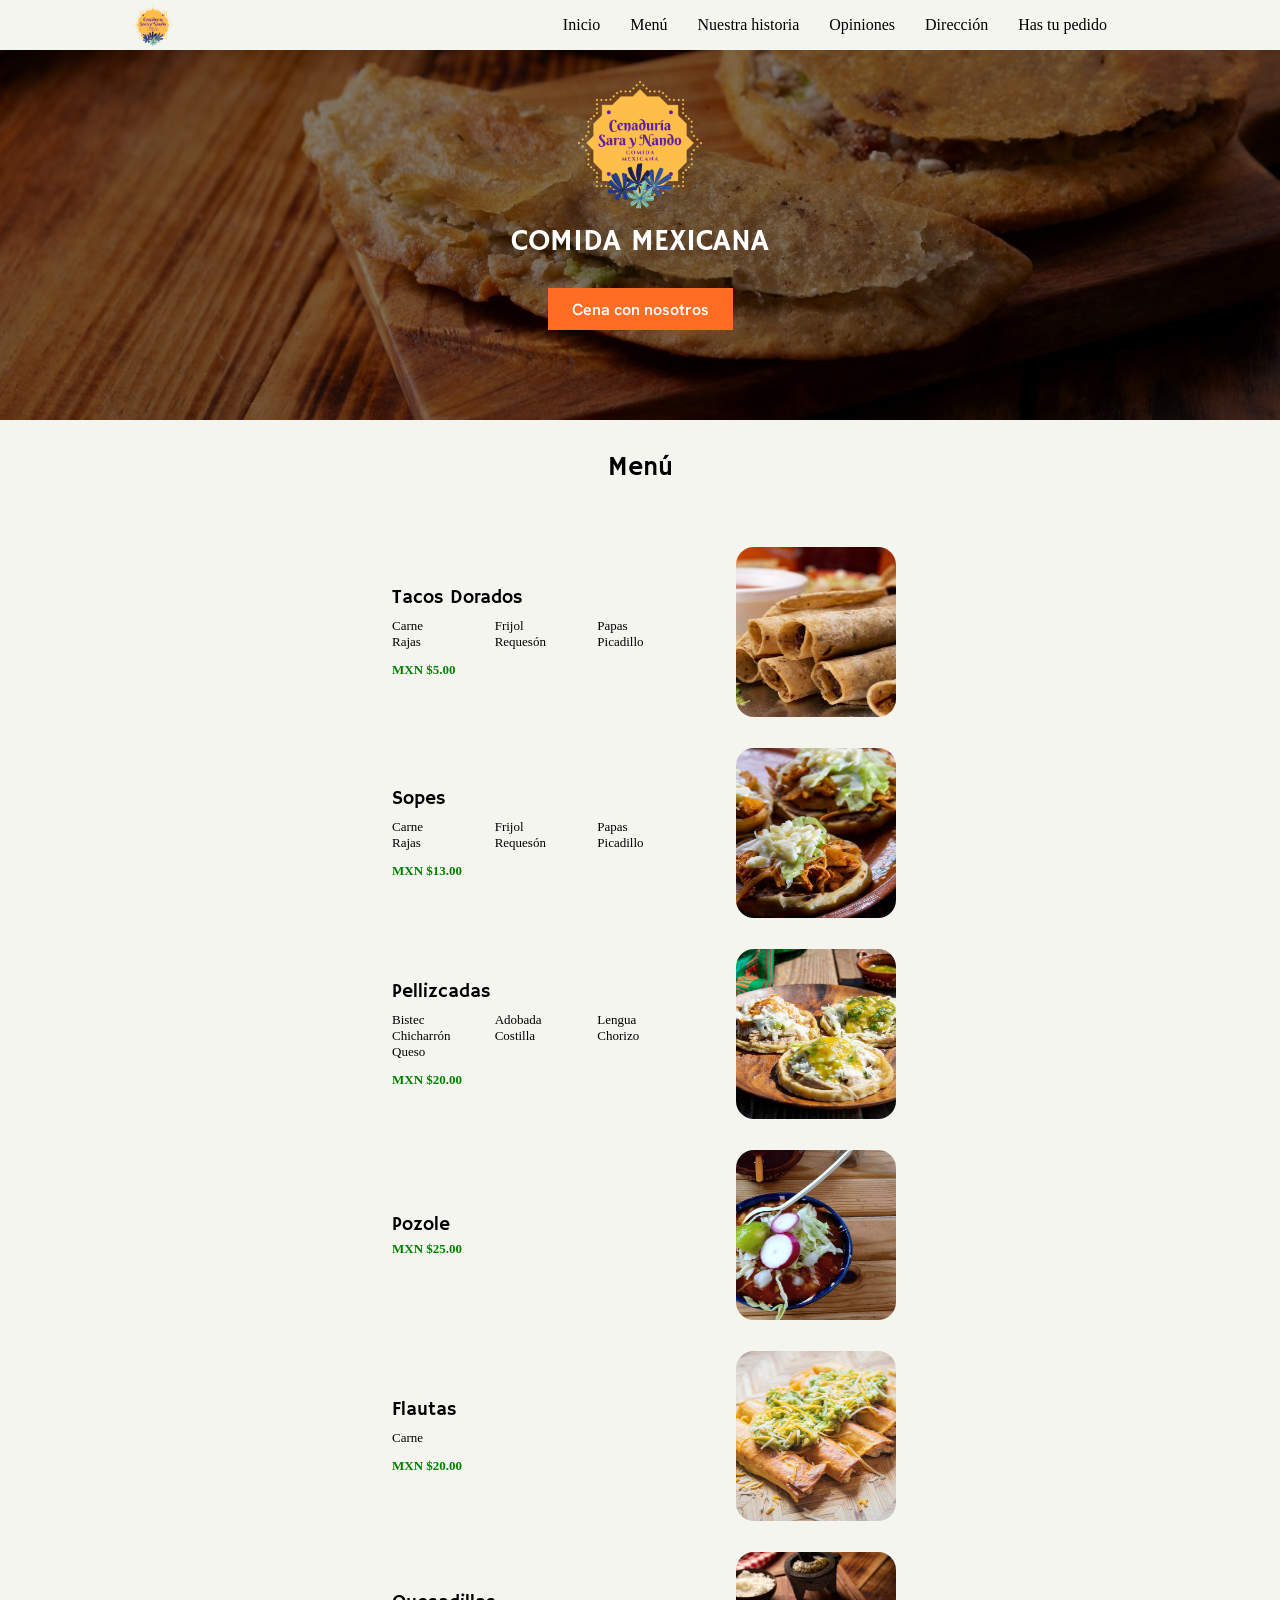
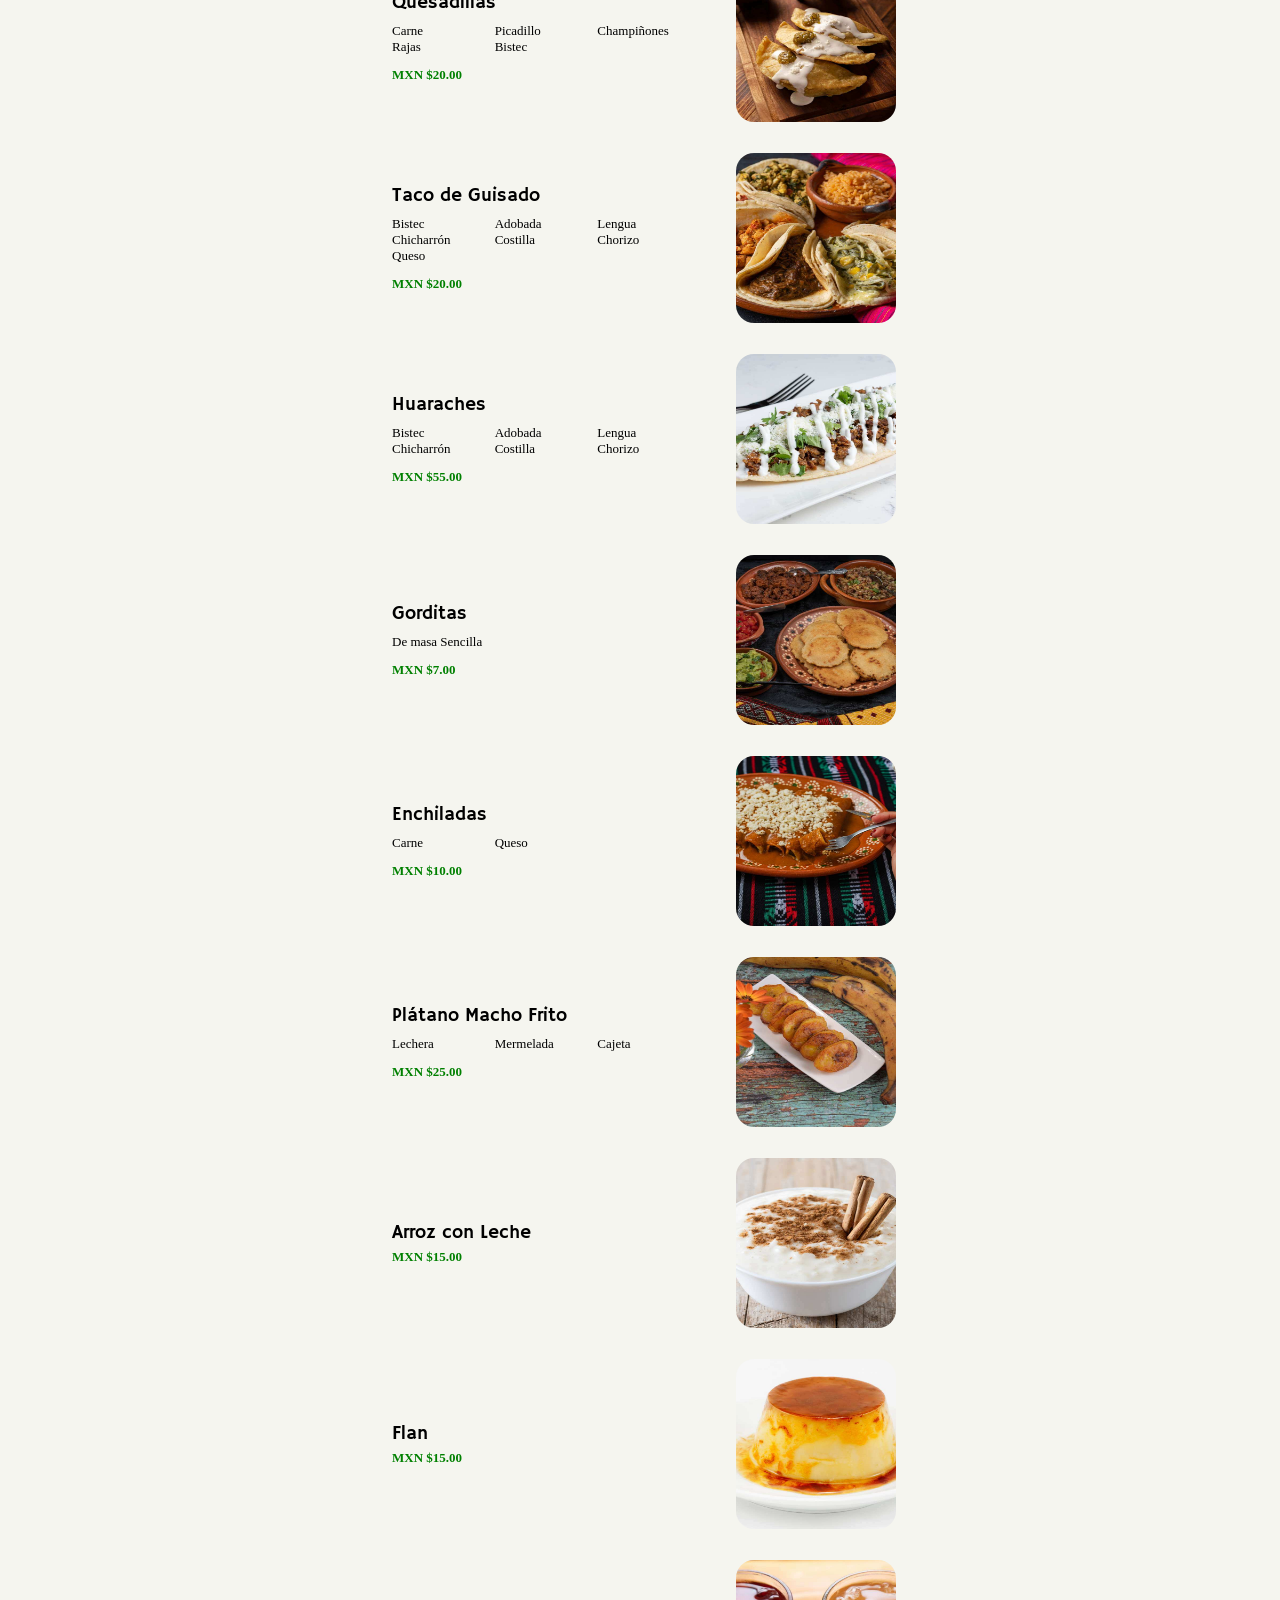
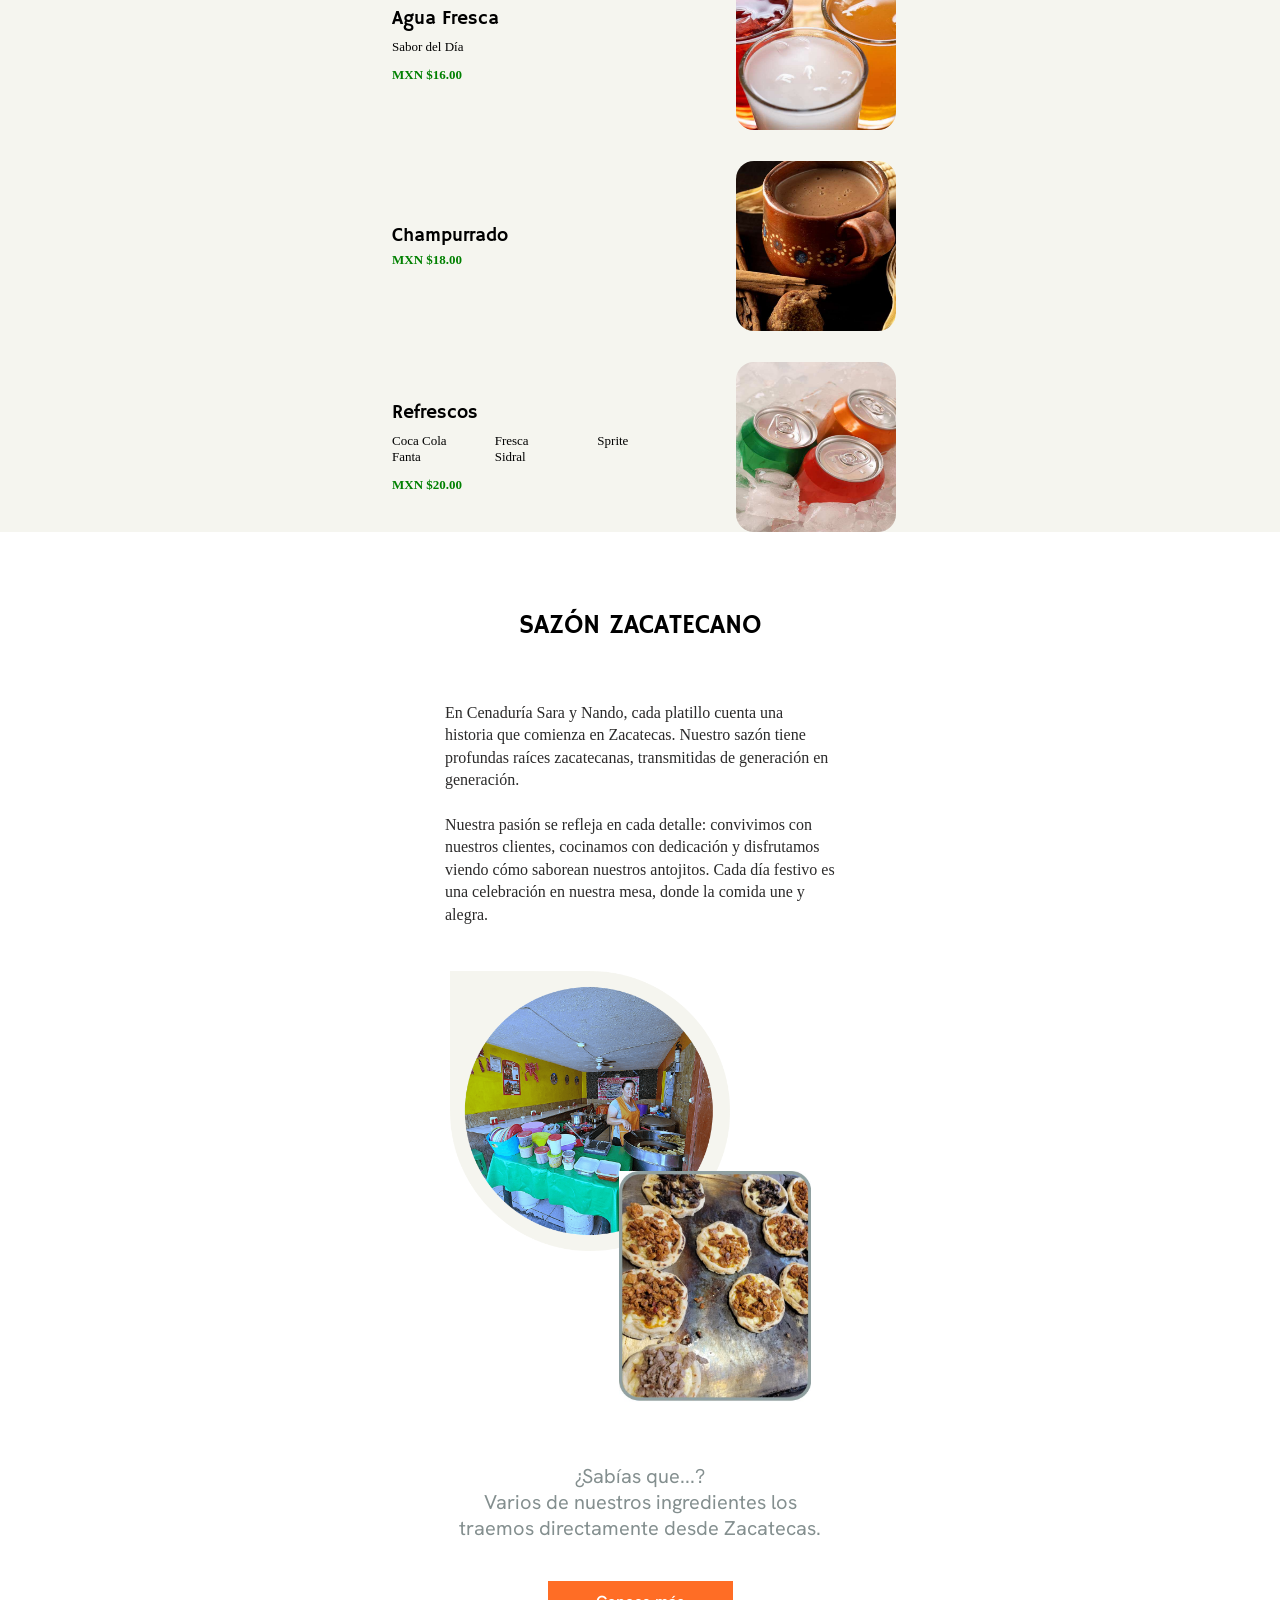
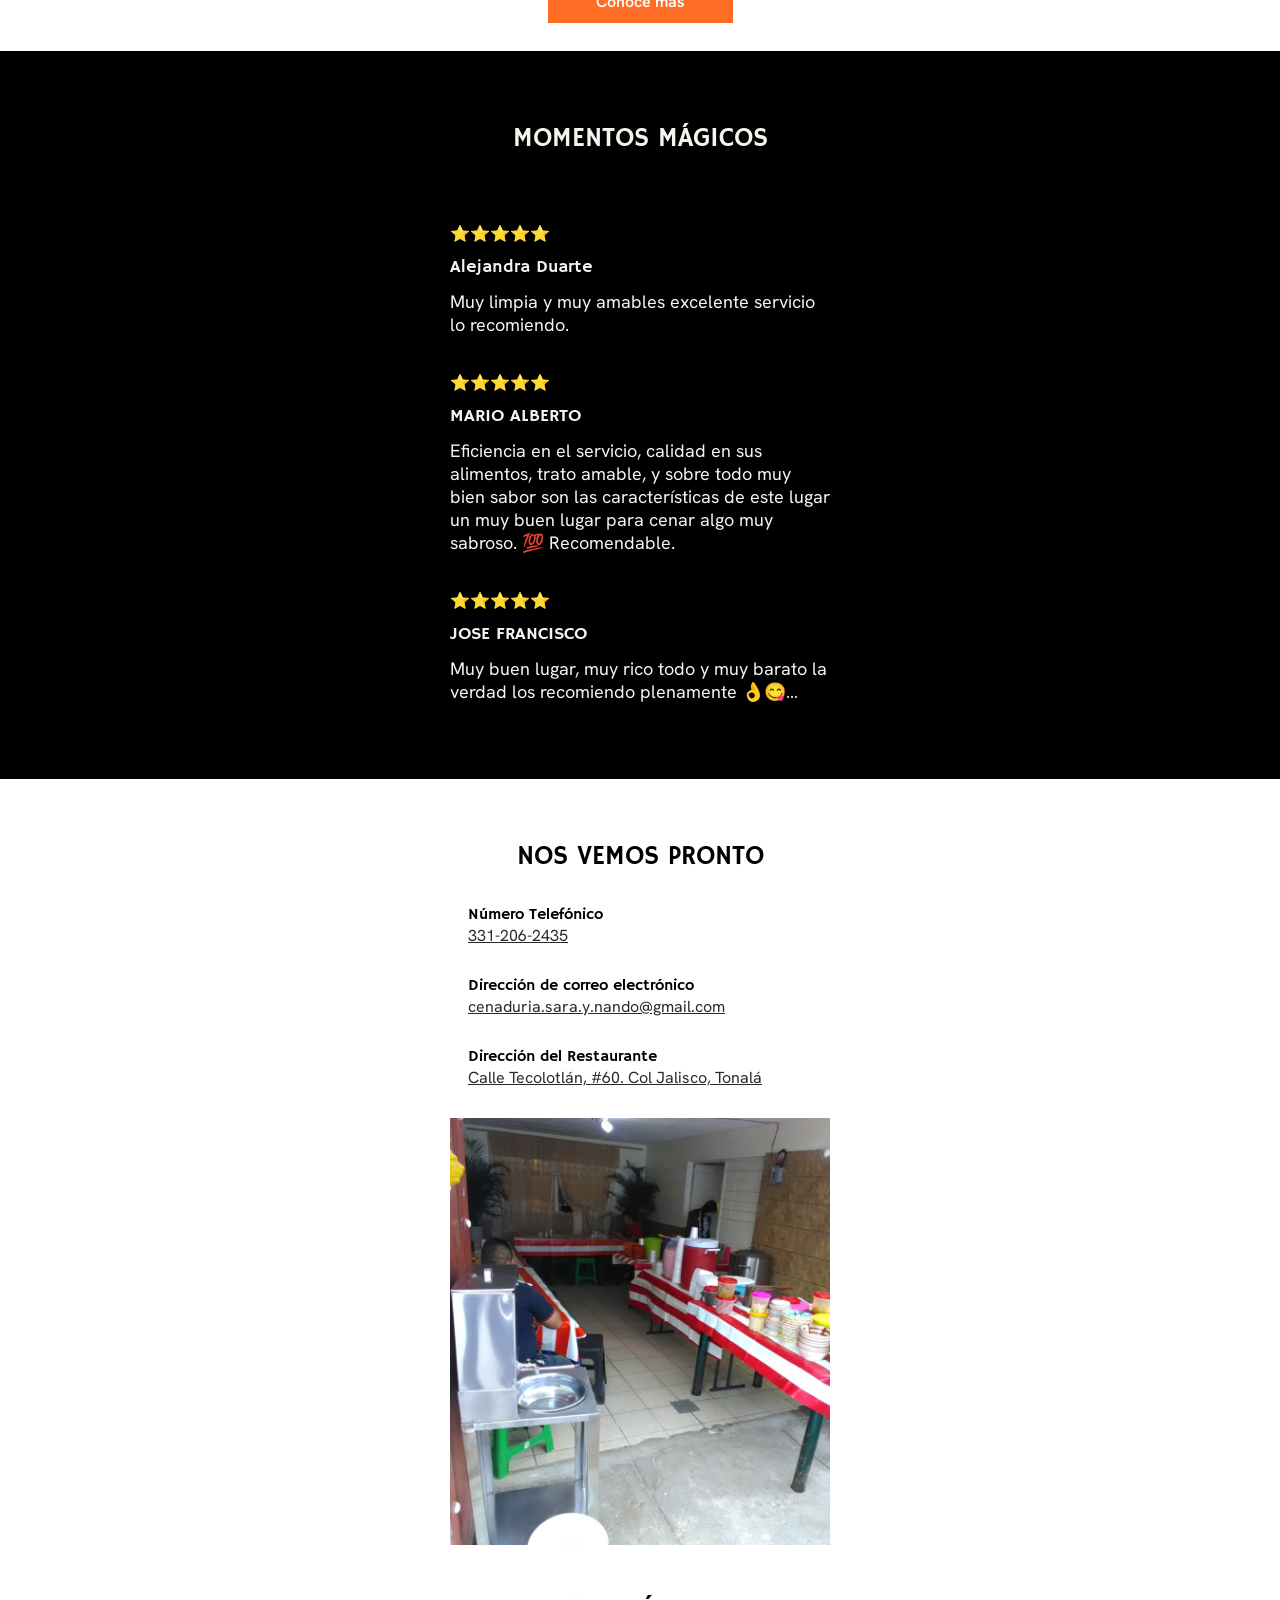
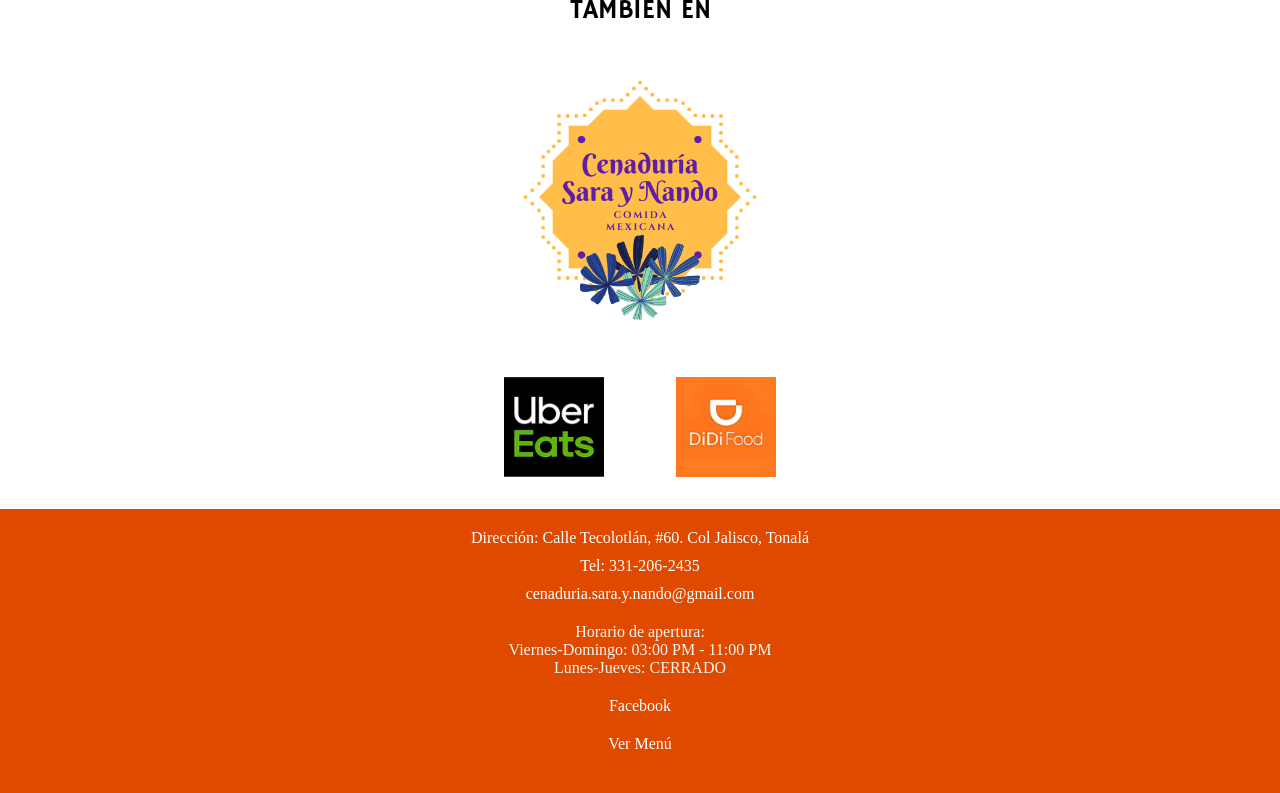
==== commit cf5af467: "Refact: menu cards, ahora estan hardcodeadas en el html." ====
--- a/index.html
+++ b/index.html
@@ -76,7 +76,226 @@
       
         <section class="menu-container" id="cards-menu-container">
           <h2>Menú</h2>
-        </section>
+          <div class="card">
+            <div class="card-left-side">
+              <p>Tacos Dorados</p>
+              <ul>
+                <li>Carne</li>
+                <li>Frijol</li>
+                <li>Papas</li>
+                <li>Rajas</li>
+                <li>Requesón</li>
+                <li>Picadillo</li>
+              </ul>
+              <span>MXN $5.00</span>
+            </div>
+            <div class="card-right-side">
+              <img src="./assets/JPG/tacos-dorados.jpg" alt="imagen de Tacos Dorados">
+            </div>
+          </div>
+          <div class="card">
+            <div class="card-left-side">
+              <p>Sopes</p>
+              <ul>
+                <li>Carne</li>
+                <li>Frijol</li>
+                <li>Papas</li>
+                <li>Rajas</li>
+                <li>Requesón</li>
+                <li>Picadillo</li>
+              </ul>
+              <span>MXN $13.00</span>
+            </div>
+            <div class="card-right-side">
+              <img src="./assets/JPG/sopes.jpg" alt="imagen de Sopes">
+            </div>
+          </div>
+          <div class="card">
+            <div class="card-left-side">
+              <p>Pellizcadas</p>
+              <ul>
+                <li>Bistec</li>
+                <li>Adobada</li>
+                <li>Lengua</li>
+                <li>Chicharrón</li>
+                <li>Costilla</li>
+                <li>Chorizo</li>
+                <li>Queso</li>
+              </ul>
+              <span>MXN $20.00</span>
+            </div>
+            <div class="card-right-side">
+              <img src="./assets/JPG/pellizcadas.jpg" alt="imagen de Pellizcadas">
+            </div>
+          </div>
+          <div class="card">
+            <div class="card-left-side">
+              <p>Pozole</p>
+              <span>MXN $25.00</span>
+            </div>
+            <div class="card-right-side">
+              <img src="./assets/JPG/pozole.jpg" alt="imagen de Pozole">
+            </div>
+          </div>
+          <div class="card">
+            <div class="card-left-side">
+              <p>Flautas</p>
+              <ul>
+                <li>Carne</li>
+              </ul>
+              <span>MXN $20.00</span>
+            </div>
+            <div class="card-right-side">
+              <img src="./assets/JPG/flautas.jpg" alt="imagen de Flautas">
+            </div>
+          </div>
+          <div class="card">
+            <div class="card-left-side">
+              <p>Quesadillas</p>
+              <ul>
+                <li>Carne</li>
+                <li>Picadillo</li>
+                <li>Champiñones</li>
+                <li>Rajas</li>
+                <li>Bistec</li>
+              </ul>
+              <span>MXN $20.00</span>
+            </div>
+            <div class="card-right-side">
+              <img src="./assets/JPG/quesadillas.jpg" alt="imagen de Quesadillas">
+            </div>
+          </div>
+          <div class="card">
+            <div class="card-left-side">
+              <p>Taco de Guisado</p>
+              <ul>
+                <li>Bistec</li>
+                <li>Adobada</li>
+                <li>Lengua</li>
+                <li>Chicharrón</li>
+                <li>Costilla</li>
+                <li>Chorizo</li>
+                <li>Queso</li>
+              </ul>
+              <span>MXN $20.00</span>
+            </div>
+            <div class="card-right-side">
+              <img src="./assets/JPG/tacos-de-guisado.jpg" alt="imagen de Taco de Guisado">
+            </div>
+          </div>
+          <div class="card">
+            <div class="card-left-side">
+              <p>Huaraches</p>
+              <ul>
+                <li>Bistec</li>
+                <li>Adobada</li>
+                <li>Lengua</li>
+                <li>Chicharrón</li>
+                <li>Costilla</li>
+                <li>Chorizo</li>
+              </ul>
+              <span>MXN $55.00</span>
+            </div>
+            <div class="card-right-side">
+              <img src="./assets/JPG/huaraches.jpg" alt="imagen de Huaraches">
+            </div>
+          </div>
+          <div class="card">
+            <div class="card-left-side">
+              <p>Gorditas</p>
+              <ul>
+                <li>De masa Sencilla</li>
+              </ul>
+              <span>MXN $7.00</span>
+            </div>
+            <div class="card-right-side">
+              <img src="./assets/JPG/gorditas.jpg" alt="imagen de Gorditas">
+            </div>
+          </div>
+          <div class="card">
+            <div class="card-left-side">
+              <p>Enchiladas</p>
+              <ul>
+                <li>Carne</li>
+                <li>Queso</li>
+              </ul>
+              <span>MXN $10.00</span>
+            </div>
+            <div class="card-right-side">
+              <img src="./assets/JPG/enchiladas.jpg" alt="imagen de Enchiladas">
+            </div>
+          </div>
+          <div class="card">
+            <div class="card-left-side">
+              <p>Plátano Macho Frito</p>
+              <ul>
+                <li>Lechera</li>
+                <li>Mermelada</li>
+                <li>Cajeta</li>
+              </ul>
+              <span>MXN $25.00</span>
+            </div>
+            <div class="card-right-side">
+              <img src="./assets/JPG/platano-macho.jpg" alt="imagen de Plátano Macho Frito">
+            </div>
+          </div>
+          <div class="card">
+            <div class="card-left-side">
+              <p>Arroz con Leche</p>
+              <span>MXN $15.00</span>
+            </div>
+            <div class="card-right-side">
+              <img src="./assets/JPG/arroz-con-leche.jpg" alt="imagen de Arroz con Leche">
+            </div>
+          </div>
+          <div class="card">
+            <div class="card-left-side">
+              <p>Flan</p>
+              <span>MXN $15.00</span>
+            </div>
+            <div class="card-right-side">
+              <img src="./assets/JPG/flan.jpg" alt="imagen de Flan">
+            </div>
+          </div>
+          <div class="card">
+            <div class="card-left-side">
+              <p>Agua Fresca</p>
+              <ul>
+                <li>Sabor del Día</li>
+              </ul>
+              <span>MXN $16.00</span>
+            </div>
+            <div class="card-right-side">
+              <img src="./assets/JPG/agua-fresca.jpg" alt="imagen de Agua Fresca">
+            </div>
+          </div>
+          <div class="card">
+            <div class="card-left-side">
+              <p>Champurrado</p>
+              <span>MXN $18.00</span>
+            </div>
+            <div class="card-right-side">
+              <img src="./assets/JPG/atole.jpg" alt="imagen de Champurrado">
+            </div>
+          </div>
+          <div class="card">
+            <div class="card-left-side">
+              <p>Refrescos</p>
+              <ul>
+                <li>Coca Cola</li>
+                <li>Fresca</li>
+                <li>Sprite</li>
+                <li>Fanta</li>
+                <li>Sidral</li>
+              </ul>
+              <span>MXN $20.00</span>
+            </div>
+            <div class="card-right-side">
+              <img src="./assets/JPG/refrescos.jpg" alt="imagen de Refrescos">
+            </div>
+          </div>
+        </section>
+        
         <section id="about-us-section" class="about-us info-section-content">
           <div class="about-us-text-container">
             <h2 class="about-us-title">SAZÓN ZACATECANO</h2>
--- a/index.css
+++ b/index.css
@@ -116,7 +116,7 @@
   width: 45px;
 }
 
-main .main-section {
+.main-section {
   width: 100vw;
   height: 420px;
   background-image: linear-gradient(rgba(0, 0, 0, 0.5), rgba(0, 0, 0, 0.5)), url("./assets/JPG/fondo-principal.jpg");
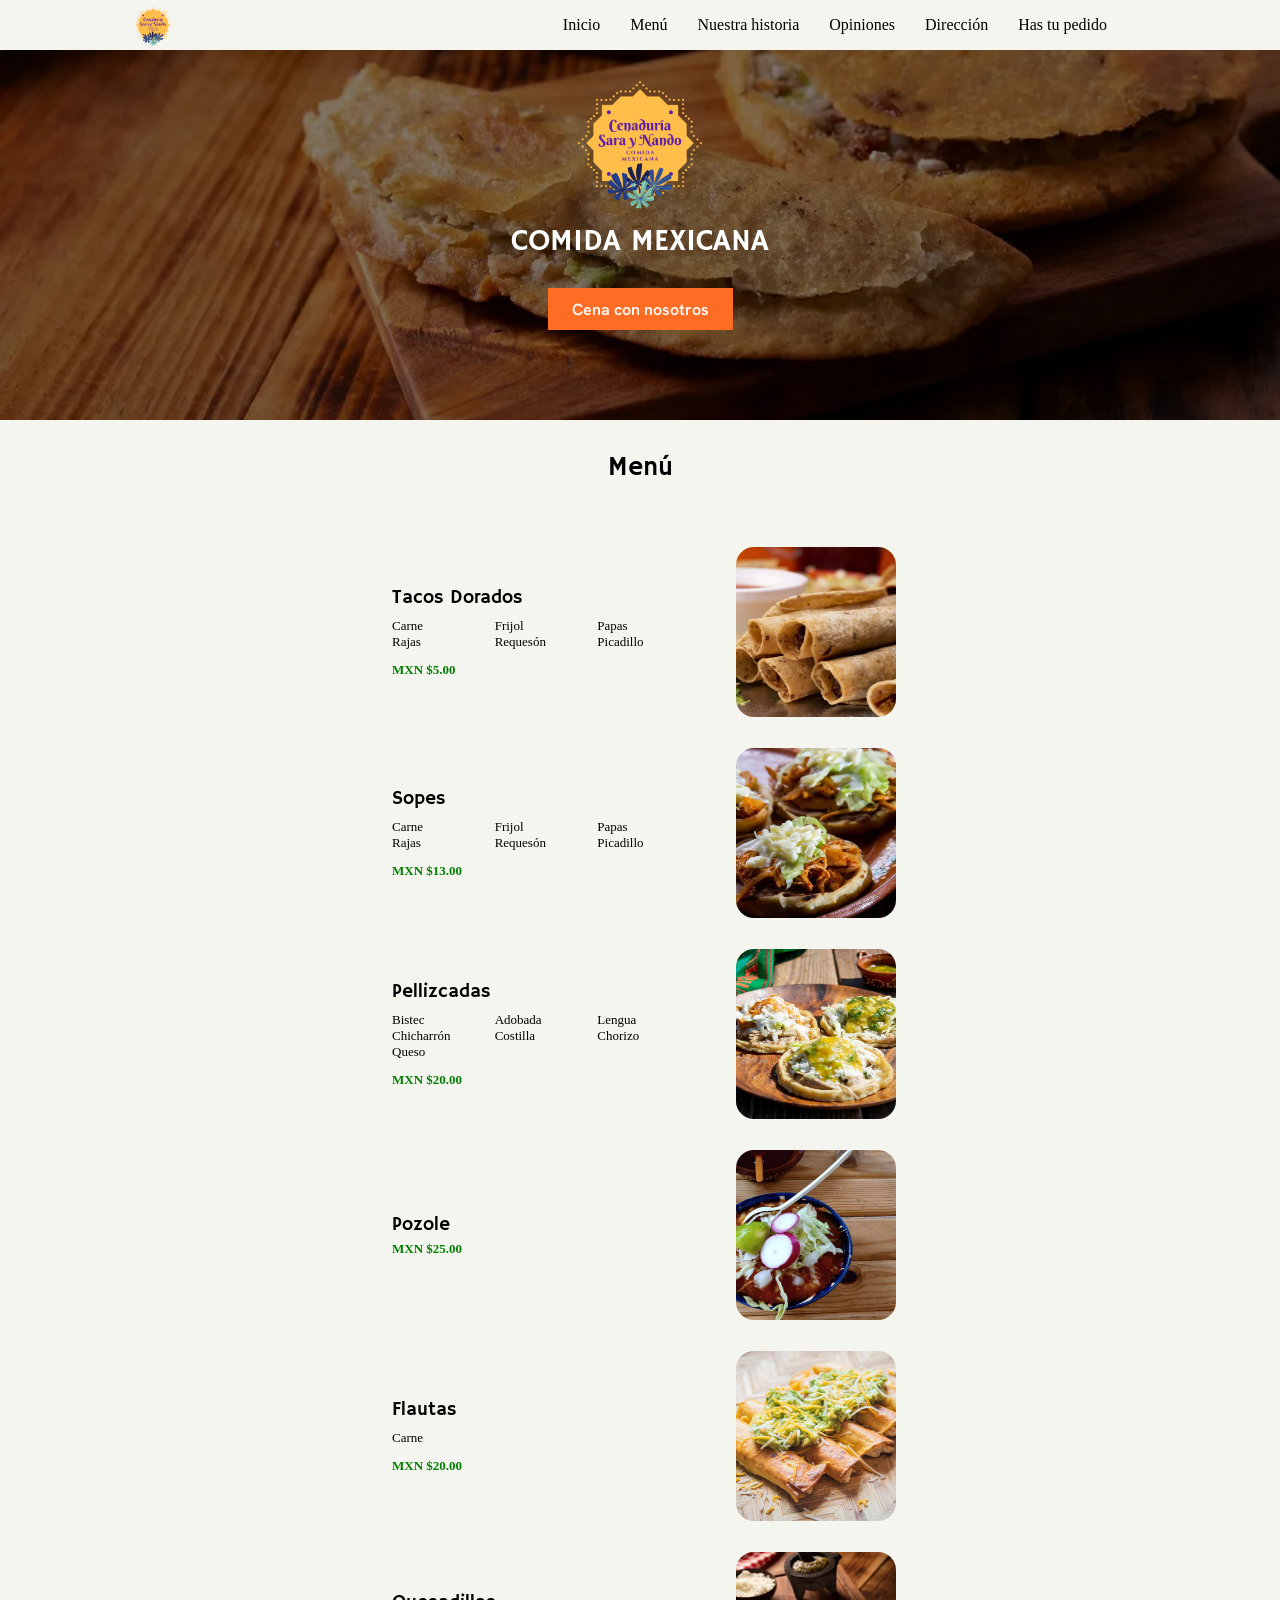
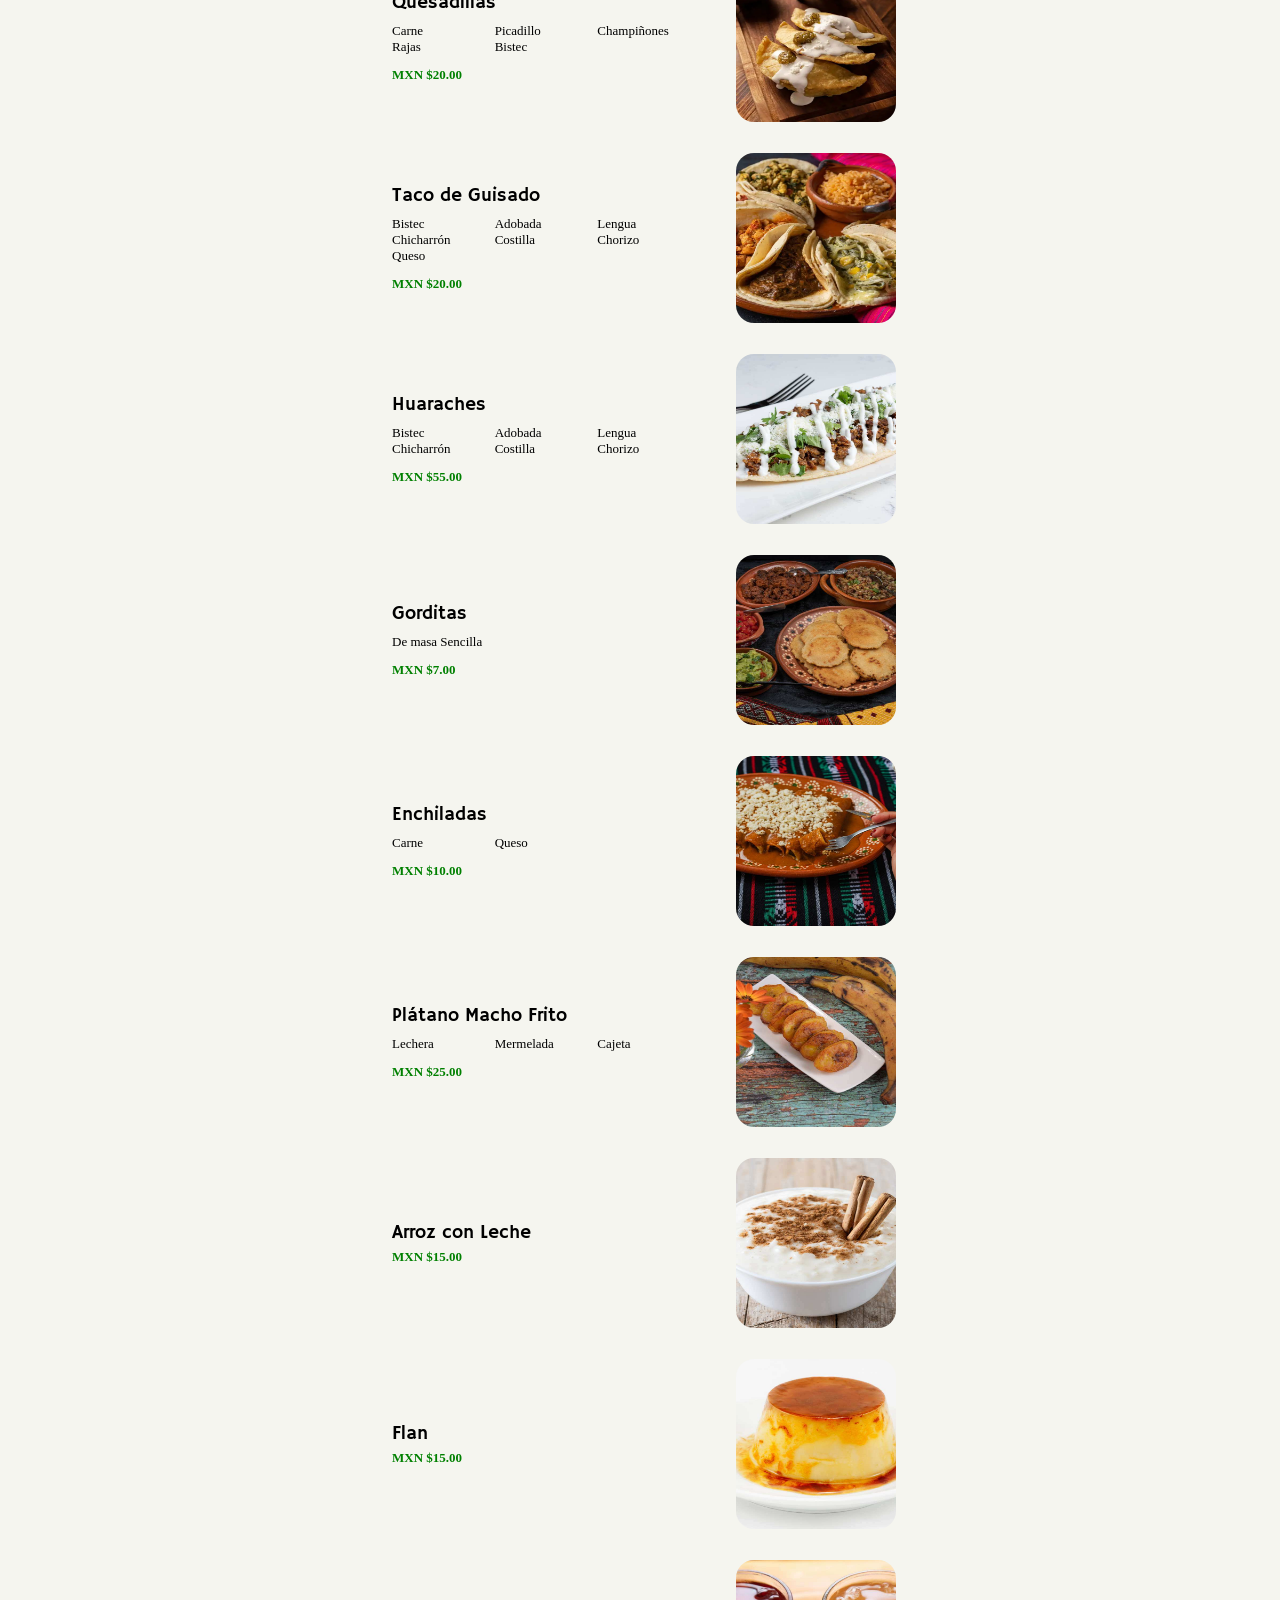
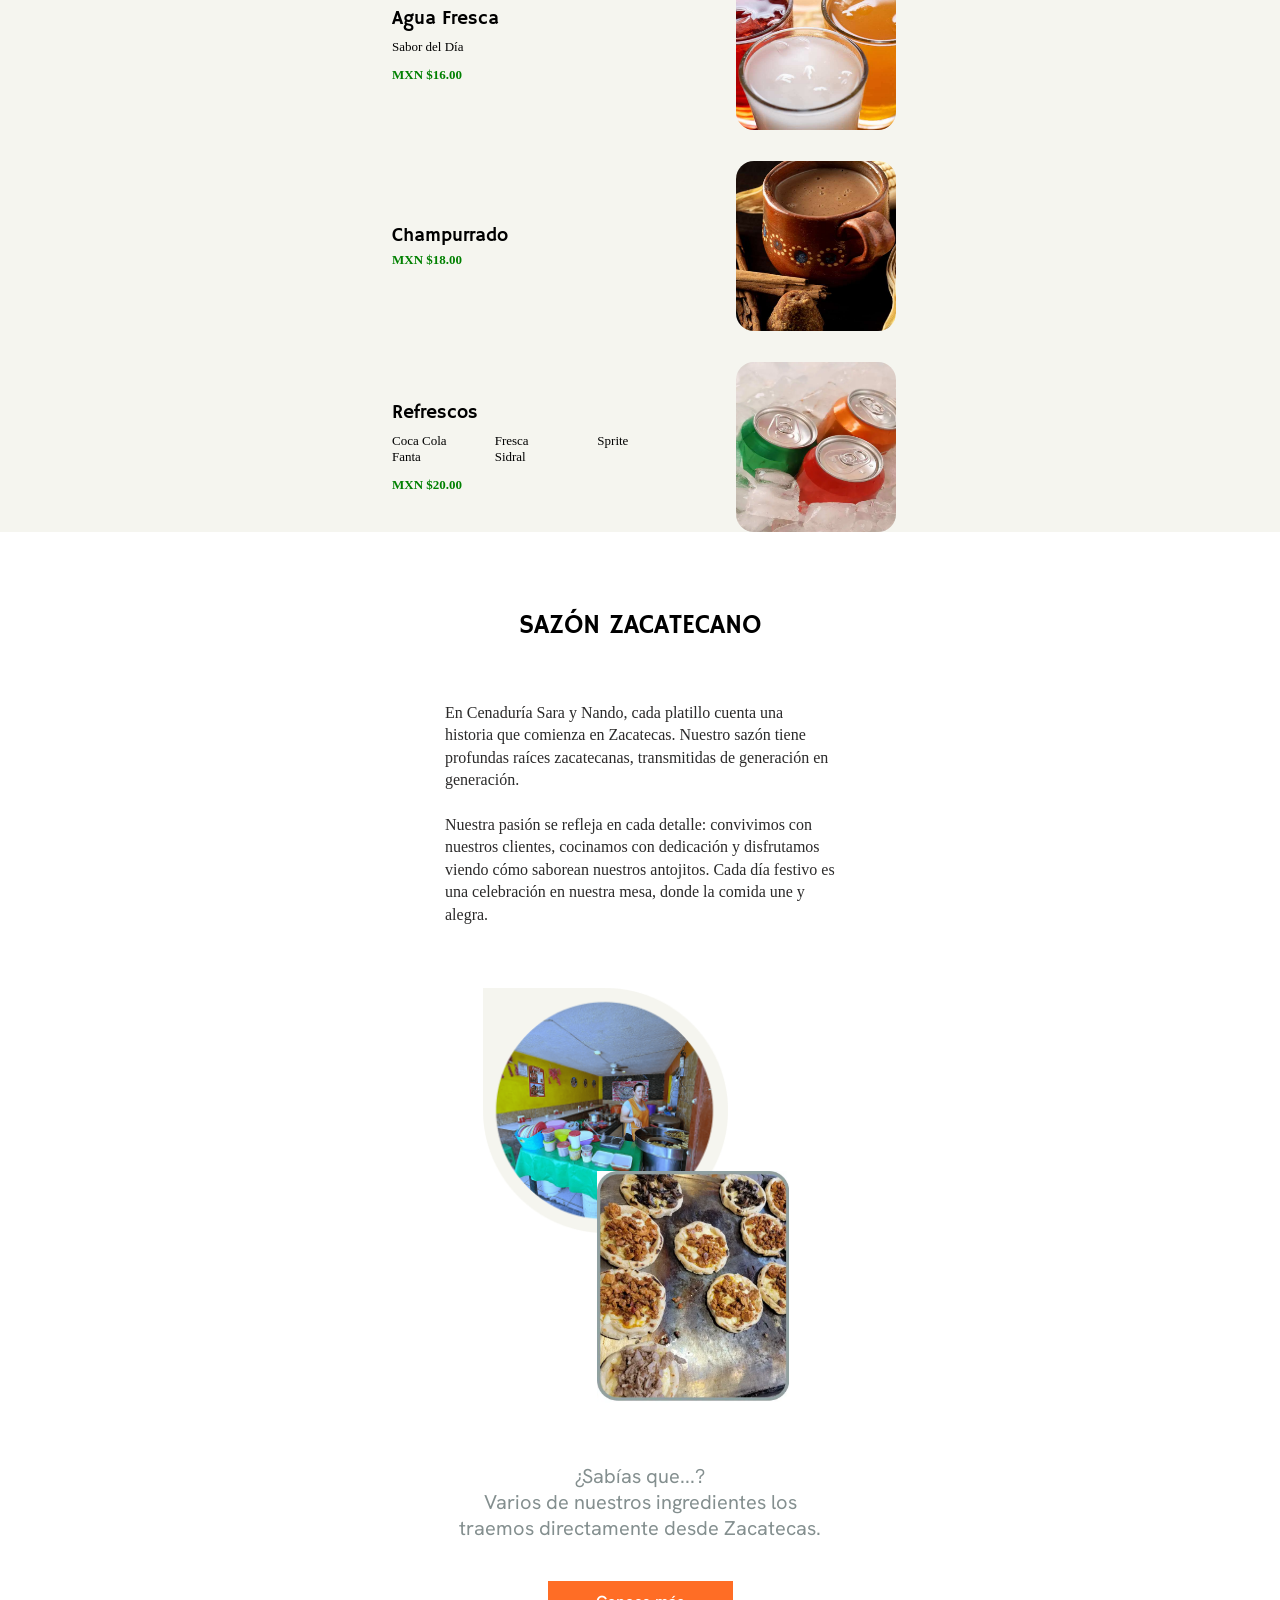
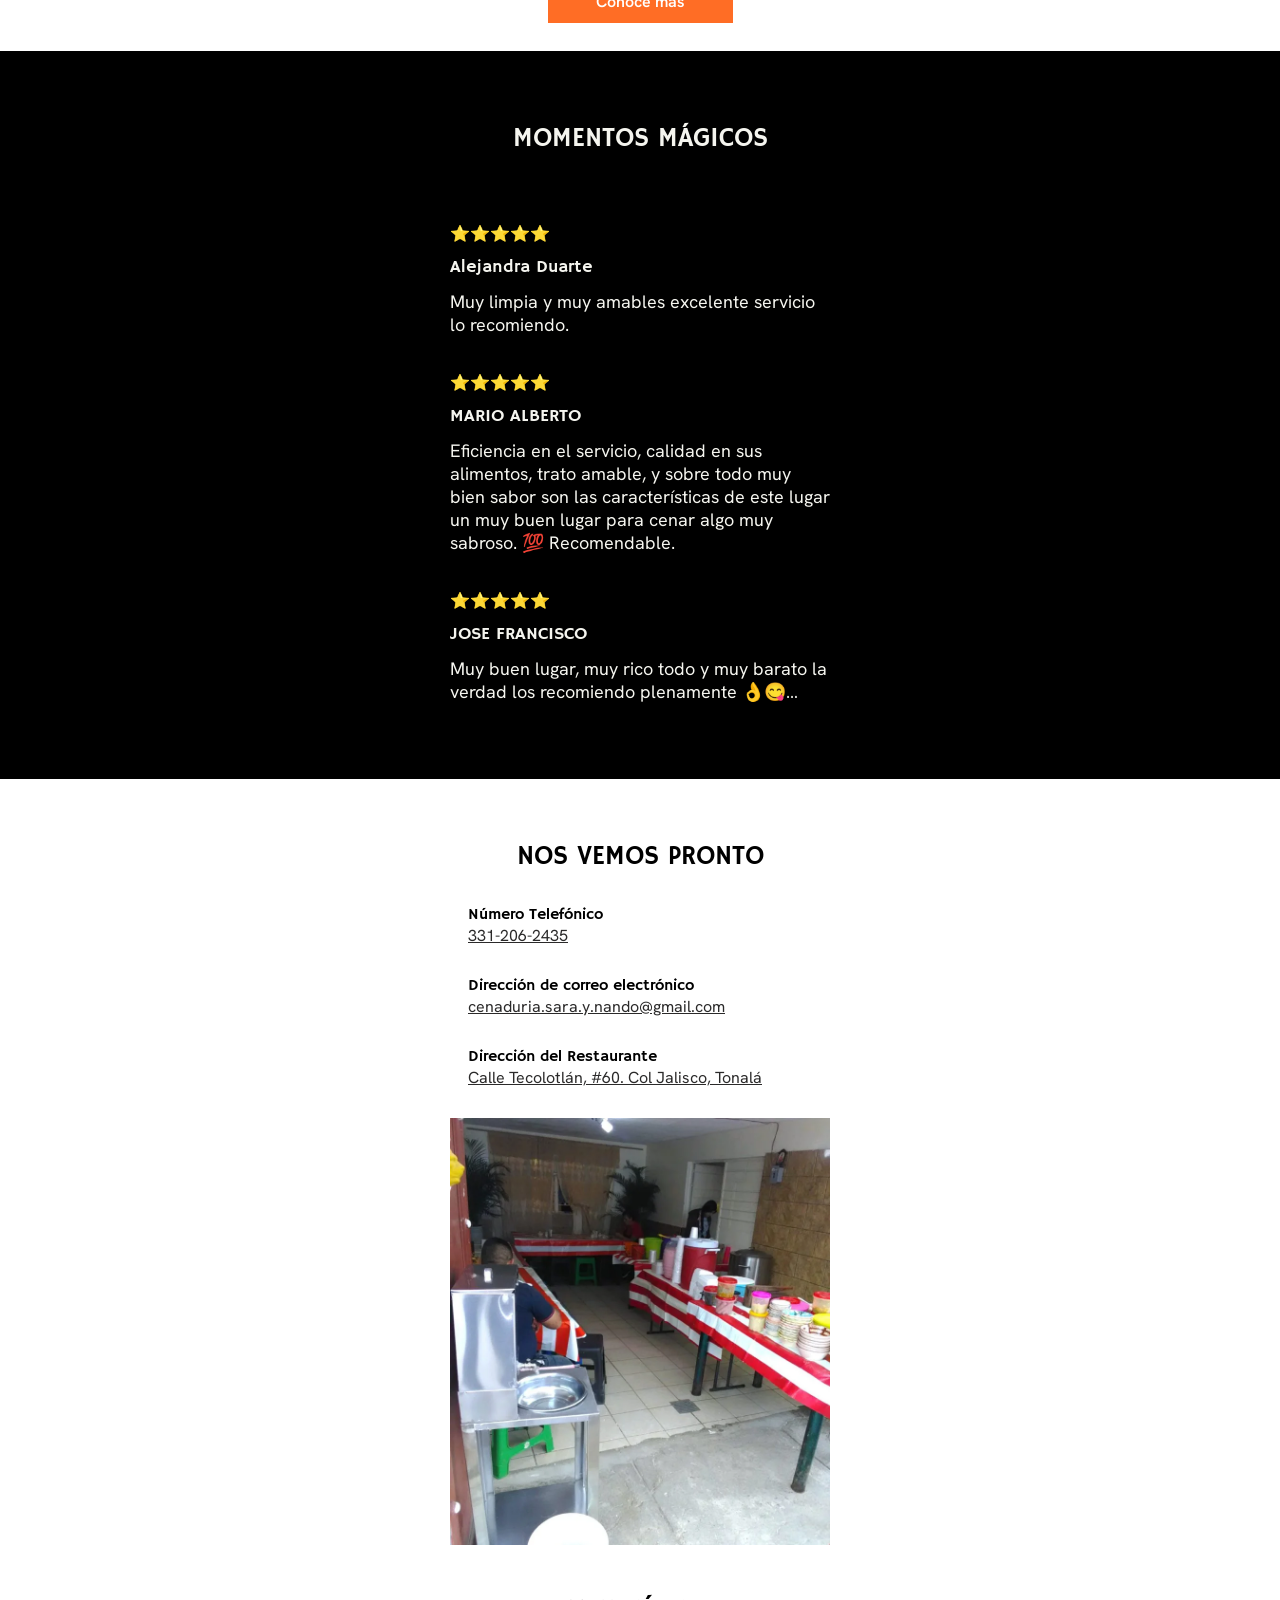
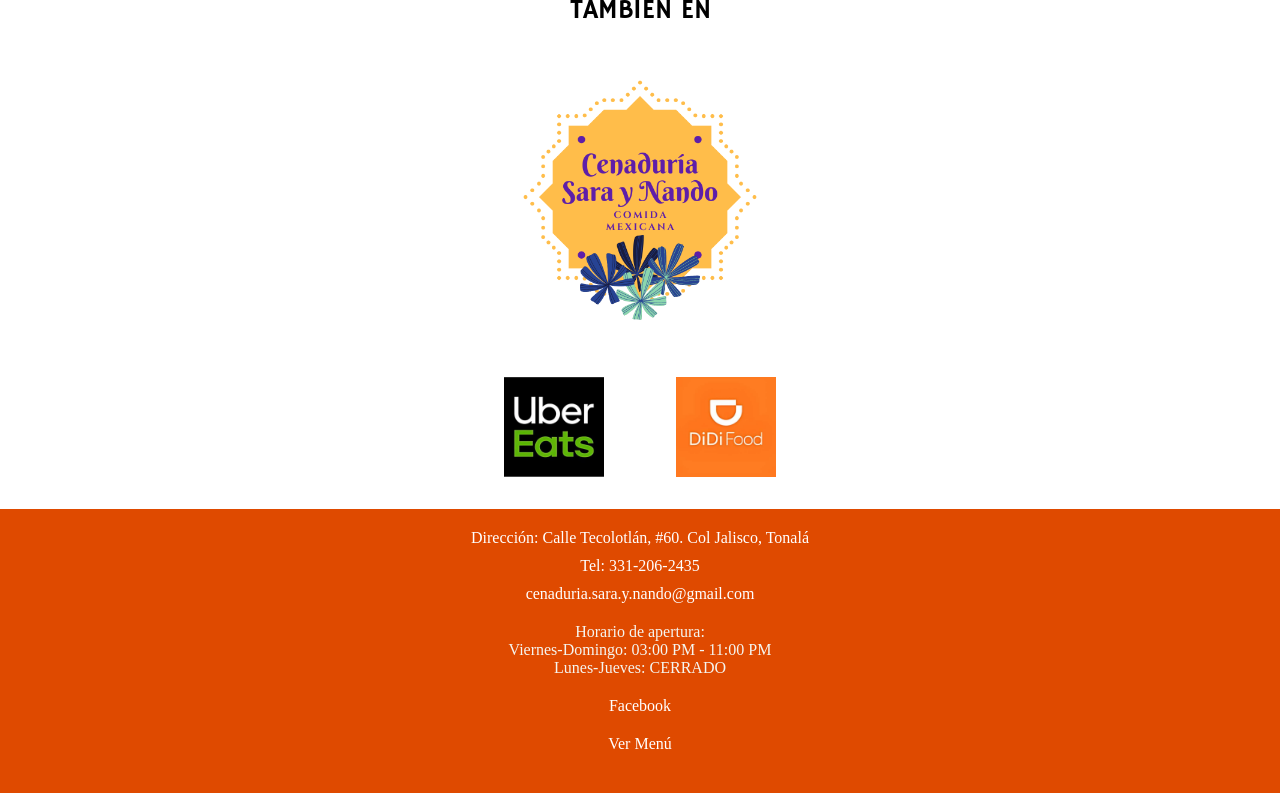
==== commit b701ada8: "fix: moví el index.html a la raiz para arreglar el deploy en GitHub Pages" ====
--- a/index.html
+++ b/index.html
@@ -5,21 +5,22 @@
     <meta name="viewport" content="width=device-width, initial-scale=1.0" />
     <meta name="description" content="Disfruta de la mejor comida mexicana en Cenaduría Sara y Nando. ¡Haz tu pedido en línea ahora!">
     <title>Cenaduría Sara y Nando</title>
-    <link rel="icon" href="./assets/logo-sin-fondo.ico" type="image/x-icon">
-</head>
-    <link rel="stylesheet" href="./index.css" />
-  <link rel="stylesheet" href="large-screen.css" media="screen and (min-width: 701px)">
-
+    <link rel="stylesheet" href="../css/index.css" />
+    <link rel="stylesheet" href="../css/large-screen.css" media="screen and (min-width: 701px)">
+    <link rel="icon" href="../assets/logo-sin-fondo.ico" type="image/x-icon">
+    <link rel="preload" as="image" href="../assets/JPG/fondo-principal.webp">
+    <link rel="preconnect" href="https://fonts.googleapis.com">
+    
   </head>
   <body>
     <header>
       <nav id="desktop-nav">
         <figure>
-          <img id="ham-btn" src="./assets/menu.svg" alt="Menú de navegación" />
+          <img id="ham-btn" src="../assets/menu.svg" alt="Menú de navegación" />
         </figure>
         <section id="desktop-nav-container">
           <figure class="logo-desktop">
-            <a href="#main"><img src="./assets/PNG/logo-sin-fondo.png" alt="Logo de Cenaduría Sara y Nando"/></a>
+            <a href="#main"><img src="../assets/PNG/logo-sin-fondo.png" alt="Logo de Cenaduría Sara y Nando"/></a>
           </figure>
           <div class="menu-desktop-container">
             <menu>
@@ -38,7 +39,7 @@
         <section id="drop-down-menu" class="inactive drop-down-menu">
           <figure class="logo">
             <img
-              src="./assets/PNG/logo-sin-fondo.png"
+              src="../assets/PNG/logo-sin-fondo.png"
               alt="Logo de Cenaduría Sara y Nando"
             />
           </figure>
@@ -65,7 +66,7 @@
         <div class="main-section-container">
           <img
             class="main-section-img"
-            src="./assets/PNG/logo-sin-fondo.png"
+            src="../assets/PNG/logo-sin-fondo.png"
             alt="Logo de Cenaduría Sara y Nando"
           />
           <h1 class="main-section-title">COMIDA MEXICANA</h1>
@@ -90,7 +91,7 @@
               <span>MXN $5.00</span>
             </div>
             <div class="card-right-side">
-              <img src="./assets/JPG/tacos-dorados.jpg" alt="imagen de Tacos Dorados">
+              <img src="../assets/JPG/tacos-dorados.webp" alt="imagen de Tacos Dorados" loading="lazy">
             </div>
           </div>
           <div class="card">
@@ -107,7 +108,7 @@
               <span>MXN $13.00</span>
             </div>
             <div class="card-right-side">
-              <img src="./assets/JPG/sopes.jpg" alt="imagen de Sopes">
+              <img src="../assets/JPG/sopes.webp" alt="imagen de Sopes" loading="lazy">
             </div>
           </div>
           <div class="card">
@@ -125,7 +126,7 @@
               <span>MXN $20.00</span>
             </div>
             <div class="card-right-side">
-              <img src="./assets/JPG/pellizcadas.jpg" alt="imagen de Pellizcadas">
+              <img src="../assets/JPG/pellizcadas.jpg" alt="imagen de Pellizcadas" loading="lazy">
             </div>
           </div>
           <div class="card">
@@ -134,7 +135,7 @@
               <span>MXN $25.00</span>
             </div>
             <div class="card-right-side">
-              <img src="./assets/JPG/pozole.jpg" alt="imagen de Pozole">
+              <img src="../assets/JPG/pozole.jpg" alt="imagen de Pozole" loading="lazy">
             </div>
           </div>
           <div class="card">
@@ -146,7 +147,7 @@
               <span>MXN $20.00</span>
             </div>
             <div class="card-right-side">
-              <img src="./assets/JPG/flautas.jpg" alt="imagen de Flautas">
+              <img src="../assets/JPG/flautas.jpg" alt="imagen de Flautas" loading="lazy">
             </div>
           </div>
           <div class="card">
@@ -162,7 +163,7 @@
               <span>MXN $20.00</span>
             </div>
             <div class="card-right-side">
-              <img src="./assets/JPG/quesadillas.jpg" alt="imagen de Quesadillas">
+              <img src="../assets/JPG/quesadillas.webp" alt="imagen de Quesadillas" loading="lazy">
             </div>
           </div>
           <div class="card">
@@ -180,7 +181,7 @@
               <span>MXN $20.00</span>
             </div>
             <div class="card-right-side">
-              <img src="./assets/JPG/tacos-de-guisado.jpg" alt="imagen de Taco de Guisado">
+              <img src="../assets/JPG/tacos-de-guisado.webp" alt="imagen de Taco de Guisado" loading="lazy">
             </div>
           </div>
           <div class="card">
@@ -197,7 +198,7 @@
               <span>MXN $55.00</span>
             </div>
             <div class="card-right-side">
-              <img src="./assets/JPG/huaraches.jpg" alt="imagen de Huaraches">
+              <img src="../assets/JPG/huaraches.jpg" alt="imagen de Huaraches" loading="lazy">
             </div>
           </div>
           <div class="card">
@@ -209,7 +210,7 @@
               <span>MXN $7.00</span>
             </div>
             <div class="card-right-side">
-              <img src="./assets/JPG/gorditas.jpg" alt="imagen de Gorditas">
+              <img src="../assets/JPG/gorditas.jpg" alt="imagen de Gorditas" loading="lazy">
             </div>
           </div>
           <div class="card">
@@ -222,7 +223,7 @@
               <span>MXN $10.00</span>
             </div>
             <div class="card-right-side">
-              <img src="./assets/JPG/enchiladas.jpg" alt="imagen de Enchiladas">
+              <img src="../assets/JPG/enchiladas.jpg" alt="imagen de Enchiladas" loading="lazy">
             </div>
           </div>
           <div class="card">
@@ -236,7 +237,7 @@
               <span>MXN $25.00</span>
             </div>
             <div class="card-right-side">
-              <img src="./assets/JPG/platano-macho.jpg" alt="imagen de Plátano Macho Frito">
+              <img src="../assets/JPG/platano-macho.jpg" alt="imagen de Plátano Macho Frito" loading="lazy">
             </div>
           </div>
           <div class="card">
@@ -245,7 +246,7 @@
               <span>MXN $15.00</span>
             </div>
             <div class="card-right-side">
-              <img src="./assets/JPG/arroz-con-leche.jpg" alt="imagen de Arroz con Leche">
+              <img src="../assets/JPG/arroz-con-leche.jpg" alt="imagen de Arroz con Leche" loading="lazy">
             </div>
           </div>
           <div class="card">
@@ -254,7 +255,7 @@
               <span>MXN $15.00</span>
             </div>
             <div class="card-right-side">
-              <img src="./assets/JPG/flan.jpg" alt="imagen de Flan">
+              <img src="../assets/JPG/flan.jpg" alt="imagen de Flan" loading="lazy">
             </div>
           </div>
           <div class="card">
@@ -266,7 +267,7 @@
               <span>MXN $16.00</span>
             </div>
             <div class="card-right-side">
-              <img src="./assets/JPG/agua-fresca.jpg" alt="imagen de Agua Fresca">
+              <img src="../assets/JPG/agua-fresca.jpg" alt="imagen de Agua Fresca" loading="lazy">
             </div>
           </div>
           <div class="card">
@@ -275,7 +276,7 @@
               <span>MXN $18.00</span>
             </div>
             <div class="card-right-side">
-              <img src="./assets/JPG/atole.jpg" alt="imagen de Champurrado">
+              <img src="../assets/JPG/atole.jpg" alt="imagen de Champurrado" loading="lazy">
             </div>
           </div>
           <div class="card">
@@ -291,7 +292,7 @@
               <span>MXN $20.00</span>
             </div>
             <div class="card-right-side">
-              <img src="./assets/JPG/refrescos.jpg" alt="imagen de Refrescos">
+              <img src="../assets/JPG/refrescos.webp" alt="imagen de Refrescos" loading="lazy">
             </div>
           </div>
         </section>
@@ -307,14 +308,14 @@
           </div>
           <div class="images-container">
             <figure >
-              <img class="cocinera" src="./assets/PNG/sara-marco.png" alt="imagen de la cocinera del restaurante">
-              <img class="comal" src="./assets/JPG/muchas-pellizcadas.jpg" alt="Imagen de un comal lleno de pellizcadas de sabores">
+              <img class="cocinera" src="../assets/PNG/sara-marco.png" alt="imagen de la cocinera del restaurante" loading="lazy">
+              <img class="comal" src="../assets/JPG/muchas-pellizcadas.webp" alt="Imagen de un comal lleno de pellizcadas de sabores" loading="lazy">
             </figure>
           </div>
           <div class="about-us-know-more">
             <p>¿Sabías que...?<br>
               Varios de nuestros ingredientes los traemos directamente desde Zacatecas.</p>
-            <a href="./ourStory.html" class="button">Conoce más</a>
+            <a href="../views/ourStory.html" class="button">Conoce más</a>
           </div>
         </section>
         <section id="opinions-section">
@@ -371,18 +372,18 @@
               </div>
             </div>
             <figure>
-              <img src="./assets/JPG/restaurant.jpg" alt="Imagen de la vista del restaurante por fuera">
+              <img src="../assets/JPG/restaurant.webp" alt="Imagen de la vista del restaurante por fuera" loading="lazy">
             </figure>
           </div>
         </section>
         <section id="delivery-section-id" class="delivery-section">
           <h2>TAMBIÉN EN</h2>
           <figure class="delivery-section-logo-container">
-              <img src="./assets/PNG/logo-sin-fondo.png" alt="Imagen del logo de Cenaduría Sara y Nando">
+              <img src="../assets/PNG/logo-sin-fondo.png" alt="Imagen del logo de Cenaduría Sara y Nando" loading="lazy">
           </figure>
           <figure class="delivery-section-apps-container">
-              <a href="https://www.ubereats.com/store/cenaduria-sara-y-nando/OI2ti3tSSXq_OIJmreAa1A?diningMode=DELIVERY&pl=[base64]&utm_source=instagram" target="_blank"><img src="./assets/JPG/uber.jpg" alt="Imagen del logo de Uber Eats"></a>
-              <a href="https://www.didi-food.com/es-MX/food/store/5764607688089272405/Cenadur%C3%ADa-Sara-y-Nando/?pl=[base64]%3D#" target="_blank"><img src="./assets/JPG/didi.jpg" alt="Imagen del logo de DiDi Food"></a>
+              <a href="https://www.ubereats.com/store/cenaduria-sara-y-nando/OI2ti3tSSXq_OIJmreAa1A?diningMode=DELIVERY&pl=[base64]&utm_source=instagram" target="_blank"><img src="../assets/JPG/uber.webp" alt="Imagen del logo de Uber Eats" loading="lazy"></a>
+              <a href="https://www.didi-food.com/es-MX/food/store/5764607688089272405/Cenadur%C3%ADa-Sara-y-Nando/?pl=[base64]%3D#" target="_blank"><img src="../assets/JPG/didi.webp" alt="Imagen del logo de DiDi Food" loading="lazy"></a>
           </figure>
       </section>
       </main>
@@ -404,7 +405,6 @@
           <a href="#cards-menu-container">Ver Menú</a>
         </div>
       </footer>
-    <script src="./data.js"></script>
-    <script src="index.js"></script>
+    <script src="../js/index.js" async></script>
   </body>
 </html>
--- a/css/index.css
+++ b/css/index.css
@@ -0,0 +1,476 @@
+@import url('https://fonts.googleapis.com/css2?family=Hammersmith+One&family=Hanken+Grotesk:ital,wght@0,100..900;1,100..900&family=Roboto:ital,wght@0,100;0,300;0,400;0,500;0,700;0,900;1,100;1,300;1,400;1,500;1,700;1,900&family=Vollkorn:ital,wght@0,400..900;1,400..900&display=swap');
+
+:root {
+  --orange: #FF6D25;
+  --pastel-yellow: #FFBD4A;
+  --soft-black: #2B2A2A;
+  --just-black: #000000;
+  --pastel-pink: #FFF2F2;
+  --pastel-green: #F5F5EF;
+  --white: #FFFFFF;
+  --main-font: "Hammersmith One", sans-serif;
+  --secondary-font: font-family: "Roboto", sans-serif;
+  --tertiary-font: font-family: "Vollkorn", serif;
+  --catenary-font: "Hanken Grotesk", sans-serif;
+}
+
+* {
+  padding: 0;
+  margin: 0;
+  box-sizing: border-box;
+}
+
+html {
+  font-size: 62.5%;
+}
+
+.inactive {
+  display: none;
+}
+
+#desktop-nav-container {
+  display: none;
+}
+
+header {
+  position: fixed;
+  z-index: 0;
+}
+
+#mobile-nav {
+  position: absolute;
+  display: flex;
+  top: 50px;
+  left: calc(100vw - 300px);
+  width: 300px;
+  height: 95vh;
+}
+
+#mobile-nav .drop-down-menu {
+  width: 300px;
+  height: 95vh;
+  font-size: 1.6rem;
+  font-family: var(--main-font);
+  line-height: 44px;
+  background-color: var(--pastel-pink);
+}
+
+.drop-down-menu .logo {
+  display: flex;
+  justify-content: center;
+  margin: 8px 0 16px 0;
+}
+
+.drop-down-menu img {
+  width: 80px;
+}
+
+#mobile-nav .drop-down-menu .menu-content {
+  display: flex;
+  flex-direction: column;
+  justify-content: space-between;
+  height: 80vh;
+}
+
+.drop-down-menu .menu-content menu {
+  margin-left: 16px;
+}
+
+.drop-down-menu .menu-content li {
+  list-style: none;
+}
+
+.menu-content li a {
+  text-decoration: none;
+  color: var(--soft-black);
+  cursor: pointer;
+}
+
+.rate-us-container {
+  width: 100%;
+  height: 20px;
+  margin-bottom: 85px;
+  text-align: center;
+}
+
+.rate-us-container a {
+  text-decoration: none;
+  color: green;
+  cursor: pointer;
+}
+
+#desktop-nav {
+  display: flex;
+  justify-content: end;
+  width: 100vw;
+  height: 10vh;
+}
+
+#desktop-nav figure {
+  height: 10vh;
+}
+
+#desktop-nav #ham-btn {
+  position: relative;
+  margin: 4px 18px 0 0;
+  width: 45px;
+}
+
+.main-section {
+  width: 100vw;
+  height: 420px;
+  background-image: linear-gradient(rgba(0, 0, 0, 0.5), rgba(0, 0, 0, 0.5)), url("../assets/JPG/fondo-principal.webp");
+  background-size: cover;
+  background-position: center;
+
+}
+
+.main-section .main-section-container {
+  display: flex;
+  flex-direction: column;
+  width: 100%;
+  height: 100%;
+  justify-content: start;
+  align-items: center;
+}
+
+.main-section-container .main-section-img {
+  margin-top: 7vh;
+  width: 160px;
+}
+
+.main-section-container .main-section-title {
+  font-size: 3rem;
+  color: var(--white);
+  font-weight: 500;
+  font-family: var(--main-font);
+}
+
+.button {
+  display: flex;
+  justify-content: center;
+  align-items: center;
+  margin: 28px 0;
+  width: 185px;
+  height: 42px;
+  color: var(--white);
+  background-color: var(--orange);
+  font-family: var(--catenary-font);
+  font-size: 1.6rem;
+  font-weight: 600;
+  text-decoration: none;
+  cursor: pointer;
+  z-index: 10;
+}
+
+/* Menú cards section */
+.menu-container {
+  display: flex;
+  flex-direction: column;
+  width: 100Vw;
+  height: 100%;
+  justify-content: center;
+  align-items: center;
+  background-color: var(--pastel-green);
+}
+
+h2 {
+  margin: 32px 0;
+  text-align: center;
+  font-family: var(--main-font);
+  font-size: 2.6rem;
+  font-weight: 400;
+}
+
+.card {
+  display: grid;
+  grid-template-columns: minmax(220px, 340px) minmax(130px, 200px);
+  margin: 16px 0 0 12px;
+  height: 185px;
+}
+
+.card .card-left-side {
+  display: flex;
+  flex-direction: column;
+  justify-content: center;
+  margin: 0 16px;
+}
+
+.card .card-left-side p {
+  font-family: var(--main-font);
+  font-size: 1.9rem;
+  font-weight: 500;
+  ;
+}
+
+.card .card-left-side ul {
+  margin: 4px 0px;
+  padding: 4px 0;
+  display: grid;
+  grid-template-columns: 1fr 1fr 1fr;
+
+}
+
+.card .card-left-side li {
+  font-size: 1.3rem;
+  text-decoration: none;
+  list-style: none;
+}
+
+.card .card-left-side span {
+  margin-top: 4px;
+  font-size: 1.3rem;
+  font-weight: 600;
+  color: green;
+}
+
+.card .card-right-side {
+  display: flex;
+  justify-content: center;
+  align-items: center;
+}
+
+.card .card-right-side img {
+  width: 80%;
+  max-width: 170px;
+  height: 85%;
+  border-radius: 18px;
+}
+
+/* about us section */
+
+.about-us {
+  margin-top: 36px;
+  width: 100%;
+}
+
+.about-us .images-container {
+  display: flex;
+  justify-content: center;
+  width: 100%;
+}
+
+.about-us figure {
+  margin: 45px 0 80px 0;
+  width: 350px;
+  max-width: 500px;
+  height: 400px;
+  position: relative;
+}
+
+.about-us figure .cocinera {
+  width: 70%;
+  height: 70%;
+  right: 25%;
+  position: absolute;
+  object-fit: contain;
+}
+
+.about-us figure .comal {
+  width: 60%;
+  height: 60%;
+  top: 50%;
+  left: 35%;
+  position: absolute;
+  object-fit: contain;
+}
+
+.info-section-content {
+  width: 100%;
+  height: 100%;
+  display: flex;
+  flex-direction: column;
+  align-items: center;
+}
+
+.about-us-text-container h2 {
+  padding: 10px 8px 28px 8px;
+  font-family: var(--main-font);
+  font-size: 2.6rem;
+  font-weight: 400;
+}
+
+.about-us-text-container p {
+  max-width: 390px;
+  margin: 0 10px 0 10px;
+  font-family: var(--tertiary-font);
+  font-size: 1.6rem;
+  line-height: 1.4;
+  color: var(--soft-black);
+}
+
+.about-us-know-more {
+  display: flex;
+  flex-direction: column;
+  align-items: center;
+  width: 100%;
+}
+
+.about-us-know-more p {
+  max-width: 390px;
+  padding: 12px;
+  text-align: center;
+  color: #848f8f;
+  font-family: var(--catenary-font);
+  font-size: 2rem;
+}
+
+/* Opinions section */
+
+#opinions-section {
+  display: flex;
+  flex-direction: column;
+  justify-content: center;
+  align-items: center;
+  padding: 40px 18px;
+  width: 100%;
+  height: 100%;
+  color: var(--pastel-green);
+  background-color: var(--just-black);
+}
+
+.opinion-card {
+  max-width: 380px;
+  height: 100%;
+  margin: 36px 20px;
+  font-size: 1.8rem;
+}
+
+.opinion-card span {
+  font-size: 1.6rem;
+}
+
+.opinion-own {
+  margin: 12px 0;
+  font-family: var(--main-font);
+  font-weight: 500;
+}
+
+.opinion {
+  font-family: var(--catenary-font);
+}
+
+/* Nos vemos pronto section */
+
+.seeYouSoon-section {
+  display: flex;
+  flex-direction: column;
+  align-items: center;
+  width: 100%;
+  height: 100%;
+}
+
+.seeYouSoon-title {
+  text-align: center;
+}
+
+.seeYouSoon-content {
+  max-width: 380px;
+  margin: 30px 18px;
+  font-size: 1.6rem;
+}
+
+.seeYouSoon-content p {
+  font-family: var(--main-font);
+}
+
+.seeYouSoon-content a {
+  position: relative;
+  color: var(--soft-black);
+  font-family: var(--catenary-font);
+  cursor: pointer;
+  z-index: 10;
+}
+
+.seeYouSoon-section figure {
+  display: flex;
+  justify-content: center;
+  max-width: 385px;
+}
+
+.seeYouSoon-section figure img {
+  width: 100%;
+}
+
+/* Delivery section */
+
+.delivery-section {
+  width: 100%;
+  height: 100%;
+  display: flex;
+  flex-direction: column;
+  justify-content: center;
+}
+
+.delivery-section h2 {
+  margin: 20px 0;
+}
+
+.delivery-section-logo-container {
+  display: flex;
+  justify-content: center;
+  width: 100%;
+  margin-bottom: 18px;
+}
+
+.delivery-section-logo-container img {
+  max-width: 300px;
+}
+
+.delivery-section-apps-container {
+  display: flex;
+  justify-content: center;
+  width: 100%;
+  margin-bottom: 18px;
+}
+
+.delivery-section-apps-container img {
+  max-width: 100px;
+  margin: 12px 36px;
+}
+
+.delivery-section-apps-container a {
+  cursor: pointer;
+  z-index: 10;
+}
+
+/* footer */
+footer {
+  position: relative;
+  background-color: #df4a00;
+  color: var(--pastel-green);
+  padding: 20px;
+  text-align: center;
+  font-size: 1.6rem;
+  font-family: var(--secondary-font);
+  font-weight: 400;
+}
+
+footer a {
+  cursor: pointer;
+  z-index: 10;
+
+}
+
+.footer-contacto,
+.footer-horario,
+.footer-redes,
+.footer-menu {
+  margin-bottom: 20px;
+}
+
+.footer-contacto a,
+.footer-redes a,
+.footer-menu a {
+  color: #fff;
+  text-decoration: none;
+  display: block;
+  margin-bottom: 10px;
+}
+
+.footer-contacto a:hover,
+.footer-redes a:hover,
+.footer-legales a:hover,
+.footer-menu a:hover {
+  text-decoration: underline;
+}
--- a/css/large-screen.css
+++ b/css/large-screen.css
@@ -0,0 +1,74 @@
+@import url('https://fonts.googleapis.com/css2?family=Hammersmith+One&family=Hanken+Grotesk:ital,wght@0,100..900;1,100..900&family=Roboto:ital,wght@0,100;0,300;0,400;0,500;0,700;0,900;1,100;1,300;1,400;1,500;1,700;1,900&family=Vollkorn:ital,wght@0,400..900;1,400..900&display=swap');
+
+:root {
+  --orange: #FF6D25;
+  --pastel-yellow: #FFBD4A;
+  --soft-black: #2B2A2A;
+  --just-black: #000000;
+  --pastel-pink: #FFF2F2;
+  --pastel-green: #F5F5EF;
+  --white: #FFFFFF;
+  --main-font: "Hammersmith One", sans-serif;
+  --secondary-font: font-family: "Roboto", sans-serif;
+  --tertiary-font: font-family: "Vollkorn", serif;
+  --catenary-font: "Hanken Grotesk", sans-serif;
+}
+
+header #ham-btn {
+  display: none;
+}
+
+header #mobile-nav {
+  display: none;
+}
+
+/* desktop nav */
+header {
+  width: 100%;
+  height: 50px;
+  display: flex;
+  justify-content: center;
+  background-color: var(--pastel-green);
+  z-index: 1000;
+}
+
+header #desktop-nav {
+  display: flex;
+  justify-content: center;
+}
+
+header #desktop-nav-container {
+  display: flex;
+  flex-direction: row;
+  justify-content: space-between;
+  width: 80%;
+  max-width: 1200px;
+  height: 100%;
+}
+
+header .logo-desktop {
+  justify-content: flex-start;
+}
+
+header .logo-desktop img {
+  width: 50px;
+}
+
+menu {
+  display: flex;
+  align-items: center;
+  height: 50px;
+  padding-right: 30px;
+}
+
+menu li {
+  padding: 0 15px;
+  font-size: 1.6rem;
+  list-style: none;
+}
+
+menu li a {
+  color: var(--just-black);
+  cursor: pointer;
+  text-decoration: none;
+}
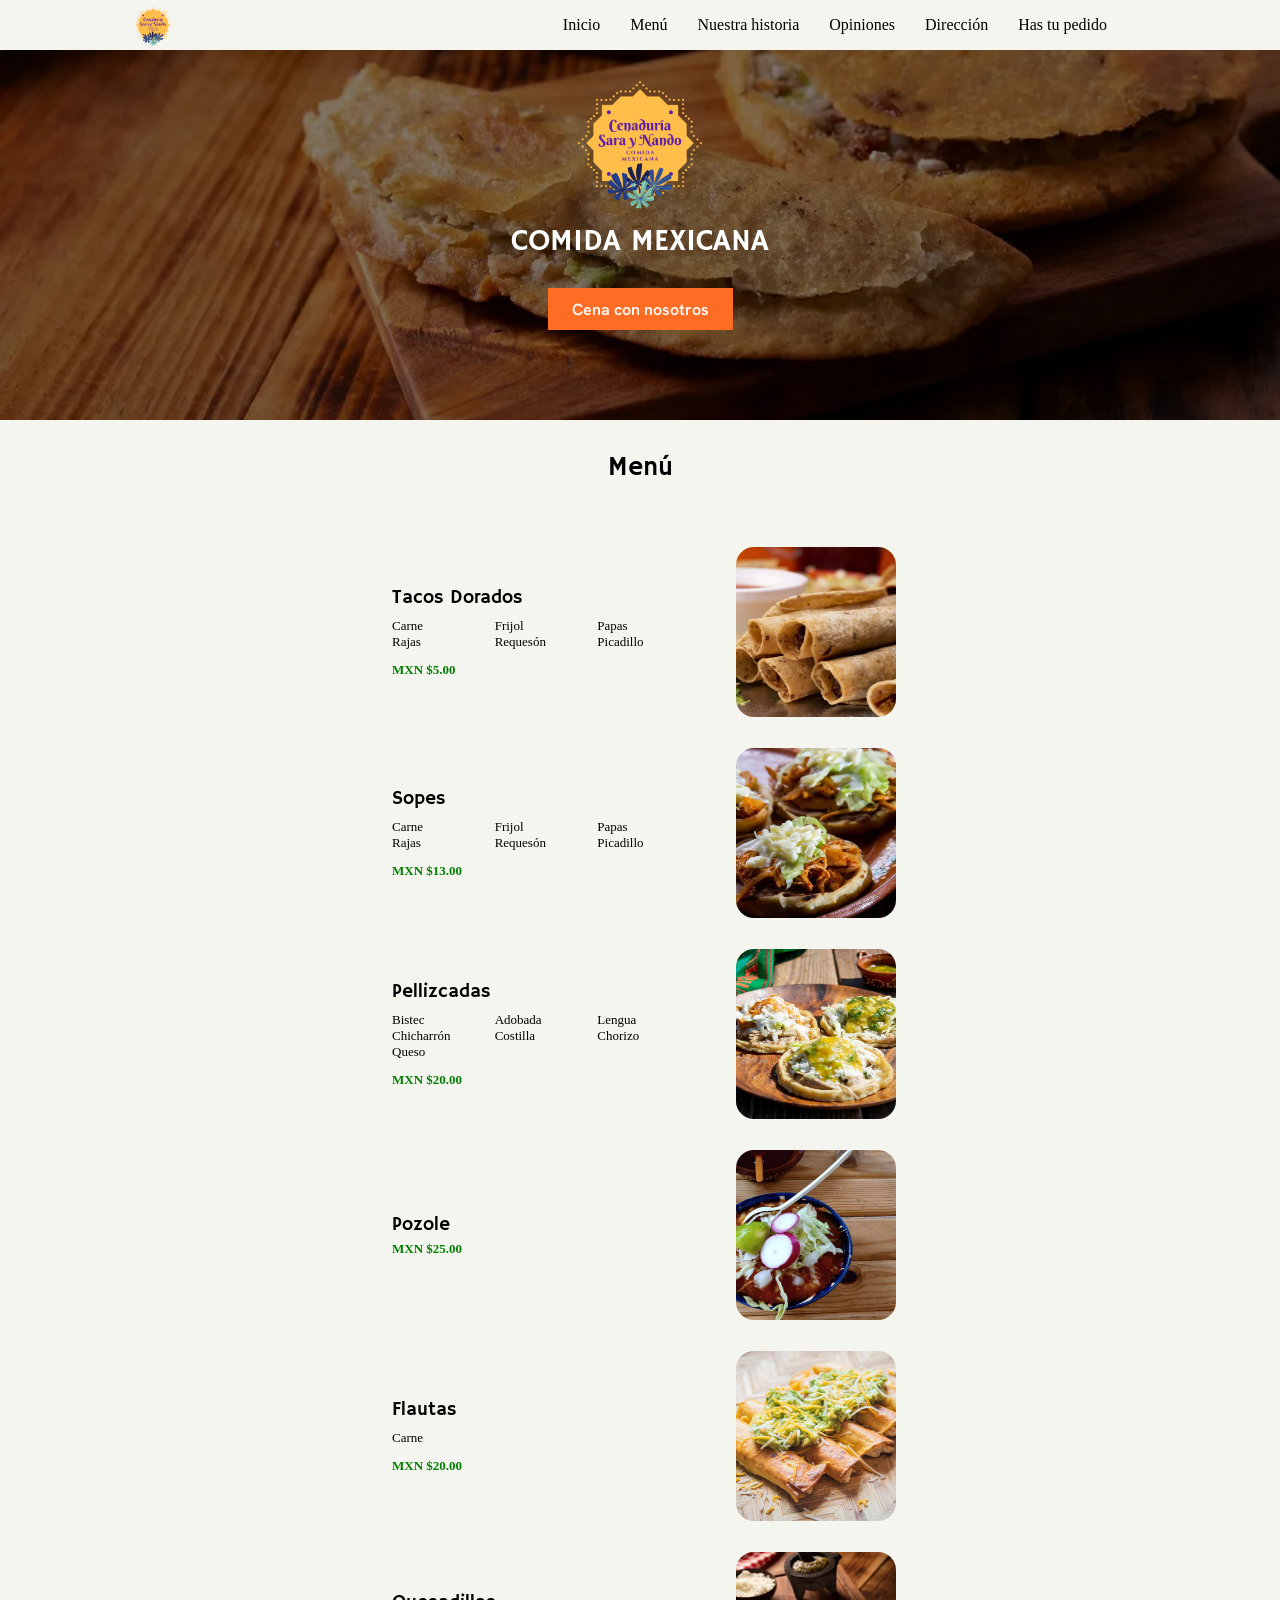
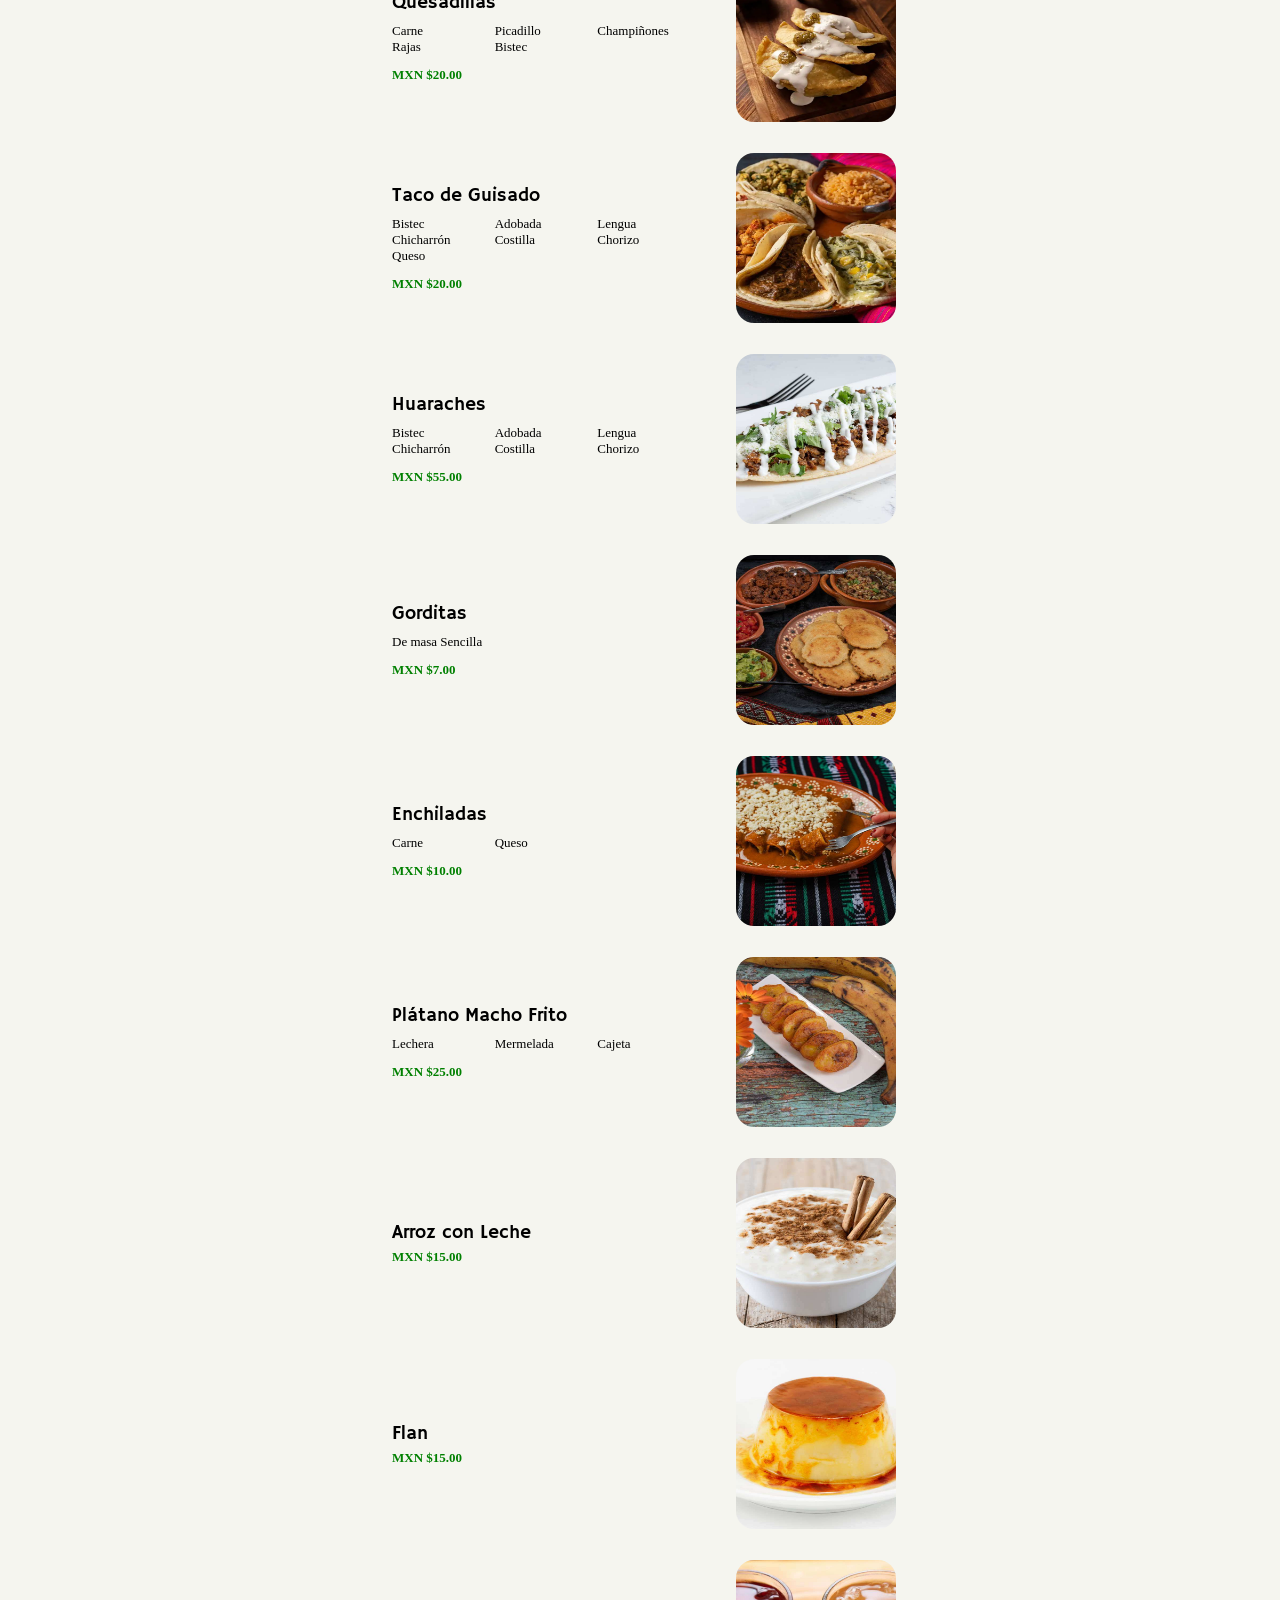
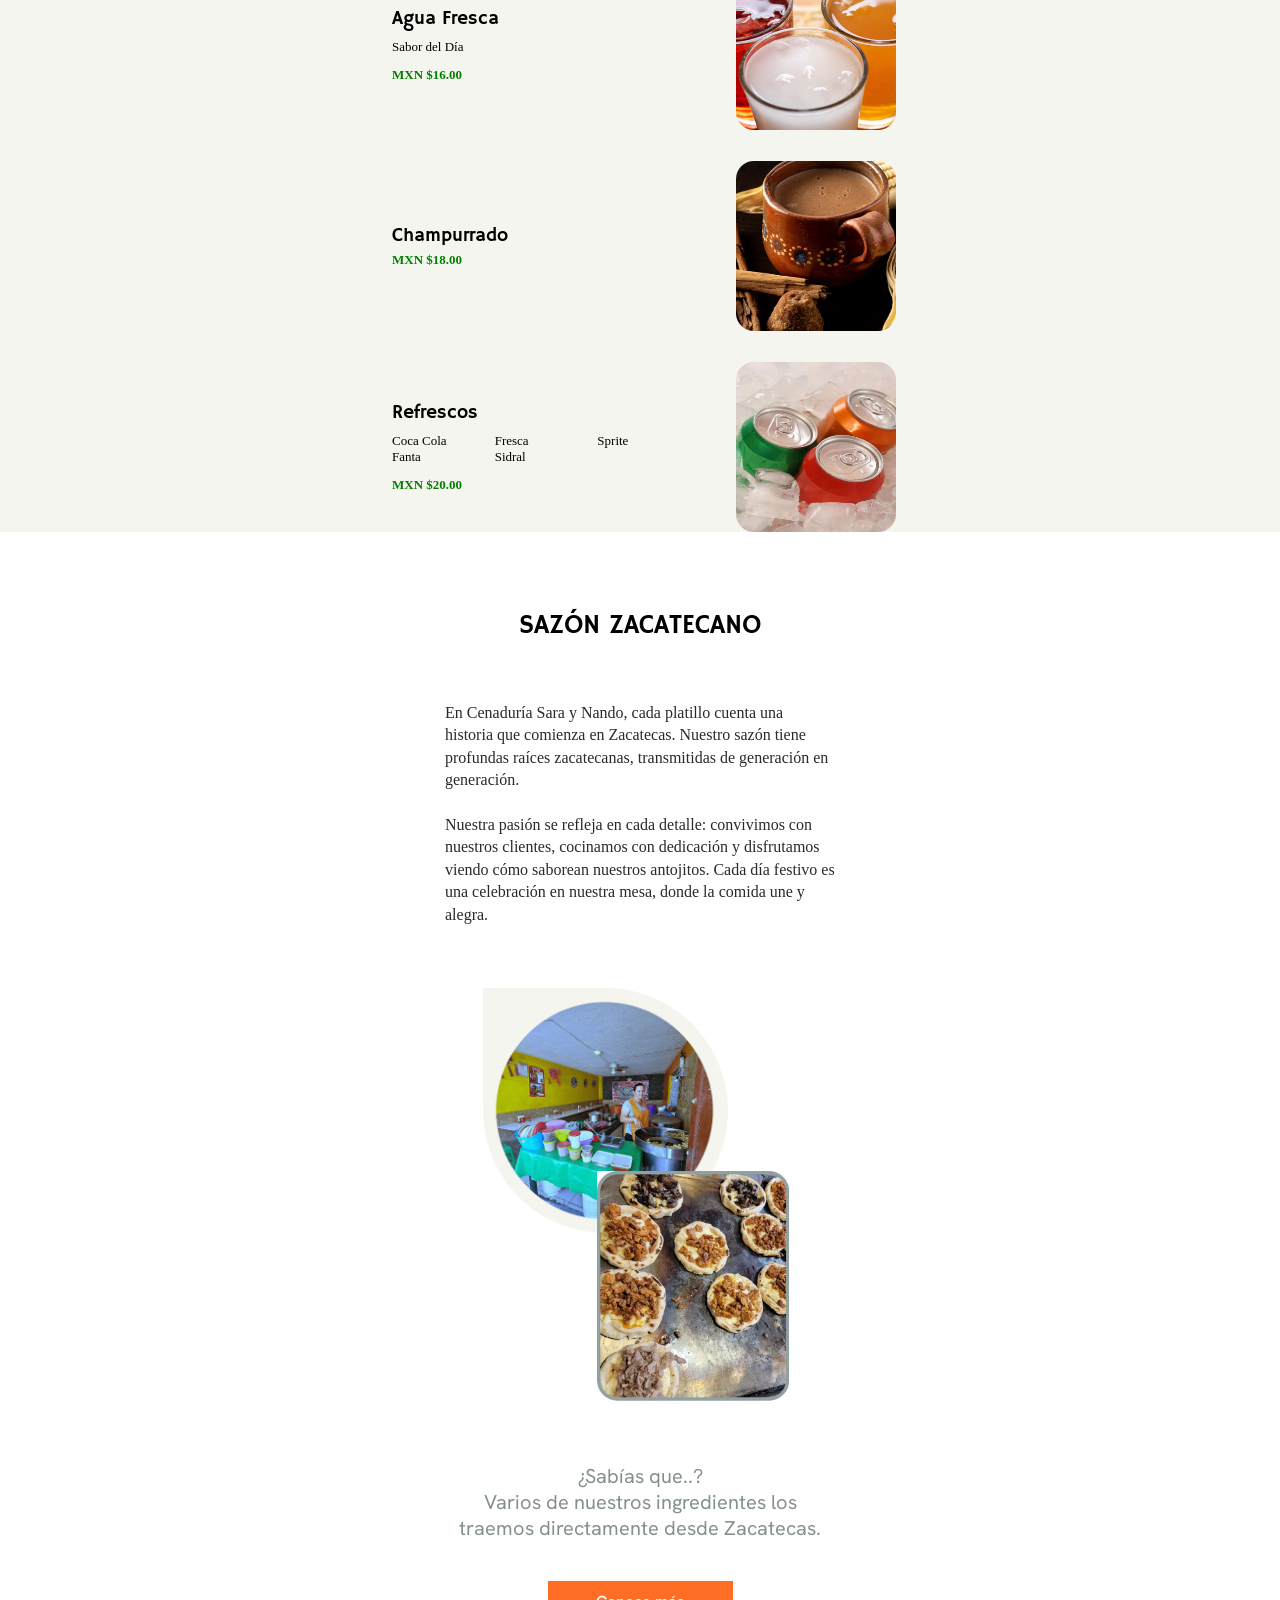
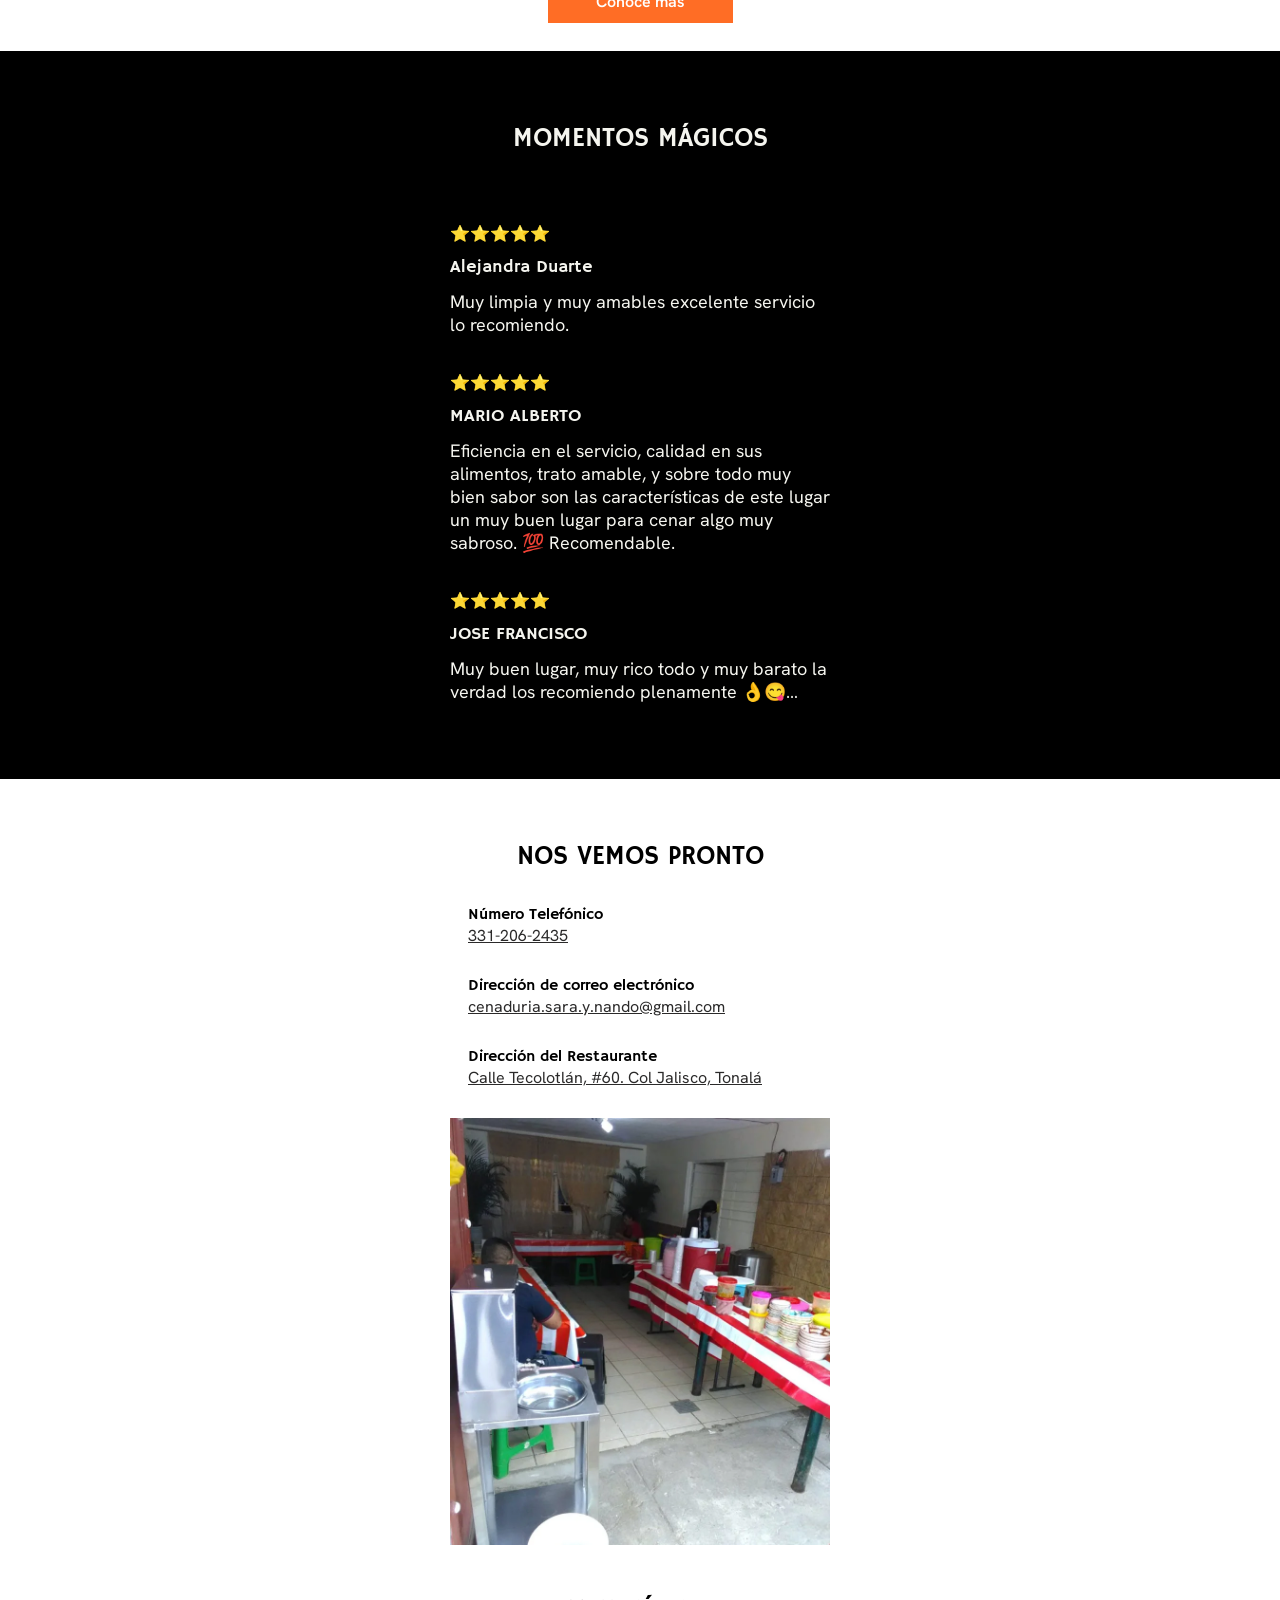
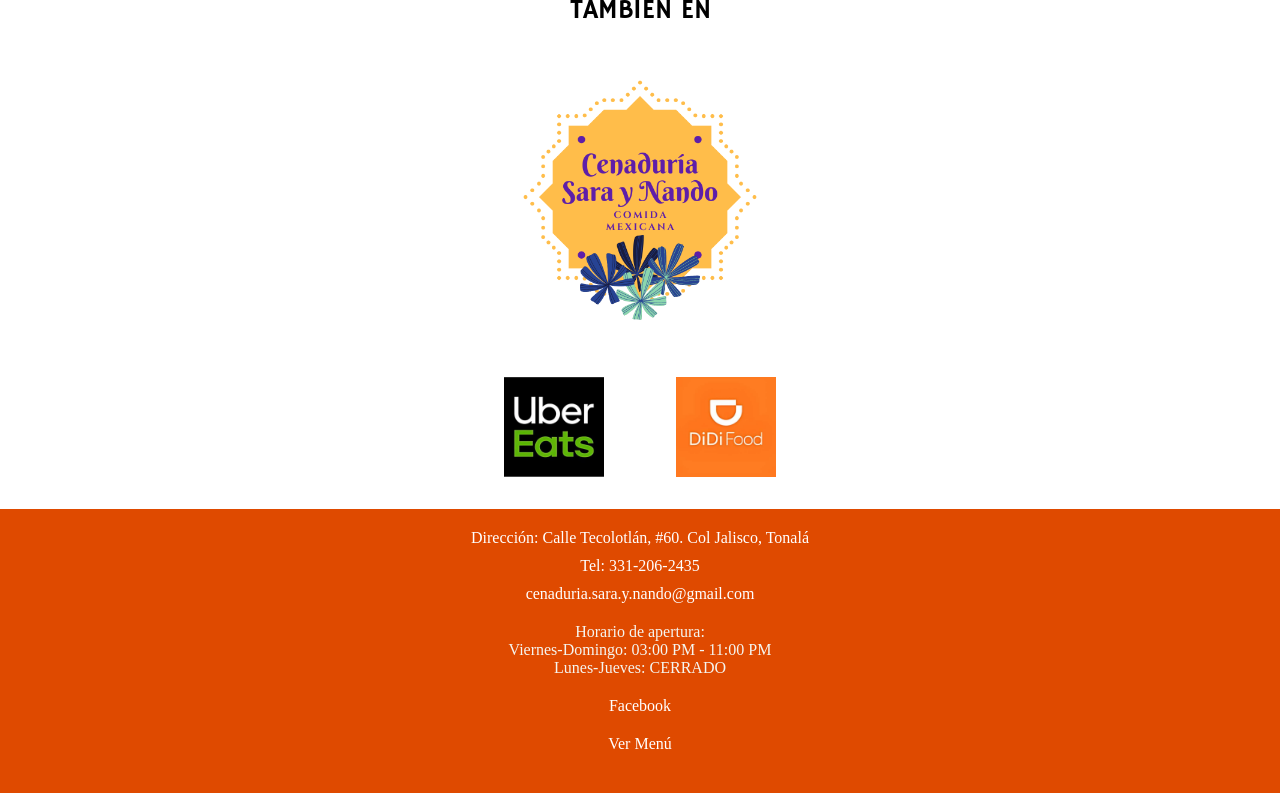
==== commit f1cbf0f2: "fix: ajuste de direccionamiento a enlaces del proyecto" ====
--- a/index.html
+++ b/index.html
@@ -5,10 +5,10 @@
     <meta name="viewport" content="width=device-width, initial-scale=1.0" />
     <meta name="description" content="Disfruta de la mejor comida mexicana en Cenaduría Sara y Nando. ¡Haz tu pedido en línea ahora!">
     <title>Cenaduría Sara y Nando</title>
-    <link rel="stylesheet" href="../css/index.css" />
-    <link rel="stylesheet" href="../css/large-screen.css" media="screen and (min-width: 701px)">
-    <link rel="icon" href="../assets/logo-sin-fondo.ico" type="image/x-icon">
-    <link rel="preload" as="image" href="../assets/JPG/fondo-principal.webp">
+    <link rel="stylesheet" href="./css/index.css" />
+    <link rel="stylesheet" href="./css/large-screen.css" media="screen and (min-width: 701px)">
+    <link rel="icon" href="./assets/logo-sin-fondo.ico" type="image/x-icon">
+    <link rel="preload" as="image" href="./assets/JPG/fondo-principal.webp">
     <link rel="preconnect" href="https://fonts.googleapis.com">
     
   </head>
@@ -16,11 +16,11 @@
     <header>
       <nav id="desktop-nav">
         <figure>
-          <img id="ham-btn" src="../assets/menu.svg" alt="Menú de navegación" />
+          <img id="ham-btn" src="./assets/menu.svg" alt="Menú de navegación" />
         </figure>
         <section id="desktop-nav-container">
           <figure class="logo-desktop">
-            <a href="#main"><img src="../assets/PNG/logo-sin-fondo.png" alt="Logo de Cenaduría Sara y Nando"/></a>
+            <a href="#main"><img src="./assets/PNG/logo-sin-fondo.png" alt="Logo de Cenaduría Sara y Nando"/></a>
           </figure>
           <div class="menu-desktop-container">
             <menu>
@@ -39,7 +39,7 @@
         <section id="drop-down-menu" class="inactive drop-down-menu">
           <figure class="logo">
             <img
-              src="../assets/PNG/logo-sin-fondo.png"
+              src="./assets/PNG/logo-sin-fondo.png"
               alt="Logo de Cenaduría Sara y Nando"
             />
           </figure>
@@ -66,7 +66,7 @@
         <div class="main-section-container">
           <img
             class="main-section-img"
-            src="../assets/PNG/logo-sin-fondo.png"
+            src="./assets/PNG/logo-sin-fondo.png"
             alt="Logo de Cenaduría Sara y Nando"
           />
           <h1 class="main-section-title">COMIDA MEXICANA</h1>
@@ -91,7 +91,7 @@
               <span>MXN $5.00</span>
             </div>
             <div class="card-right-side">
-              <img src="../assets/JPG/tacos-dorados.webp" alt="imagen de Tacos Dorados" loading="lazy">
+              <img src="./assets/JPG/tacos-dorados.webp" alt="imagen de Tacos Dorados" loading="lazy">
             </div>
           </div>
           <div class="card">
@@ -108,7 +108,7 @@
               <span>MXN $13.00</span>
             </div>
             <div class="card-right-side">
-              <img src="../assets/JPG/sopes.webp" alt="imagen de Sopes" loading="lazy">
+              <img src="./assets/JPG/sopes.webp" alt="imagen de Sopes" loading="lazy">
             </div>
           </div>
           <div class="card">
@@ -126,7 +126,7 @@
               <span>MXN $20.00</span>
             </div>
             <div class="card-right-side">
-              <img src="../assets/JPG/pellizcadas.jpg" alt="imagen de Pellizcadas" loading="lazy">
+              <img src="./assets/JPG/pellizcadas.jpg" alt="imagen de Pellizcadas" loading="lazy">
             </div>
           </div>
           <div class="card">
@@ -135,7 +135,7 @@
               <span>MXN $25.00</span>
             </div>
             <div class="card-right-side">
-              <img src="../assets/JPG/pozole.jpg" alt="imagen de Pozole" loading="lazy">
+              <img src="./assets/JPG/pozole.jpg" alt="imagen de Pozole" loading="lazy">
             </div>
           </div>
           <div class="card">
@@ -147,7 +147,7 @@
               <span>MXN $20.00</span>
             </div>
             <div class="card-right-side">
-              <img src="../assets/JPG/flautas.jpg" alt="imagen de Flautas" loading="lazy">
+              <img src="./assets/JPG/flautas.jpg" alt="imagen de Flautas" loading="lazy">
             </div>
           </div>
           <div class="card">
@@ -163,7 +163,7 @@
               <span>MXN $20.00</span>
             </div>
             <div class="card-right-side">
-              <img src="../assets/JPG/quesadillas.webp" alt="imagen de Quesadillas" loading="lazy">
+              <img src="./assets/JPG/quesadillas.webp" alt="imagen de Quesadillas" loading="lazy">
             </div>
           </div>
           <div class="card">
@@ -181,7 +181,7 @@
               <span>MXN $20.00</span>
             </div>
             <div class="card-right-side">
-              <img src="../assets/JPG/tacos-de-guisado.webp" alt="imagen de Taco de Guisado" loading="lazy">
+              <img src="./assets/JPG/tacos-de-guisado.webp" alt="imagen de Taco de Guisado" loading="lazy">
             </div>
           </div>
           <div class="card">
@@ -198,7 +198,7 @@
               <span>MXN $55.00</span>
             </div>
             <div class="card-right-side">
-              <img src="../assets/JPG/huaraches.jpg" alt="imagen de Huaraches" loading="lazy">
+              <img src="./assets/JPG/huaraches.jpg" alt="imagen de Huaraches" loading="lazy">
             </div>
           </div>
           <div class="card">
@@ -210,7 +210,7 @@
               <span>MXN $7.00</span>
             </div>
             <div class="card-right-side">
-              <img src="../assets/JPG/gorditas.jpg" alt="imagen de Gorditas" loading="lazy">
+              <img src="./assets/JPG/gorditas.jpg" alt="imagen de Gorditas" loading="lazy">
             </div>
           </div>
           <div class="card">
@@ -223,7 +223,7 @@
               <span>MXN $10.00</span>
             </div>
             <div class="card-right-side">
-              <img src="../assets/JPG/enchiladas.jpg" alt="imagen de Enchiladas" loading="lazy">
+              <img src="./assets/JPG/enchiladas.jpg" alt="imagen de Enchiladas" loading="lazy">
             </div>
           </div>
           <div class="card">
@@ -237,7 +237,7 @@
               <span>MXN $25.00</span>
             </div>
             <div class="card-right-side">
-              <img src="../assets/JPG/platano-macho.jpg" alt="imagen de Plátano Macho Frito" loading="lazy">
+              <img src="./assets/JPG/platano-macho.jpg" alt="imagen de Plátano Macho Frito" loading="lazy">
             </div>
           </div>
           <div class="card">
@@ -246,7 +246,7 @@
               <span>MXN $15.00</span>
             </div>
             <div class="card-right-side">
-              <img src="../assets/JPG/arroz-con-leche.jpg" alt="imagen de Arroz con Leche" loading="lazy">
+              <img src="./assets/JPG/arroz-con-leche.jpg" alt="imagen de Arroz con Leche" loading="lazy">
             </div>
           </div>
           <div class="card">
@@ -255,7 +255,7 @@
               <span>MXN $15.00</span>
             </div>
             <div class="card-right-side">
-              <img src="../assets/JPG/flan.jpg" alt="imagen de Flan" loading="lazy">
+              <img src="./assets/JPG/flan.jpg" alt="imagen de Flan" loading="lazy">
             </div>
           </div>
           <div class="card">
@@ -267,7 +267,7 @@
               <span>MXN $16.00</span>
             </div>
             <div class="card-right-side">
-              <img src="../assets/JPG/agua-fresca.jpg" alt="imagen de Agua Fresca" loading="lazy">
+              <img src="./assets/JPG/agua-fresca.jpg" alt="imagen de Agua Fresca" loading="lazy">
             </div>
           </div>
           <div class="card">
@@ -276,7 +276,7 @@
               <span>MXN $18.00</span>
             </div>
             <div class="card-right-side">
-              <img src="../assets/JPG/atole.jpg" alt="imagen de Champurrado" loading="lazy">
+              <img src="./assets/JPG/atole.jpg" alt="imagen de Champurrado" loading="lazy">
             </div>
           </div>
           <div class="card">
@@ -292,7 +292,7 @@
               <span>MXN $20.00</span>
             </div>
             <div class="card-right-side">
-              <img src="../assets/JPG/refrescos.webp" alt="imagen de Refrescos" loading="lazy">
+              <img src="./assets/JPG/refrescos.webp" alt="imagen de Refrescos" loading="lazy">
             </div>
           </div>
         </section>
@@ -308,14 +308,14 @@
           </div>
           <div class="images-container">
             <figure >
-              <img class="cocinera" src="../assets/PNG/sara-marco.png" alt="imagen de la cocinera del restaurante" loading="lazy">
-              <img class="comal" src="../assets/JPG/muchas-pellizcadas.webp" alt="Imagen de un comal lleno de pellizcadas de sabores" loading="lazy">
+              <img class="cocinera" src="./assets/PNG/sara-marco.png" alt="imagen de la cocinera del restaurante" loading="lazy">
+              <img class="comal" src="./assets/JPG/muchas-pellizcadas.webp" alt="Imagen de un comal lleno de pellizcadas de sabores" loading="lazy">
             </figure>
           </div>
           <div class="about-us-know-more">
-            <p>¿Sabías que...?<br>
+            <p>¿Sabías que..?<br>
               Varios de nuestros ingredientes los traemos directamente desde Zacatecas.</p>
-            <a href="../views/ourStory.html" class="button">Conoce más</a>
+            <a href="./views/ourStory.html" class="button">Conoce más</a>
           </div>
         </section>
         <section id="opinions-section">
@@ -372,18 +372,18 @@
               </div>
             </div>
             <figure>
-              <img src="../assets/JPG/restaurant.webp" alt="Imagen de la vista del restaurante por fuera" loading="lazy">
+              <img src="./assets/JPG/restaurant.webp" alt="Imagen de la vista del restaurante por fuera" loading="lazy">
             </figure>
           </div>
         </section>
         <section id="delivery-section-id" class="delivery-section">
           <h2>TAMBIÉN EN</h2>
           <figure class="delivery-section-logo-container">
-              <img src="../assets/PNG/logo-sin-fondo.png" alt="Imagen del logo de Cenaduría Sara y Nando" loading="lazy">
+              <img src="./assets/PNG/logo-sin-fondo.png" alt="Imagen del logo de Cenaduría Sara y Nando" loading="lazy">
           </figure>
           <figure class="delivery-section-apps-container">
-              <a href="https://www.ubereats.com/store/cenaduria-sara-y-nando/OI2ti3tSSXq_OIJmreAa1A?diningMode=DELIVERY&pl=[base64]&utm_source=instagram" target="_blank"><img src="../assets/JPG/uber.webp" alt="Imagen del logo de Uber Eats" loading="lazy"></a>
-              <a href="https://www.didi-food.com/es-MX/food/store/5764607688089272405/Cenadur%C3%ADa-Sara-y-Nando/?pl=[base64]%3D#" target="_blank"><img src="../assets/JPG/didi.webp" alt="Imagen del logo de DiDi Food" loading="lazy"></a>
+              <a href="https://www.ubereats.com/store/cenaduria-sara-y-nando/OI2ti3tSSXq_OIJmreAa1A?diningMode=DELIVERY&pl=[base64]&utm_source=instagram" target="_blank"><img src="./assets/JPG/uber.webp" alt="Imagen del logo de Uber Eats" loading="lazy"></a>
+              <a href="https://www.didi-food.com/es-MX/food/store/5764607688089272405/Cenadur%C3%ADa-Sara-y-Nando/?pl=[base64]%3D#" target="_blank"><img src="./assets/JPG/didi.webp" alt="Imagen del logo de DiDi Food" loading="lazy"></a>
           </figure>
       </section>
       </main>
@@ -405,6 +405,6 @@
           <a href="#cards-menu-container">Ver Menú</a>
         </div>
       </footer>
-    <script src="../js/index.js" async></script>
+    <script src="./js/index.js" async></script>
   </body>
 </html>
